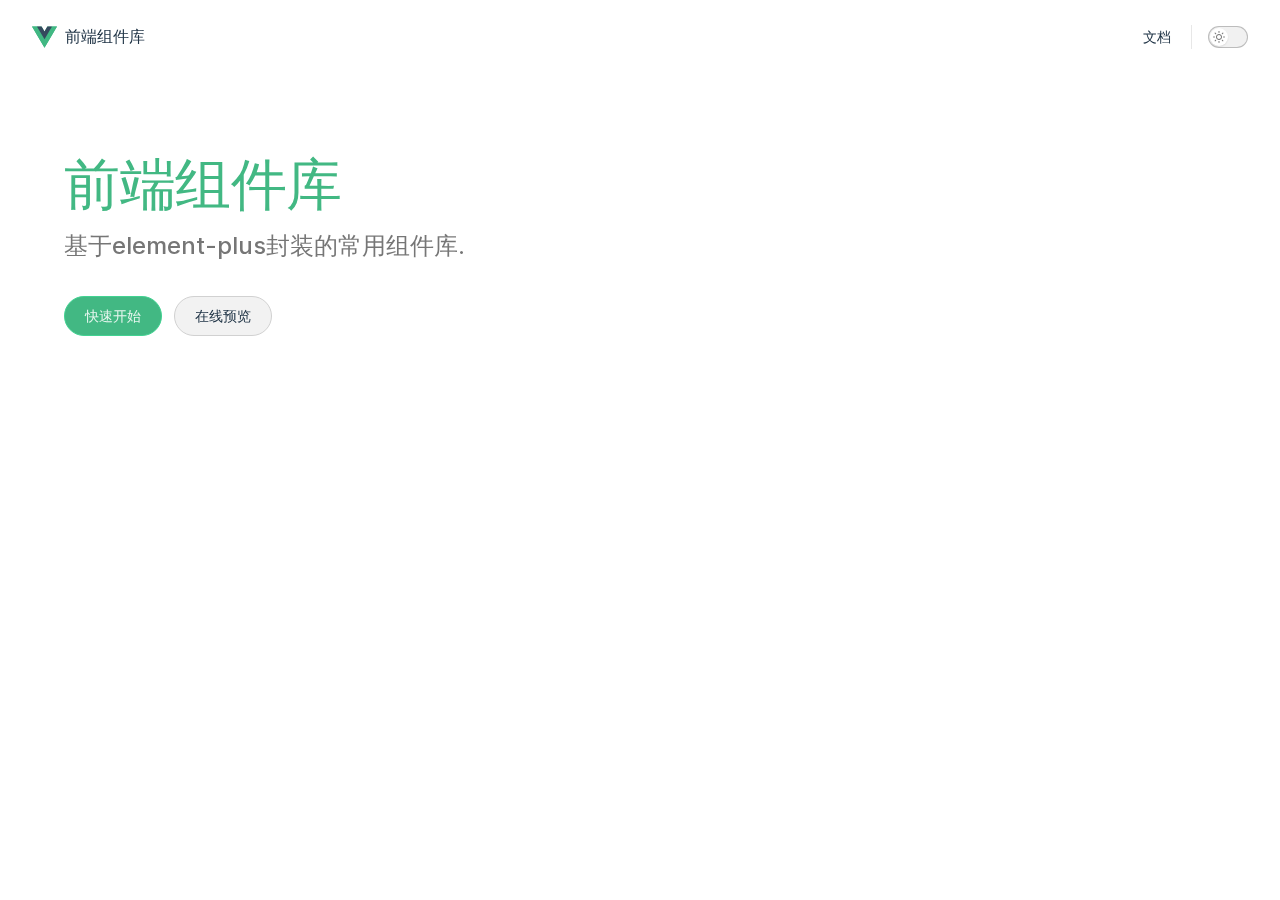
==== index.html @ 6999a6a0 "feat: 文档测试" ====
<!DOCTYPE html>
<html lang="en-US">
  <head>
    <meta charset="utf-8">
    <meta name="viewport" content="width=device-width,initial-scale=1">
    <title>arsc-前端组件库 | Vite & element-plus & typescript</title>
    <meta name="description" content="基于element-plus的二次组件封装">
    <link rel="stylesheet" href="/assets/style.6f047531.css">
    <link rel="modulepreload" href="/assets/app.eaf10fef.js">
    <link rel="modulepreload" href="/assets/index.md.1f6a79b0.lean.js">
    
    <script id="check-dark-light">(()=>{const e=localStorage.getItem("vitepress-theme-appearance")||"",a=window.matchMedia("(prefers-color-scheme: dark)").matches;(!e||e==="auto"?a:e==="dark")&&document.documentElement.classList.add("dark")})();</script>
  </head>
  <body>
    <div id="app"><div class="Layout" data-v-4caf7255><!--[--><!--]--><!--[--><span tabindex="-1" data-v-f6e6864b></span><a href="#VPContent" class="VPSkipLink visually-hidden" data-v-f6e6864b> Skip to content </a><!--]--><!----><header class="VPNav no-sidebar" data-v-4caf7255 data-v-8fc13592><div class="VPNavBar" data-v-8fc13592 data-v-4c8f451a><div class="container" data-v-4c8f451a><div class="VPNavBarTitle" data-v-4c8f451a data-v-d153f34f><a class="title" href="/" data-v-d153f34f><!--[--><!--]--><!--[--><img class="VPImage logo" src="/assets/vue.svg" alt data-v-6868693b><!--]--><!--[-->前端组件库<!--]--><!--[--><!--]--></a></div><div class="content" data-v-4c8f451a><!--[--><!--]--><!----><nav aria-labelledby="main-nav-aria-label" class="VPNavBarMenu menu" data-v-4c8f451a data-v-299ef5cd><span id="main-nav-aria-label" class="visually-hidden" data-v-299ef5cd>Main Navigation</span><!--[--><!--[--><a class="VPLink link VPNavBarMenuLink" href="/guide/quickStart.html" data-v-299ef5cd data-v-a3325cab data-v-5542f072><!--[-->文档<!--]--><!----></a><!--]--><!--]--></nav><!----><div class="VPNavBarAppearance appearance" data-v-4c8f451a data-v-9c083718><button class="VPSwitch VPSwitchAppearance" type="button" role="switch" aria-label="toggle dark mode" aria-checked="false" data-v-9c083718 data-v-56ae69a1 data-v-b1d295bb><span class="check" data-v-b1d295bb><span class="icon" data-v-b1d295bb><!--[--><svg xmlns="http://www.w3.org/2000/svg" aria-hidden="true" focusable="false" viewbox="0 0 24 24" class="sun" data-v-56ae69a1><path d="M12,18c-3.3,0-6-2.7-6-6s2.7-6,6-6s6,2.7,6,6S15.3,18,12,18zM12,8c-2.2,0-4,1.8-4,4c0,2.2,1.8,4,4,4c2.2,0,4-1.8,4-4C16,9.8,14.2,8,12,8z"></path><path d="M12,4c-0.6,0-1-0.4-1-1V1c0-0.6,0.4-1,1-1s1,0.4,1,1v2C13,3.6,12.6,4,12,4z"></path><path d="M12,24c-0.6,0-1-0.4-1-1v-2c0-0.6,0.4-1,1-1s1,0.4,1,1v2C13,23.6,12.6,24,12,24z"></path><path d="M5.6,6.6c-0.3,0-0.5-0.1-0.7-0.3L3.5,4.9c-0.4-0.4-0.4-1,0-1.4s1-0.4,1.4,0l1.4,1.4c0.4,0.4,0.4,1,0,1.4C6.2,6.5,5.9,6.6,5.6,6.6z"></path><path d="M19.8,20.8c-0.3,0-0.5-0.1-0.7-0.3l-1.4-1.4c-0.4-0.4-0.4-1,0-1.4s1-0.4,1.4,0l1.4,1.4c0.4,0.4,0.4,1,0,1.4C20.3,20.7,20,20.8,19.8,20.8z"></path><path d="M3,13H1c-0.6,0-1-0.4-1-1s0.4-1,1-1h2c0.6,0,1,0.4,1,1S3.6,13,3,13z"></path><path d="M23,13h-2c-0.6,0-1-0.4-1-1s0.4-1,1-1h2c0.6,0,1,0.4,1,1S23.6,13,23,13z"></path><path d="M4.2,20.8c-0.3,0-0.5-0.1-0.7-0.3c-0.4-0.4-0.4-1,0-1.4l1.4-1.4c0.4-0.4,1-0.4,1.4,0s0.4,1,0,1.4l-1.4,1.4C4.7,20.7,4.5,20.8,4.2,20.8z"></path><path d="M18.4,6.6c-0.3,0-0.5-0.1-0.7-0.3c-0.4-0.4-0.4-1,0-1.4l1.4-1.4c0.4-0.4,1-0.4,1.4,0s0.4,1,0,1.4l-1.4,1.4C18.9,6.5,18.6,6.6,18.4,6.6z"></path></svg><svg xmlns="http://www.w3.org/2000/svg" aria-hidden="true" focusable="false" viewbox="0 0 24 24" class="moon" data-v-56ae69a1><path d="M12.1,22c-0.3,0-0.6,0-0.9,0c-5.5-0.5-9.5-5.4-9-10.9c0.4-4.8,4.2-8.6,9-9c0.4,0,0.8,0.2,1,0.5c0.2,0.3,0.2,0.8-0.1,1.1c-2,2.7-1.4,6.4,1.3,8.4c2.1,1.6,5,1.6,7.1,0c0.3-0.2,0.7-0.3,1.1-0.1c0.3,0.2,0.5,0.6,0.5,1c-0.2,2.7-1.5,5.1-3.6,6.8C16.6,21.2,14.4,22,12.1,22zM9.3,4.4c-2.9,1-5,3.6-5.2,6.8c-0.4,4.4,2.8,8.3,7.2,8.7c2.1,0.2,4.2-0.4,5.8-1.8c1.1-0.9,1.9-2.1,2.4-3.4c-2.5,0.9-5.3,0.5-7.5-1.1C9.2,11.4,8.1,7.7,9.3,4.4z"></path></svg><!--]--></span></span></button></div><!----><div class="VPFlyout VPNavBarExtra extra" data-v-4c8f451a data-v-dcea179e data-v-2d0ffd7b><button type="button" class="button" aria-haspopup="true" aria-expanded="false" aria-label="extra navigation" data-v-2d0ffd7b><svg xmlns="http://www.w3.org/2000/svg" aria-hidden="true" focusable="false" viewbox="0 0 24 24" class="icon" data-v-2d0ffd7b><circle cx="12" cy="12" r="2"></circle><circle cx="19" cy="12" r="2"></circle><circle cx="5" cy="12" r="2"></circle></svg></button><div class="menu" data-v-2d0ffd7b><div class="VPMenu" data-v-2d0ffd7b data-v-5ce2336b><!----><!--[--><!--[--><!----><div class="group" data-v-dcea179e><div class="item appearance" data-v-dcea179e><p class="label" data-v-dcea179e>Appearance</p><div class="appearance-action" data-v-dcea179e><button class="VPSwitch VPSwitchAppearance" type="button" role="switch" aria-label="toggle dark mode" aria-checked="false" data-v-dcea179e data-v-56ae69a1 data-v-b1d295bb><span class="check" data-v-b1d295bb><span class="icon" data-v-b1d295bb><!--[--><svg xmlns="http://www.w3.org/2000/svg" aria-hidden="true" focusable="false" viewbox="0 0 24 24" class="sun" data-v-56ae69a1><path d="M12,18c-3.3,0-6-2.7-6-6s2.7-6,6-6s6,2.7,6,6S15.3,18,12,18zM12,8c-2.2,0-4,1.8-4,4c0,2.2,1.8,4,4,4c2.2,0,4-1.8,4-4C16,9.8,14.2,8,12,8z"></path><path d="M12,4c-0.6,0-1-0.4-1-1V1c0-0.6,0.4-1,1-1s1,0.4,1,1v2C13,3.6,12.6,4,12,4z"></path><path d="M12,24c-0.6,0-1-0.4-1-1v-2c0-0.6,0.4-1,1-1s1,0.4,1,1v2C13,23.6,12.6,24,12,24z"></path><path d="M5.6,6.6c-0.3,0-0.5-0.1-0.7-0.3L3.5,4.9c-0.4-0.4-0.4-1,0-1.4s1-0.4,1.4,0l1.4,1.4c0.4,0.4,0.4,1,0,1.4C6.2,6.5,5.9,6.6,5.6,6.6z"></path><path d="M19.8,20.8c-0.3,0-0.5-0.1-0.7-0.3l-1.4-1.4c-0.4-0.4-0.4-1,0-1.4s1-0.4,1.4,0l1.4,1.4c0.4,0.4,0.4,1,0,1.4C20.3,20.7,20,20.8,19.8,20.8z"></path><path d="M3,13H1c-0.6,0-1-0.4-1-1s0.4-1,1-1h2c0.6,0,1,0.4,1,1S3.6,13,3,13z"></path><path d="M23,13h-2c-0.6,0-1-0.4-1-1s0.4-1,1-1h2c0.6,0,1,0.4,1,1S23.6,13,23,13z"></path><path d="M4.2,20.8c-0.3,0-0.5-0.1-0.7-0.3c-0.4-0.4-0.4-1,0-1.4l1.4-1.4c0.4-0.4,1-0.4,1.4,0s0.4,1,0,1.4l-1.4,1.4C4.7,20.7,4.5,20.8,4.2,20.8z"></path><path d="M18.4,6.6c-0.3,0-0.5-0.1-0.7-0.3c-0.4-0.4-0.4-1,0-1.4l1.4-1.4c0.4-0.4,1-0.4,1.4,0s0.4,1,0,1.4l-1.4,1.4C18.9,6.5,18.6,6.6,18.4,6.6z"></path></svg><svg xmlns="http://www.w3.org/2000/svg" aria-hidden="true" focusable="false" viewbox="0 0 24 24" class="moon" data-v-56ae69a1><path d="M12.1,22c-0.3,0-0.6,0-0.9,0c-5.5-0.5-9.5-5.4-9-10.9c0.4-4.8,4.2-8.6,9-9c0.4,0,0.8,0.2,1,0.5c0.2,0.3,0.2,0.8-0.1,1.1c-2,2.7-1.4,6.4,1.3,8.4c2.1,1.6,5,1.6,7.1,0c0.3-0.2,0.7-0.3,1.1-0.1c0.3,0.2,0.5,0.6,0.5,1c-0.2,2.7-1.5,5.1-3.6,6.8C16.6,21.2,14.4,22,12.1,22zM9.3,4.4c-2.9,1-5,3.6-5.2,6.8c-0.4,4.4,2.8,8.3,7.2,8.7c2.1,0.2,4.2-0.4,5.8-1.8c1.1-0.9,1.9-2.1,2.4-3.4c-2.5,0.9-5.3,0.5-7.5-1.1C9.2,11.4,8.1,7.7,9.3,4.4z"></path></svg><!--]--></span></span></button></div></div></div><!----><!--]--><!--]--></div></div></div><!--[--><!--]--><button type="button" class="VPNavBarHamburger hamburger" aria-label="mobile navigation" aria-expanded="false" aria-controls="VPNavScreen" data-v-4c8f451a data-v-f4aa2e7e><span class="container" data-v-f4aa2e7e><span class="top" data-v-f4aa2e7e></span><span class="middle" data-v-f4aa2e7e></span><span class="bottom" data-v-f4aa2e7e></span></span></button></div></div></div><!----></header><!----><!----><div class="VPContent is-home" id="VPContent" data-v-4caf7255 data-v-0a10235e><div class="VPHome" data-v-0a10235e data-v-7b9de7bf><!--[--><!--]--><div class="VPHero VPHomeHero" data-v-7b9de7bf data-v-e1022278><div class="container" data-v-e1022278><div class="main" data-v-e1022278><h1 class="name" data-v-e1022278><span class="clip" data-v-e1022278>前端组件库</span></h1><!----><p class="tagline" data-v-e1022278>基于element-plus封装的常用组件库.</p><div class="actions" data-v-e1022278><!--[--><div class="action" data-v-e1022278><a class="VPButton medium brand" href="/guide/quickStart.html" data-v-e1022278 data-v-4754339f>快速开始</a></div><div class="action" data-v-e1022278><a class="VPButton medium alt" href="https://2011102394.github.io/arsc-front-components-web/#/" target="_blank" rel="noreferrer" data-v-e1022278 data-v-4754339f>在线预览</a></div><!--]--></div></div><!----></div></div><!--[--><!--]--><!--[--><!--]--><!----><!--[--><!--]--><div style="position:relative;" data-v-7b9de7bf><div></div></div></div></div><!----><!--[--><!--]--></div></div>
    <script>__VP_HASH_MAP__ = JSON.parse("{\"guide_chooseicon.md\":\"3138224b\",\"guide_quickstart.md\":\"bd842f4b\",\"index.md\":\"1f6a79b0\",\"start.md\":\"011efc33\"}")</script>
    <script type="module" async src="/assets/app.eaf10fef.js"></script>
    
  </body>
</html>
---- assets/style.6f047531.css ----
@font-face{font-family:Inter var;font-weight:100 900;font-display:swap;font-style:normal;font-named-instance:"Regular";src:url(/assets/inter-roman-cyrillic.5f2c6c8c.woff2) format("woff2");unicode-range:U+0301,U+0400-045F,U+0490-0491,U+04B0-04B1,U+2116}@font-face{font-family:Inter var;font-weight:100 900;font-display:swap;font-style:normal;font-named-instance:"Regular";src:url(/assets/inter-roman-cyrillic-ext.e75737ce.woff2) format("woff2");unicode-range:U+0460-052F,U+1C80-1C88,U+20B4,U+2DE0-2DFF,U+A640-A69F,U+FE2E-FE2F}@font-face{font-family:Inter var;font-weight:100 900;font-display:swap;font-style:normal;font-named-instance:"Regular";src:url(/assets/inter-roman-greek.d5a6d92a.woff2) format("woff2");unicode-range:U+0370-03FF}@font-face{font-family:Inter var;font-weight:100 900;font-display:swap;font-style:normal;font-named-instance:"Regular";src:url(/assets/inter-roman-greek-ext.ab0619bc.woff2) format("woff2");unicode-range:U+1F00-1FFF}@font-face{font-family:Inter var;font-weight:100 900;font-display:swap;font-style:normal;font-named-instance:"Regular";src:url(/assets/inter-roman-latin.2ed14f66.woff2) format("woff2");unicode-range:U+0000-00FF,U+0131,U+0152-0153,U+02BB-02BC,U+02C6,U+02DA,U+02DC,U+2000-206F,U+2074,U+20AC,U+2122,U+2191,U+2193,U+2212,U+2215,U+FEFF,U+FFFD}@font-face{font-family:Inter var;font-weight:100 900;font-display:swap;font-style:normal;font-named-instance:"Regular";src:url(/assets/inter-roman-latin-ext.0030eebd.woff2) format("woff2");unicode-range:U+0100-024F,U+0259,U+1E00-1EFF,U+2020,U+20A0-20AB,U+20AD-20CF,U+2113,U+2C60-2C7F,U+A720-A7FF}@font-face{font-family:Inter var;font-weight:100 900;font-display:swap;font-style:normal;font-named-instance:"Regular";src:url(/assets/inter-roman-vietnamese.14ce25a6.woff2) format("woff2");unicode-range:U+0102-0103,U+0110-0111,U+0128-0129,U+0168-0169,U+01A0-01A1,U+01AF-01B0,U+1EA0-1EF9,U+20AB}@font-face{font-family:Inter var;font-weight:100 900;font-display:swap;font-style:italic;font-named-instance:"Italic";src:url(/assets/inter-italic-cyrillic.ea42a392.woff2) format("woff2");unicode-range:U+0301,U+0400-045F,U+0490-0491,U+04B0-04B1,U+2116}@font-face{font-family:Inter var;font-weight:100 900;font-display:swap;font-style:italic;font-named-instance:"Italic";src:url(/assets/inter-italic-cyrillic-ext.33bd5a8e.woff2) format("woff2");unicode-range:U+0460-052F,U+1C80-1C88,U+20B4,U+2DE0-2DFF,U+A640-A69F,U+FE2E-FE2F}@font-face{font-family:Inter var;font-weight:100 900;font-display:swap;font-style:italic;font-named-instance:"Italic";src:url(/assets/inter-italic-greek.8f4463c4.woff2) format("woff2");unicode-range:U+0370-03FF}@font-face{font-family:Inter var;font-weight:100 900;font-display:swap;font-style:italic;font-named-instance:"Italic";src:url(/assets/inter-italic-greek-ext.4fbe9427.woff2) format("woff2");unicode-range:U+1F00-1FFF}@font-face{font-family:Inter var;font-weight:100 900;font-display:swap;font-style:italic;font-named-instance:"Italic";src:url(/assets/inter-italic-latin.bd3b6f56.woff2) format("woff2");unicode-range:U+0000-00FF,U+0131,U+0152-0153,U+02BB-02BC,U+02C6,U+02DA,U+02DC,U+2000-206F,U+2074,U+20AC,U+2122,U+2191,U+2193,U+2212,U+2215,U+FEFF,U+FFFD}@font-face{font-family:Inter var;font-weight:100 900;font-display:swap;font-style:italic;font-named-instance:"Italic";src:url(/assets/inter-italic-latin-ext.bd8920cc.woff2) format("woff2");unicode-range:U+0100-024F,U+0259,U+1E00-1EFF,U+2020,U+20A0-20AB,U+20AD-20CF,U+2113,U+2C60-2C7F,U+A720-A7FF}@font-face{font-family:Inter var;font-weight:100 900;font-display:swap;font-style:italic;font-named-instance:"Italic";src:url(/assets/inter-italic-vietnamese.6ce511fb.woff2) format("woff2");unicode-range:U+0102-0103,U+0110-0111,U+0128-0129,U+0168-0169,U+01A0-01A1,U+01AF-01B0,U+1EA0-1EF9,U+20AB}@font-face{font-family:Inter var experimental;font-weight:100 900;font-display:swap;font-style:oblique 0deg 10deg;src:url(/assets/inter-cyrillic.f8750142.woff2) format("woff2");unicode-range:U+0301,U+0400-045F,U+0490-0491,U+04B0-04B1,U+2116}@font-face{font-family:Inter var experimental;font-weight:100 900;font-display:swap;font-style:oblique 0deg 10deg;src:url(/assets/inter-cyrillic-ext.0877b0d9.woff2) format("woff2");unicode-range:U+0460-052F,U+1C80-1C88,U+20B4,U+2DE0-2DFF,U+A640-A69F,U+FE2E-FE2F}@font-face{font-family:Inter var experimental;font-weight:100 900;font-display:swap;font-style:oblique 0deg 10deg;src:url(/assets/inter-greek.117e1956.woff2) format("woff2");unicode-range:U+0370-03FF}@font-face{font-family:Inter var experimental;font-weight:100 900;font-display:swap;font-style:oblique 0deg 10deg;src:url(/assets/inter-greek-ext.3e6f6728.woff2) format("woff2");unicode-range:U+1F00-1FFF}@font-face{font-family:Inter var experimental;font-weight:100 900;font-display:swap;font-style:oblique 0deg 10deg;src:url(/assets/inter-latin.4fe6132f.woff2) format("woff2");unicode-range:U+0000-00FF,U+0131,U+0152-0153,U+02BB-02BC,U+02C6,U+02DA,U+02DC,U+2000-206F,U+2074,U+20AC,U+2122,U+2191,U+2193,U+2212,U+2215,U+FEFF,U+FFFD}@font-face{font-family:Inter var experimental;font-weight:100 900;font-display:swap;font-style:oblique 0deg 10deg;src:url(/assets/inter-latin-ext.7cc429bc.woff2) format("woff2");unicode-range:U+0100-024F,U+0259,U+1E00-1EFF,U+2020,U+20A0-20AB,U+20AD-20CF,U+2113,U+2C60-2C7F,U+A720-A7FF}@font-face{font-family:Inter var experimental;font-weight:100 900;font-display:swap;font-style:oblique 0deg 10deg;src:url(/assets/inter-vietnamese.2c644a25.woff2) format("woff2");unicode-range:U+0102-0103,U+0110-0111,U+0128-0129,U+0168-0169,U+01A0-01A1,U+01AF-01B0,U+1EA0-1EF9,U+20AB}:root{--vp-c-white: #ffffff;--vp-c-white-soft: #f9f9f9;--vp-c-white-mute: #f1f1f1;--vp-c-black: #1a1a1a;--vp-c-black-pure: #000000;--vp-c-black-soft: #242424;--vp-c-black-mute: #2f2f2f;--vp-c-gray: #8e8e8e;--vp-c-gray-light-1: #aeaeae;--vp-c-gray-light-2: #c7c7c7;--vp-c-gray-light-3: #d1d1d1;--vp-c-gray-light-4: #e5e5e5;--vp-c-gray-light-5: #f2f2f2;--vp-c-gray-dark-1: #636363;--vp-c-gray-dark-2: #484848;--vp-c-gray-dark-3: #3a3a3a;--vp-c-gray-dark-4: #282828;--vp-c-gray-dark-5: #202020;--vp-c-divider-light-1: rgba(60, 60, 60, .29);--vp-c-divider-light-2: rgba(60, 60, 60, .12);--vp-c-divider-dark-1: rgba(84, 84, 84, .65);--vp-c-divider-dark-2: rgba(84, 84, 84, .48);--vp-c-text-light-1: var(--vp-c-indigo);--vp-c-text-light-2: rgba(60, 60, 60, .7);--vp-c-text-light-3: rgba(60, 60, 60, .33);--vp-c-text-light-4: rgba(60, 60, 60, .18);--vp-c-text-dark-1: rgba(255, 255, 255, .87);--vp-c-text-dark-2: rgba(235, 235, 235, .6);--vp-c-text-dark-3: rgba(235, 235, 235, .38);--vp-c-text-dark-4: rgba(235, 235, 235, .18);--vp-c-indigo: #213547;--vp-c-indigo-soft: #476582;--vp-c-indigo-light: #aac8e4;--vp-c-indigo-lighter: #c9def1;--vp-c-indigo-dark: #1d2f3f;--vp-c-indigo-darker: #14212e;--vp-c-green: #42b883;--vp-c-green-light: #42d392;--vp-c-green-lighter: #35eb9a;--vp-c-green-dark: #33a06f;--vp-c-green-darker: #155f3e;--vp-c-green-dimm-1: rgba(66, 184, 131, .5);--vp-c-green-dimm-2: rgba(66, 184, 131, .25);--vp-c-green-dimm-3: rgba(66, 184, 131, .05);--vp-c-yellow: #ffc517;--vp-c-yellow-light: #fcd253;--vp-c-yellow-lighter: #fcfc7c;--vp-c-yellow-dark: #e0ad15;--vp-c-yellow-darker: #ad850e;--vp-c-yellow-dimm-1: rgba(255, 197, 23, .5);--vp-c-yellow-dimm-2: rgba(255, 197, 23, .25);--vp-c-yellow-dimm-3: rgba(255, 197, 23, .05);--vp-c-red: #ed3c50;--vp-c-red-light: #f54e82;--vp-c-red-lighter: #fd1d7c;--vp-c-red-dark: #cd2d3f;--vp-c-red-darker: #ab2131;--vp-c-red-dimm-1: rgba(237, 60, 80, .5);--vp-c-red-dimm-2: rgba(237, 60, 80, .25);--vp-c-red-dimm-3: rgba(237, 60, 80, .05)}:root{--vp-c-bg: var(--vp-c-white);--vp-c-bg-soft: var(--vp-c-white-soft);--vp-c-bg-mute: var(--vp-c-white-mute);--vp-c-bg-alt: var(--vp-c-white-soft);--vp-c-divider: var(--vp-c-divider-light-1);--vp-c-divider-light: var(--vp-c-divider-light-2);--vp-c-divider-inverse: var(--vp-c-divider-dark-1);--vp-c-divider-inverse-light: var(--vp-c-divider-dark-2);--vp-c-text-1: var(--vp-c-text-light-1);--vp-c-text-2: var(--vp-c-text-light-2);--vp-c-text-3: var(--vp-c-text-light-3);--vp-c-text-4: var(--vp-c-text-light-4);--vp-c-text-inverse-1: var(--vp-c-text-dark-1);--vp-c-text-inverse-2: var(--vp-c-text-dark-2);--vp-c-text-inverse-3: var(--vp-c-text-dark-3);--vp-c-text-inverse-4: var(--vp-c-text-dark-4);--vp-c-text-code: var(--vp-c-indigo-soft);--vp-c-brand: var(--vp-c-green);--vp-c-brand-light: var(--vp-c-green-light);--vp-c-brand-lighter: var(--vp-c-green-lighter);--vp-c-brand-dark: var(--vp-c-green-dark);--vp-c-brand-darker: var(--vp-c-green-darker);--vp-c-sponsor: #fd1d7c}.dark{--vp-c-bg: var(--vp-c-black-soft);--vp-c-bg-soft: var(--vp-c-black-mute);--vp-c-bg-mute: var(--vp-c-gray-dark-3);--vp-c-bg-alt: var(--vp-c-black);--vp-c-divider: var(--vp-c-divider-dark-1);--vp-c-divider-light: var(--vp-c-divider-dark-2);--vp-c-divider-inverse: var(--vp-c-divider-light-1);--vp-c-divider-inverse-light: var(--vp-c-divider-light-2);--vp-c-text-1: var(--vp-c-text-dark-1);--vp-c-text-2: var(--vp-c-text-dark-2);--vp-c-text-3: var(--vp-c-text-dark-3);--vp-c-text-4: var(--vp-c-text-dark-4);--vp-c-text-inverse-1: var(--vp-c-text-light-1);--vp-c-text-inverse-2: var(--vp-c-text-light-2);--vp-c-text-inverse-3: var(--vp-c-text-light-3);--vp-c-text-inverse-4: var(--vp-c-text-light-4);--vp-c-text-code: var(--vp-c-indigo-lighter)}:root{--vp-font-family-base: "Inter var experimental", "Inter var", ui-sans-serif, system-ui, -apple-system, BlinkMacSystemFont, "Segoe UI", Roboto, "Helvetica Neue", Helvetica, Arial, "Noto Sans", sans-serif, "Apple Color Emoji", "Segoe UI Emoji", "Segoe UI Symbol", "Noto Color Emoji";--vp-font-family-mono: ui-monospace, SFMono-Regular, "SF Mono", Menlo, Monaco, Consolas, "Liberation Mono", "Courier New", monospace}:root{--vp-shadow-1: 0 1px 2px rgba(0, 0, 0, .04), 0 1px 2px rgba(0, 0, 0, .06);--vp-shadow-2: 0 3px 12px rgba(0, 0, 0, .07), 0 1px 4px rgba(0, 0, 0, .07);--vp-shadow-3: 0 12px 32px rgba(0, 0, 0, .1), 0 2px 6px rgba(0, 0, 0, .08);--vp-shadow-4: 0 14px 44px rgba(0, 0, 0, .12), 0 3px 9px rgba(0, 0, 0, .12);--vp-shadow-5: 0 18px 56px rgba(0, 0, 0, .16), 0 4px 12px rgba(0, 0, 0, .16)}:root{--vp-z-index-local-nav: 10;--vp-z-index-nav: 20;--vp-z-index-backdrop: 30;--vp-z-index-sidebar: 40;--vp-z-index-footer: 50}:root{--vp-icon-copy: url("data:image/svg+xml,%3Csvg xmlns='http://www.w3.org/2000/svg' fill='none' height='20' width='20' stroke='rgba(128,128,128,1)' stroke-width='2' viewBox='0 0 24 24'%3E%3Cpath stroke-linecap='round' stroke-linejoin='round' d='M9 5H7a2 2 0 0 0-2 2v12a2 2 0 0 0 2 2h10a2 2 0 0 0 2-2V7a2 2 0 0 0-2-2h-2M9 5a2 2 0 0 0 2 2h2a2 2 0 0 0 2-2M9 5a2 2 0 0 1 2-2h2a2 2 0 0 1 2 2'/%3E%3C/svg%3E");--vp-icon-copied: url("data:image/svg+xml,%3Csvg xmlns='http://www.w3.org/2000/svg' fill='none' height='20' width='20' stroke='rgba(128,128,128,1)' stroke-width='2' viewBox='0 0 24 24'%3E%3Cpath stroke-linecap='round' stroke-linejoin='round' d='M9 5H7a2 2 0 0 0-2 2v12a2 2 0 0 0 2 2h10a2 2 0 0 0 2-2V7a2 2 0 0 0-2-2h-2M9 5a2 2 0 0 0 2 2h2a2 2 0 0 0 2-2M9 5a2 2 0 0 1 2-2h2a2 2 0 0 1 2 2m-6 9 2 2 4-4'/%3E%3C/svg%3E")}:root{--vp-layout-max-width: 1440px}:root{--vp-code-line-height: 1.7;--vp-code-font-size: .875em;--vp-code-block-color: var(--vp-c-text-dark-1);--vp-code-block-bg: #292d3e;--vp-code-line-highlight-color: rgba(0, 0, 0, .5);--vp-code-line-number-color: var(--vp-c-text-dark-3);--vp-code-copy-code-hover-bg: rgba(255, 255, 255, .05);--vp-code-copy-code-active-text: var(--vp-c-text-dark-2)}.dark{--vp-code-block-bg: var(--vp-c-bg-alt)}:root{--vp-button-brand-border: var(--vp-c-brand-light);--vp-button-brand-text: var(--vp-c-text-dark-1);--vp-button-brand-bg: var(--vp-c-brand);--vp-button-brand-hover-border: var(--vp-c-brand-light);--vp-button-brand-hover-text: var(--vp-c-text-dark-1);--vp-button-brand-hover-bg: var(--vp-c-brand-light);--vp-button-brand-active-border: var(--vp-c-brand-light);--vp-button-brand-active-text: var(--vp-c-text-dark-1);--vp-button-brand-active-bg: var(--vp-button-brand-bg);--vp-button-alt-border: var(--vp-c-gray-light-3);--vp-button-alt-text: var(--vp-c-text-light-1);--vp-button-alt-bg: var(--vp-c-gray-light-5);--vp-button-alt-hover-border: var(--vp-c-gray-light-3);--vp-button-alt-hover-text: var(--vp-c-text-light-1);--vp-button-alt-hover-bg: var(--vp-c-gray-light-4);--vp-button-alt-active-border: var(--vp-c-gray-light-3);--vp-button-alt-active-text: var(--vp-c-text-light-1);--vp-button-alt-active-bg: var(--vp-c-gray-light-3);--vp-button-sponsor-border: var(--vp-c-gray-light-3);--vp-button-sponsor-text: var(--vp-c-text-light-2);--vp-button-sponsor-bg: transparent;--vp-button-sponsor-hover-border: var(--vp-c-sponsor);--vp-button-sponsor-hover-text: var(--vp-c-sponsor);--vp-button-sponsor-hover-bg: transparent;--vp-button-sponsor-active-border: var(--vp-c-sponsor);--vp-button-sponsor-active-text: var(--vp-c-sponsor);--vp-button-sponsor-active-bg: transparent}.dark{--vp-button-brand-border: var(--vp-c-brand-light);--vp-button-brand-text: var(--vp-c-text-dark-1);--vp-button-brand-bg: var(--vp-c-brand-dark);--vp-button-brand-hover-border: var(--vp-c-brand-lighter);--vp-button-brand-hover-text: var(--vp-c-text-dark-1);--vp-button-brand-hover-bg: var(--vp-c-brand);--vp-button-brand-active-border: var(--vp-c-brand-lighter);--vp-button-brand-active-text: var(--vp-c-text-dark-1);--vp-button-brand-active-bg: var(--vp-button-brand-bg);--vp-button-alt-border: var(--vp-c-gray-dark-2);--vp-button-alt-text: var(--vp-c-text-dark-1);--vp-button-alt-bg: var(--vp-c-bg-mute);--vp-button-alt-hover-border: var(--vp-c-gray-dark-2);--vp-button-alt-hover-text: var(--vp-c-text-dark-1);--vp-button-alt-hover-bg: var(--vp-c-gray-dark-2);--vp-button-alt-active-border: var(--vp-c-gray-dark-2);--vp-button-alt-active-text: var(--vp-c-text-dark-1);--vp-button-alt-active-bg: var(--vp-button-alt-bg);--vp-button-sponsor-border: var(--vp-c-gray-dark-1);--vp-button-sponsor-text: var(--vp-c-text-dark-2)}:root{--vp-custom-block-code-font-size: 13px;--vp-custom-block-info-border: var(--vp-c-divider-light);--vp-custom-block-info-text: var(--vp-c-text-2);--vp-custom-block-info-bg: var(--vp-c-white-soft);--vp-custom-block-info-code-bg: var(--vp-c-gray-light-4);--vp-custom-block-tip-border: var(--vp-c-green-dimm-1);--vp-custom-block-tip-text: var(--vp-c-green-darker);--vp-custom-block-tip-bg: var(--vp-c-green-dimm-3);--vp-custom-block-tip-code-bg: var(--vp-custom-block-tip-bg);--vp-custom-block-warning-border: var(--vp-c-yellow-dimm-1);--vp-custom-block-warning-text: var(--vp-c-yellow-darker);--vp-custom-block-warning-bg: var(--vp-c-yellow-dimm-3);--vp-custom-block-warning-code-bg: var(--vp-custom-block-warning-bg);--vp-custom-block-danger-border: var(--vp-c-red-dimm-1);--vp-custom-block-danger-text: var(--vp-c-red-darker);--vp-custom-block-danger-bg: var(--vp-c-red-dimm-3);--vp-custom-block-danger-code-bg: var(--vp-custom-block-danger-bg);--vp-custom-block-details-border: var(--vp-custom-block-info-border);--vp-custom-block-details-text: var(--vp-custom-block-info-text);--vp-custom-block-details-bg: var(--vp-custom-block-info-bg);--vp-custom-block-details-code-bg: var(--vp-custom-block-details-bg)}.dark{--vp-custom-block-info-border: var(--vp-c-divider-light);--vp-custom-block-info-bg: var(--vp-c-black-mute);--vp-custom-block-info-code-bg: var(--vp-c-gray-dark-4);--vp-custom-block-tip-border: var(--vp-c-green-dimm-2);--vp-custom-block-tip-text: var(--vp-c-green-light);--vp-custom-block-warning-border: var(--vp-c-yellow-dimm-2);--vp-custom-block-warning-text: var(--vp-c-yellow-light);--vp-custom-block-danger-border: var(--vp-c-red-dimm-2);--vp-custom-block-danger-text: var(--vp-c-red-light)}:root{--vp-nav-height: var(--vp-nav-height-mobile);--vp-nav-height-mobile: 56px;--vp-nav-height-desktop: 72px}@media (min-width: 960px){:root{--vp-nav-height: var(--vp-nav-height-desktop)}}:root{--vp-sidebar-width: 272px}:root{--vp-home-hero-name-color: var(--vp-c-brand);--vp-home-hero-name-background: transparent;--vp-home-hero-image-background-image: none;--vp-home-hero-image-filter: none}*,:before,:after{box-sizing:border-box}html{line-height:1.4;font-size:16px;-webkit-text-size-adjust:100%}html.dark{color-scheme:dark}body{margin:0;width:100%;min-width:320px;min-height:100vh;line-height:24px;font-family:var(--vp-font-family-base);font-size:16px;font-weight:400;color:var(--vp-c-text-1);background-color:var(--vp-c-bg);direction:ltr;font-synthesis:none;text-rendering:optimizeLegibility;-webkit-font-smoothing:antialiased;-moz-osx-font-smoothing:grayscale}main{display:block}h1,h2,h3,h4,h5,h6{margin:0;line-height:24px;font-size:16px;font-weight:400}p{margin:0}strong,b{font-weight:600}a,area,button,[role=button],input,label,select,summary,textarea{touch-action:manipulation}a{color:inherit;text-decoration:inherit}ol,ul{list-style:none;margin:0;padding:0}blockquote{margin:0}pre,code,kbd,samp{font-family:var(--vp-font-family-mono)}img,svg,video,canvas,audio,iframe,embed,object{display:block}figure{margin:0}img,video{max-width:100%;height:auto}button,input,optgroup,select,textarea{border:0;padding:0;line-height:inherit;color:inherit}button{padding:0;font-family:inherit;background-color:transparent;background-image:none}button:enabled,[role=button]:enabled{cursor:pointer}button:focus,button:focus-visible{outline:1px dotted;outline:4px auto -webkit-focus-ring-color}button:focus:not(:focus-visible){outline:none!important}input:focus,textarea:focus,select:focus{outline:none}table{border-collapse:collapse}input{background-color:transparent}input:-ms-input-placeholder,textarea:-ms-input-placeholder{color:var(--vp-c-text-3)}input::-ms-input-placeholder,textarea::-ms-input-placeholder{color:var(--vp-c-text-3)}input::placeholder,textarea::placeholder{color:var(--vp-c-text-3)}input::-webkit-outer-spin-button,input::-webkit-inner-spin-button{-webkit-appearance:none;margin:0}input[type=number]{-moz-appearance:textfield}textarea{resize:vertical}select{-webkit-appearance:none}fieldset{margin:0;padding:0}h1,h2,h3,h4,h5,h6,p{overflow-wrap:break-word}.visually-hidden{position:absolute;width:1px;height:1px;white-space:nowrap;clip:rect(0 0 0 0);clip-path:inset(50%);overflow:hidden}.custom-block{border:1px solid transparent;border-radius:8px;padding:16px 16px 8px;line-height:24px;font-size:14px;color:var(--vp-c-text-2)}.custom-block.info{border-color:var(--vp-custom-block-info-border);color:var(--vp-custom-block-info-text);background-color:var(--vp-custom-block-info-bg)}.custom-block.info code{background-color:var(--vp-custom-block-info-code-bg)}.custom-block.tip{border-color:var(--vp-custom-block-tip-border);color:var(--vp-custom-block-tip-text);background-color:var(--vp-custom-block-tip-bg)}.custom-block.tip code{background-color:var(--vp-custom-block-tip-code-bg)}.custom-block.warning{border-color:var(--vp-custom-block-warning-border);color:var(--vp-custom-block-warning-text);background-color:var(--vp-custom-block-warning-bg)}.custom-block.warning code{background-color:var(--vp-custom-block-warning-code-bg)}.custom-block.danger{border-color:var(--vp-custom-block-danger-border);color:var(--vp-custom-block-danger-text);background-color:var(--vp-custom-block-danger-bg)}.custom-block.danger code{background-color:var(--vp-custom-block-danger-code-bg)}.custom-block.details{border-color:var(--vp-custom-block-details-border);color:var(--vp-custom-block-details-text);background-color:var(--vp-custom-block-details-bg)}.custom-block.details code{background-color:var(--vp-custom-block-details-code-bg)}.custom-block-title{font-weight:700}.custom-block p+p{margin:8px 0}.custom-block.details summary{margin:0 0 8px;font-weight:700}.custom-block.details summary+p{margin:8px 0}.custom-block a{color:inherit;font-weight:600;text-decoration:underline;transition:opacity .25s}.custom-block a:hover{opacity:.6}.custom-block code{font-size:var(--vp-custom-block-code-font-size)}.dark .vp-code-light{display:none}html:not(.dark) .vp-code-dark{display:none}.vp-doc h1,.vp-doc h2,.vp-doc h3,.vp-doc h4,.vp-doc h5,.vp-doc h6{position:relative;font-weight:600;outline:none}.vp-doc h1{letter-spacing:-.02em;line-height:40px;font-size:28px}.vp-doc h2{margin:48px 0 16px;border-top:1px solid var(--vp-c-divider-light);padding-top:24px;letter-spacing:-.02em;line-height:32px;font-size:24px}.vp-doc h3{margin:32px 0 0;letter-spacing:-.01em;line-height:28px;font-size:20px}.vp-doc .header-anchor{float:left;margin-left:-.87em;padding-right:.23em;font-weight:500;opacity:0;transition:color .25s,opacity .25s}.vp-doc h1:hover .header-anchor,.vp-doc h1 .header-anchor:focus,.vp-doc h2:hover .header-anchor,.vp-doc h2 .header-anchor:focus,.vp-doc h3:hover .header-anchor,.vp-doc h3 .header-anchor:focus,.vp-doc h4:hover .header-anchor,.vp-doc h4 .header-anchor:focus,.vp-doc h5:hover .header-anchor,.vp-doc h5 .header-anchor:focus,.vp-doc h6:hover .header-anchor,.vp-doc h6 .header-anchor:focus{opacity:1}@media (min-width: 768px){.vp-doc h1{letter-spacing:-.02em;line-height:40px;font-size:32px}}.vp-doc p,.vp-doc summary{margin:16px 0}.vp-doc p{line-height:28px}.vp-doc blockquote{margin:16px 0;border-left:2px solid var(--vp-c-divider);padding-left:16px;transition:border-color .5s}.vp-doc blockquote>p{margin:0;font-size:16px;color:var(--vp-c-text-2);transition:color .5s}.vp-doc a{font-weight:500;color:var(--vp-c-brand);text-decoration-style:dotted;transition:color .25s}.vp-doc a:hover{color:var(--vp-c-brand-dark)}.vp-doc strong{font-weight:600}.vp-doc ul,.vp-doc ol{padding-left:1.25rem;margin:16px 0}.vp-doc ul{list-style:disc}.vp-doc ol{list-style:decimal}.vp-doc li+li{margin-top:8px}.vp-doc li>ol,.vp-doc li>ul{margin:8px 0 0}.vp-doc table{display:block;border-collapse:collapse;margin:20px 0;overflow-x:auto}.vp-doc tr{border-top:1px solid var(--vp-c-divider);transition:background-color .5s}.vp-doc tr:nth-child(2n){background-color:var(--vp-c-bg-soft)}.vp-doc th,.vp-doc td{border:1px solid var(--vp-c-divider);padding:12px 16px}.vp-doc th{font-size:16px;font-weight:600;background-color:var(--vp-c-white-soft)}.dark .vp-doc th{background-color:var(--vp-c-black)}.vp-doc hr{margin:16px 0;border:none;border-top:1px solid var(--vp-c-divider-light)}.vp-doc .custom-block{margin:16px 0}.vp-doc .custom-block p{margin:8px 0;line-height:24px}.vp-doc .custom-block p:first-child{margin:0}.vp-doc .custom-block a{color:inherit;font-weight:600;text-decoration:underline;transition:opacity .25s}.vp-doc .custom-block a:hover{opacity:.6}.vp-doc .custom-block code{font-size:var(--vp-custom-block-code-font-size);font-weight:700;color:inherit}.vp-doc .custom-block div[class*=language-]{margin:8px 0}.vp-doc .custom-block div[class*=language-] code{font-weight:400;background-color:transparent}.vp-doc :not(pre,h1,h2,h3,h4,h5,h6)>code{font-size:var(--vp-code-font-size)}.vp-doc :not(pre)>code{border-radius:4px;padding:3px 6px;color:var(--vp-c-text-code);background-color:var(--vp-c-bg-mute);transition:color .5s,background-color .5s}.vp-doc h1>code,.vp-doc h2>code,.vp-doc h3>code{font-size:.9em}.vp-doc a>code{color:var(--vp-c-brand);transition:color .25s}.vp-doc a:hover>code{color:var(--vp-c-brand-dark)}.vp-doc div[class*=language-]{position:relative;margin:16px -24px;background-color:var(--vp-code-block-bg);overflow-x:auto;transition:background-color .5s}@media (min-width: 640px){.vp-doc div[class*=language-]{border-radius:8px;margin:16px 0}}@media (max-width: 639px){.vp-doc li div[class*=language-]{border-radius:8px 0 0 8px}}.vp-doc div[class*=language-]+div[class*=language-],.vp-doc div[class$=-api]+div[class*=language-],.vp-doc div[class*=language-]+div[class$=-api]>div[class*=language-]{margin-top:-8px}.vp-doc [class*=language-] pre,.vp-doc [class*=language-] code{text-align:left;white-space:pre;word-spacing:normal;word-break:normal;word-wrap:normal;-moz-tab-size:4;-o-tab-size:4;tab-size:4;-webkit-hyphens:none;-moz-hyphens:none;-ms-hyphens:none;hyphens:none}.vp-doc [class*=language-] pre{position:relative;z-index:1;margin:0;padding:16px 0;background:transparent;overflow-x:auto}.vp-doc [class*=language-] code{display:block;padding:0 24px;width:fit-content;min-width:100%;line-height:var(--vp-code-line-height);font-size:var(--vp-code-font-size);color:var(--vp-code-block-color);transition:color .5s}.vp-doc [class*=language-] code .highlighted{background-color:var(--vp-code-line-highlight-color);transition:background-color .5s;margin:0 -24px;padding:0 24px;width:calc(100% + 48px);display:inline-block}.vp-doc div[class*=language-].line-numbers-mode{padding-left:32px}.vp-doc .line-numbers-wrapper{position:absolute;top:0;bottom:0;left:0;z-index:3;border-right:1px solid var(--vp-c-divider-dark-2);padding-top:16px;width:32px;text-align:center;font-family:var(--vp-font-family-mono);line-height:var(--vp-code-line-height);font-size:var(--vp-code-font-size);color:var(--vp-code-line-number-color);transition:border-color .5s,color .5s}.vp-doc [class*=language-]>button.copy{position:absolute;top:8px;right:8px;z-index:3;display:block;justify-content:center;align-items:center;border-radius:4px;width:40px;height:40px;background-color:var(--vp-code-block-bg);opacity:0;cursor:pointer;background-image:var(--vp-icon-copy);background-position:50%;background-size:20px;background-repeat:no-repeat;transition:opacity .4s}.vp-doc [class*=language-]:hover>button.copy,.vp-doc [class*=language-]>button.copy:focus{opacity:1}.vp-doc [class*=language-]>button.copy:hover{background-color:var(--vp-code-copy-code-hover-bg)}.vp-doc [class*=language-]>button.copy.copied,.vp-doc [class*=language-]>button.copy:hover.copied{border-radius:0 4px 4px 0;background-color:var(--vp-code-copy-code-hover-bg);background-image:var(--vp-icon-copied)}.vp-doc [class*=language-]>button.copy.copied:before,.vp-doc [class*=language-]>button.copy:hover.copied:before{position:relative;left:-65px;display:block;border-radius:4px 0 0 4px;padding-top:8px;width:64px;height:40px;text-align:center;font-size:12px;font-weight:500;color:var(--vp-code-copy-code-active-text);background-color:var(--vp-code-copy-code-hover-bg);white-space:nowrap;content:"Copied"}.vp-doc [class*=language-]>span.lang{position:absolute;top:6px;right:12px;z-index:2;font-size:12px;font-weight:500;color:var(--vp-c-text-dark-3);transition:color .4s,opacity .4s}.vp-doc [class*=language-]:hover>button.copy+span.lang,.vp-doc [class*=language-]>button.copy:focus+span.lang{opacity:0}.vp-doc .VPTeamMembers{margin-top:24px}.vp-doc .VPTeamMembers.small.count-1 .container{margin:0!important;max-width:calc((100% - 24px)/2)!important}.vp-doc .VPTeamMembers.small.count-2 .container,.vp-doc .VPTeamMembers.small.count-3 .container{max-width:100%!important}.vp-doc .VPTeamMembers.medium.count-1 .container{margin:0!important;max-width:calc((100% - 24px)/2)!important}.vp-sponsor{border-radius:16px;overflow:hidden}.vp-sponsor.aside{border-radius:12px}.vp-sponsor-section+.vp-sponsor-section{margin-top:4px}.vp-sponsor-tier{margin-bottom:4px;text-align:center;letter-spacing:1px;line-height:24px;width:100%;font-weight:600;color:var(--vp-c-text-2);background-color:var(--vp-c-bg-soft)}.vp-sponsor.normal .vp-sponsor-tier{padding:13px 0 11px;font-size:14px}.vp-sponsor.aside .vp-sponsor-tier{padding:9px 0 7px;font-size:12px}.vp-sponsor-grid+.vp-sponsor-tier{margin-top:4px}.vp-sponsor-grid{display:flex;flex-wrap:wrap;gap:4px}.vp-sponsor-grid.xmini .vp-sponsor-grid-link{height:64px}.vp-sponsor-grid.xmini .vp-sponsor-grid-image{max-width:64px;max-height:22px}.vp-sponsor-grid.mini .vp-sponsor-grid-link{height:72px}.vp-sponsor-grid.mini .vp-sponsor-grid-image{max-width:96px;max-height:24px}.vp-sponsor-grid.small .vp-sponsor-grid-link{height:96px}.vp-sponsor-grid.small .vp-sponsor-grid-image{max-width:96px;max-height:24px}.vp-sponsor-grid.medium .vp-sponsor-grid-link{height:112px}.vp-sponsor-grid.medium .vp-sponsor-grid-image{max-width:120px;max-height:36px}.vp-sponsor-grid.big .vp-sponsor-grid-link{height:184px}.vp-sponsor-grid.big .vp-sponsor-grid-image{max-width:192px;max-height:56px}.vp-sponsor-grid[data-vp-grid="2"] .vp-sponsor-grid-item{width:calc((100% - 4px)/2)}.vp-sponsor-grid[data-vp-grid="3"] .vp-sponsor-grid-item{width:calc((100% - 4px * 2) / 3)}.vp-sponsor-grid[data-vp-grid="4"] .vp-sponsor-grid-item{width:calc((100% - 12px)/4)}.vp-sponsor-grid[data-vp-grid="5"] .vp-sponsor-grid-item{width:calc((100% - 16px)/5)}.vp-sponsor-grid[data-vp-grid="6"] .vp-sponsor-grid-item{width:calc((100% - 4px * 5) / 6)}.vp-sponsor-grid-item{flex-shrink:0;width:100%;background-color:var(--vp-c-bg-soft);transition:background-color .25s}.vp-sponsor-grid-item:hover{background-color:var(--vp-c-bg-mute)}.vp-sponsor-grid-item:hover .vp-sponsor-grid-image{filter:grayscale(0) invert(0)}.vp-sponsor-grid-item.empty:hover{background-color:var(--vp-c-bg-soft)}.dark .vp-sponsor-grid-item:hover{background-color:var(--vp-c-white-soft)}.dark .vp-sponsor-grid-item.empty:hover{background-color:var(--vp-c-black-mute)}.vp-sponsor-grid-link{display:flex}.vp-sponsor-grid-box{display:flex;justify-content:center;align-items:center;width:100%}.vp-sponsor-grid-image{max-width:100%;filter:grayscale(1);transition:filter .25s}.dark .vp-sponsor-grid-image{filter:grayscale(1) invert(1)}.VPSkipLink[data-v-f6e6864b]{top:8px;left:8px;padding:8px 16px;z-index:999;border-radius:8px;font-size:12px;font-weight:700;text-decoration:none;color:var(--vp-c-brand);box-shadow:var(--vp-shadow-3);background-color:var(--vp-c-bg)}.VPSkipLink[data-v-f6e6864b]:focus{height:auto;width:auto;clip:auto;clip-path:none}.dark .VPSkipLink[data-v-f6e6864b]{color:var(--vp-c-green)}@media (min-width: 1280px){.VPSkipLink[data-v-f6e6864b]{top:14px;left:16px}}.VPBackdrop[data-v-d3884b07]{position:fixed;top:0;right:0;bottom:0;left:0;z-index:var(--vp-z-index-backdrop);background:rgba(0,0,0,.6);transition:opacity .5s}.VPBackdrop.fade-enter-from[data-v-d3884b07],.VPBackdrop.fade-leave-to[data-v-d3884b07]{opacity:0}.VPBackdrop.fade-leave-active[data-v-d3884b07]{transition-duration:.25s}@media (min-width: 1280px){.VPBackdrop[data-v-d3884b07]{display:none}}html:not(.dark) .VPImage.dark[data-v-6868693b]{display:none}.dark .VPImage.light[data-v-6868693b]{display:none}.VPNavBarTitle[data-v-d153f34f]{flex-shrink:0;border-bottom:1px solid transparent}@media (min-width: 960px){.VPNavBarTitle.has-sidebar[data-v-d153f34f]{margin-right:32px;width:calc(var(--vp-sidebar-width) - 64px);border-bottom-color:var(--vp-c-divider-light);background-color:var(--vp-c-bg-alt)}}.title[data-v-d153f34f]{display:flex;align-items:center;width:100%;height:var(--vp-nav-height);font-size:16px;font-weight:600;color:var(--vp-c-text-1);transition:opacity .25s}.title[data-v-d153f34f]:hover{opacity:.6}@media (min-width: 960px){.title[data-v-d153f34f]{flex-shrink:0}}[data-v-d153f34f] .logo{margin-right:8px;height:24px}/*! @docsearch/css 3.2.2 | MIT License | © Algolia, Inc. and contributors | https://docsearch.algolia.com */:root{--docsearch-primary-color:#5468ff;--docsearch-text-color:#1c1e21;--docsearch-spacing:12px;--docsearch-icon-stroke-width:1.4;--docsearch-highlight-color:var(--docsearch-primary-color);--docsearch-muted-color:#969faf;--docsearch-container-background:rgba(101,108,133,.8);--docsearch-logo-color:#5468ff;--docsearch-modal-width:560px;--docsearch-modal-height:600px;--docsearch-modal-background:#f5f6f7;--docsearch-modal-shadow:inset 1px 1px 0 0 hsla(0,0%,100%,.5),0 3px 8px 0 #555a64;--docsearch-searchbox-height:56px;--docsearch-searchbox-background:#ebedf0;--docsearch-searchbox-focus-background:#fff;--docsearch-searchbox-shadow:inset 0 0 0 2px var(--docsearch-primary-color);--docsearch-hit-height:56px;--docsearch-hit-color:#444950;--docsearch-hit-active-color:#fff;--docsearch-hit-background:#fff;--docsearch-hit-shadow:0 1px 3px 0 #d4d9e1;--docsearch-key-gradient:linear-gradient(-225deg,#d5dbe4,#f8f8f8);--docsearch-key-shadow:inset 0 -2px 0 0 #cdcde6,inset 0 0 1px 1px #fff,0 1px 2px 1px rgba(30,35,90,.4);--docsearch-footer-height:44px;--docsearch-footer-background:#fff;--docsearch-footer-shadow:0 -1px 0 0 #e0e3e8,0 -3px 6px 0 rgba(69,98,155,.12)}html[data-theme=dark]{--docsearch-text-color:#f5f6f7;--docsearch-container-background:rgba(9,10,17,.8);--docsearch-modal-background:#15172a;--docsearch-modal-shadow:inset 1px 1px 0 0 #2c2e40,0 3px 8px 0 #000309;--docsearch-searchbox-background:#090a11;--docsearch-searchbox-focus-background:#000;--docsearch-hit-color:#bec3c9;--docsearch-hit-shadow:none;--docsearch-hit-background:#090a11;--docsearch-key-gradient:linear-gradient(-26.5deg,#565872,#31355b);--docsearch-key-shadow:inset 0 -2px 0 0 #282d55,inset 0 0 1px 1px #51577d,0 2px 2px 0 rgba(3,4,9,.3);--docsearch-footer-background:#1e2136;--docsearch-footer-shadow:inset 0 1px 0 0 rgba(73,76,106,.5),0 -4px 8px 0 rgba(0,0,0,.2);--docsearch-logo-color:#fff;--docsearch-muted-color:#7f8497}.DocSearch-Button{align-items:center;background:var(--docsearch-searchbox-background);border:0;border-radius:40px;color:var(--docsearch-muted-color);cursor:pointer;display:flex;font-weight:500;height:36px;justify-content:space-between;margin:0 0 0 16px;padding:0 8px;user-select:none}.DocSearch-Button:active,.DocSearch-Button:focus,.DocSearch-Button:hover{background:var(--docsearch-searchbox-focus-background);box-shadow:var(--docsearch-searchbox-shadow);color:var(--docsearch-text-color);outline:none}.DocSearch-Button-Container{align-items:center;display:flex}.DocSearch-Search-Icon{stroke-width:1.6}.DocSearch-Button .DocSearch-Search-Icon{color:var(--docsearch-text-color)}.DocSearch-Button-Placeholder{font-size:1rem;padding:0 12px 0 6px}.DocSearch-Button-Keys{display:flex;min-width:calc(40px + .8em)}.DocSearch-Button-Key{align-items:center;background:var(--docsearch-key-gradient);border-radius:3px;box-shadow:var(--docsearch-key-shadow);color:var(--docsearch-muted-color);display:flex;height:18px;justify-content:center;margin-right:.4em;position:relative;padding:0 0 2px;border:0;top:-1px;width:20px}@media (max-width:768px){.DocSearch-Button-Keys,.DocSearch-Button-Placeholder{display:none}}.DocSearch--active{overflow:hidden!important}.DocSearch-Container,.DocSearch-Container *{box-sizing:border-box}.DocSearch-Container{background-color:var(--docsearch-container-background);height:100vh;left:0;position:fixed;top:0;width:100vw;z-index:200}.DocSearch-Container a{text-decoration:none}.DocSearch-Link{appearance:none;background:none;border:0;color:var(--docsearch-highlight-color);cursor:pointer;font:inherit;margin:0;padding:0}.DocSearch-Modal{background:var(--docsearch-modal-background);border-radius:6px;box-shadow:var(--docsearch-modal-shadow);flex-direction:column;margin:60px auto auto;max-width:var(--docsearch-modal-width);position:relative}.DocSearch-SearchBar{display:flex;padding:var(--docsearch-spacing) var(--docsearch-spacing) 0}.DocSearch-Form{align-items:center;background:var(--docsearch-searchbox-focus-background);border-radius:4px;box-shadow:var(--docsearch-searchbox-shadow);display:flex;height:var(--docsearch-searchbox-height);margin:0;padding:0 var(--docsearch-spacing);position:relative;width:100%}.DocSearch-Input{appearance:none;background:transparent;border:0;color:var(--docsearch-text-color);flex:1;font:inherit;font-size:1.2em;height:100%;outline:none;padding:0 0 0 8px;width:80%}.DocSearch-Input::placeholder{color:var(--docsearch-muted-color);opacity:1}.DocSearch-Input::-webkit-search-cancel-button,.DocSearch-Input::-webkit-search-decoration,.DocSearch-Input::-webkit-search-results-button,.DocSearch-Input::-webkit-search-results-decoration{display:none}.DocSearch-LoadingIndicator,.DocSearch-MagnifierLabel,.DocSearch-Reset{margin:0;padding:0}.DocSearch-MagnifierLabel,.DocSearch-Reset{align-items:center;color:var(--docsearch-highlight-color);display:flex;justify-content:center}.DocSearch-Container--Stalled .DocSearch-MagnifierLabel,.DocSearch-LoadingIndicator{display:none}.DocSearch-Container--Stalled .DocSearch-LoadingIndicator{align-items:center;color:var(--docsearch-highlight-color);display:flex;justify-content:center}@media screen and (prefers-reduced-motion:reduce){.DocSearch-Reset{animation:none;appearance:none;background:none;border:0;border-radius:50%;color:var(--docsearch-icon-color);cursor:pointer;right:0;stroke-width:var(--docsearch-icon-stroke-width)}}.DocSearch-Reset{animation:fade-in .1s ease-in forwards;appearance:none;background:none;border:0;border-radius:50%;color:var(--docsearch-icon-color);cursor:pointer;padding:2px;right:0;stroke-width:var(--docsearch-icon-stroke-width)}.DocSearch-Reset[hidden]{display:none}.DocSearch-Reset:focus{outline:none}.DocSearch-Reset:hover{color:var(--docsearch-highlight-color)}.DocSearch-LoadingIndicator svg,.DocSearch-MagnifierLabel svg{height:24px;width:24px}.DocSearch-Cancel{display:none}.DocSearch-Dropdown{max-height:calc(var(--docsearch-modal-height) - var(--docsearch-searchbox-height) - var(--docsearch-spacing) - var(--docsearch-footer-height));min-height:var(--docsearch-spacing);overflow-y:auto;overflow-y:overlay;padding:0 var(--docsearch-spacing);scrollbar-color:var(--docsearch-muted-color) var(--docsearch-modal-background);scrollbar-width:thin}.DocSearch-Dropdown::-webkit-scrollbar{width:12px}.DocSearch-Dropdown::-webkit-scrollbar-track{background:transparent}.DocSearch-Dropdown::-webkit-scrollbar-thumb{background-color:var(--docsearch-muted-color);border:3px solid var(--docsearch-modal-background);border-radius:20px}.DocSearch-Dropdown ul{list-style:none;margin:0;padding:0}.DocSearch-Label{font-size:.75em;line-height:1.6em}.DocSearch-Help,.DocSearch-Label{color:var(--docsearch-muted-color)}.DocSearch-Help{font-size:.9em;margin:0;user-select:none}.DocSearch-Title{font-size:1.2em}.DocSearch-Logo a{display:flex}.DocSearch-Logo svg{color:var(--docsearch-logo-color);margin-left:8px}.DocSearch-Hits:last-of-type{margin-bottom:24px}.DocSearch-Hits mark{background:none;color:var(--docsearch-highlight-color)}.DocSearch-HitsFooter{color:var(--docsearch-muted-color);display:flex;font-size:.85em;justify-content:center;margin-bottom:var(--docsearch-spacing);padding:var(--docsearch-spacing)}.DocSearch-HitsFooter a{border-bottom:1px solid;color:inherit}.DocSearch-Hit{border-radius:4px;display:flex;padding-bottom:4px;position:relative}@media screen and (prefers-reduced-motion:reduce){.DocSearch-Hit--deleting{transition:none}}.DocSearch-Hit--deleting{opacity:0;transition:all .25s linear}@media screen and (prefers-reduced-motion:reduce){.DocSearch-Hit--favoriting{transition:none}}.DocSearch-Hit--favoriting{transform:scale(0);transform-origin:top center;transition:all .25s linear;transition-delay:.25s}.DocSearch-Hit a{background:var(--docsearch-hit-background);border-radius:4px;box-shadow:var(--docsearch-hit-shadow);display:block;padding-left:var(--docsearch-spacing);width:100%}.DocSearch-Hit-source{background:var(--docsearch-modal-background);color:var(--docsearch-highlight-color);font-size:.85em;font-weight:600;line-height:32px;margin:0 -4px;padding:8px 4px 0;position:sticky;top:0;z-index:10}.DocSearch-Hit-Tree{color:var(--docsearch-muted-color);height:var(--docsearch-hit-height);opacity:.5;stroke-width:var(--docsearch-icon-stroke-width);width:24px}.DocSearch-Hit[aria-selected=true] a{background-color:var(--docsearch-highlight-color)}.DocSearch-Hit[aria-selected=true] mark{text-decoration:underline}.DocSearch-Hit-Container{align-items:center;color:var(--docsearch-hit-color);display:flex;flex-direction:row;height:var(--docsearch-hit-height);padding:0 var(--docsearch-spacing) 0 0}.DocSearch-Hit-icon{height:20px;width:20px}.DocSearch-Hit-action,.DocSearch-Hit-icon{color:var(--docsearch-muted-color);stroke-width:var(--docsearch-icon-stroke-width)}.DocSearch-Hit-action{align-items:center;display:flex;height:22px;width:22px}.DocSearch-Hit-action svg{display:block;height:18px;width:18px}.DocSearch-Hit-action+.DocSearch-Hit-action{margin-left:6px}.DocSearch-Hit-action-button{appearance:none;background:none;border:0;border-radius:50%;color:inherit;cursor:pointer;padding:2px}svg.DocSearch-Hit-Select-Icon{display:none}.DocSearch-Hit[aria-selected=true] .DocSearch-Hit-Select-Icon{display:block}.DocSearch-Hit-action-button:focus,.DocSearch-Hit-action-button:hover{background:rgba(0,0,0,.2);transition:background-color .1s ease-in}@media screen and (prefers-reduced-motion:reduce){.DocSearch-Hit-action-button:focus,.DocSearch-Hit-action-button:hover{transition:none}}.DocSearch-Hit-action-button:focus path,.DocSearch-Hit-action-button:hover path{fill:#fff}.DocSearch-Hit-content-wrapper{display:flex;flex:1 1 auto;flex-direction:column;font-weight:500;justify-content:center;line-height:1.2em;margin:0 8px;overflow-x:hidden;position:relative;text-overflow:ellipsis;white-space:nowrap;width:80%}.DocSearch-Hit-title{font-size:.9em}.DocSearch-Hit-path{color:var(--docsearch-muted-color);font-size:.75em}.DocSearch-Hit[aria-selected=true] .DocSearch-Hit-action,.DocSearch-Hit[aria-selected=true] .DocSearch-Hit-icon,.DocSearch-Hit[aria-selected=true] .DocSearch-Hit-path,.DocSearch-Hit[aria-selected=true] .DocSearch-Hit-text,.DocSearch-Hit[aria-selected=true] .DocSearch-Hit-title,.DocSearch-Hit[aria-selected=true] .DocSearch-Hit-Tree,.DocSearch-Hit[aria-selected=true] mark{color:var(--docsearch-hit-active-color)!important}@media screen and (prefers-reduced-motion:reduce){.DocSearch-Hit-action-button:focus,.DocSearch-Hit-action-button:hover{background:rgba(0,0,0,.2);transition:none}}.DocSearch-ErrorScreen,.DocSearch-NoResults,.DocSearch-StartScreen{font-size:.9em;margin:0 auto;padding:36px 0;text-align:center;width:80%}.DocSearch-Screen-Icon{color:var(--docsearch-muted-color);padding-bottom:12px}.DocSearch-NoResults-Prefill-List{display:inline-block;padding-bottom:24px;text-align:left}.DocSearch-NoResults-Prefill-List ul{display:inline-block;padding:8px 0 0}.DocSearch-NoResults-Prefill-List li{list-style-position:inside;list-style-type:"\bb  "}.DocSearch-Prefill{appearance:none;background:none;border:0;border-radius:1em;color:var(--docsearch-highlight-color);cursor:pointer;display:inline-block;font-size:1em;font-weight:700;padding:0}.DocSearch-Prefill:focus,.DocSearch-Prefill:hover{outline:none;text-decoration:underline}.DocSearch-Footer{align-items:center;background:var(--docsearch-footer-background);border-radius:0 0 8px 8px;box-shadow:var(--docsearch-footer-shadow);display:flex;flex-direction:row-reverse;flex-shrink:0;height:var(--docsearch-footer-height);justify-content:space-between;padding:0 var(--docsearch-spacing);position:relative;user-select:none;width:100%;z-index:300}.DocSearch-Commands{color:var(--docsearch-muted-color);display:flex;list-style:none;margin:0;padding:0}.DocSearch-Commands li{align-items:center;display:flex}.DocSearch-Commands li:not(:last-of-type){margin-right:.8em}.DocSearch-Commands-Key{align-items:center;background:var(--docsearch-key-gradient);border-radius:2px;box-shadow:var(--docsearch-key-shadow);display:flex;height:18px;justify-content:center;margin-right:.4em;padding:0 0 1px;color:var(--docsearch-muted-color);border:0;width:20px}@media (max-width:768px){:root{--docsearch-spacing:10px;--docsearch-footer-height:40px}.DocSearch-Dropdown{height:100%}.DocSearch-Container{height:100vh;height:-webkit-fill-available;height:calc(var(--docsearch-vh, 1vh)*100);position:absolute}.DocSearch-Footer{border-radius:0;bottom:0;position:absolute}.DocSearch-Hit-content-wrapper{display:flex;position:relative;width:80%}.DocSearch-Modal{border-radius:0;box-shadow:none;height:100vh;height:-webkit-fill-available;height:calc(var(--docsearch-vh, 1vh)*100);margin:0;max-width:100%;width:100%}.DocSearch-Dropdown{max-height:calc(var(--docsearch-vh, 1vh)*100 - var(--docsearch-searchbox-height) - var(--docsearch-spacing) - var(--docsearch-footer-height))}.DocSearch-Cancel{appearance:none;background:none;border:0;color:var(--docsearch-highlight-color);cursor:pointer;display:inline-block;flex:none;font:inherit;font-size:1em;font-weight:500;margin-left:var(--docsearch-spacing);outline:none;overflow:hidden;padding:0;user-select:none;white-space:nowrap}.DocSearch-Commands,.DocSearch-Hit-Tree{display:none}}@keyframes fade-in{0%{opacity:0}to{opacity:1}}.VPNavBarSearch{display:flex;align-items:center}@media (min-width: 768px){.VPNavBarSearch{flex-grow:1;padding-left:24px}}@media (min-width: 960px){.VPNavBarSearch{padding-left:32px}}.DocSearch{--docsearch-primary-color: var(--vp-c-brand);--docsearch-highlight-color: var(--docsearch-primary-color);--docsearch-text-color: var(--vp-c-text-1);--docsearch-muted-color: var(--vp-c-text-2);--docsearch-searchbox-shadow: none;--docsearch-searchbox-focus-background: transparent;--docsearch-key-gradient: transparent;--docsearch-key-shadow: none;--docsearch-modal-background: var(--vp-c-bg-soft);--docsearch-footer-background: var(--vp-c-bg)}.dark .DocSearch{--docsearch-modal-shadow: none;--docsearch-footer-shadow: none;--docsearch-logo-color: var(--vp-c-text-2);--docsearch-hit-background: var(--vp-c-bg-mute);--docsearch-hit-color: var(--vp-c-text-2);--docsearch-hit-shadow: none}.DocSearch-Button{display:flex;justify-content:center;align-items:center;margin:0;padding:0;width:32px;height:55px;background:transparent;transition:border-color .25s}.DocSearch-Button:hover{background:transparent}.DocSearch-Button:focus{outline:1px dotted;outline:5px auto -webkit-focus-ring-color}.DocSearch-Button:focus:not(:focus-visible){outline:none!important}@media (min-width: 768px){.DocSearch-Button{justify-content:flex-start;border:1px solid transparent;border-radius:8px;padding:0 10px 0 12px;width:100%;height:40px;background-color:var(--vp-c-bg-alt)}.DocSearch-Button:hover{border-color:var(--vp-c-brand);background:var(--vp-c-bg-alt)}}.DocSearch-Button .DocSearch-Button-Container{display:flex;align-items:center}.DocSearch-Button .DocSearch-Search-Icon{position:relative;width:16px;height:16px;color:var(--vp-c-text-1);fill:currentColor;transition:color .5s}.DocSearch-Button:hover .DocSearch-Search-Icon{color:var(--vp-c-text-1)}@media (min-width: 768px){.DocSearch-Button .DocSearch-Search-Icon{top:1px;margin-right:8px;width:14px;height:14px;color:var(--vp-c-text-2)}}.DocSearch-Button .DocSearch-Button-Placeholder{display:none;margin-top:2px;padding:0 16px 0 0;font-size:13px;font-weight:500;color:var(--vp-c-text-2);transition:color .5s}.DocSearch-Button:hover .DocSearch-Button-Placeholder{color:var(--vp-c-text-1)}@media (min-width: 768px){.DocSearch-Button .DocSearch-Button-Placeholder{display:inline-block}}.DocSearch-Button .DocSearch-Button-Keys{display:none;min-width:auto}@media (min-width: 768px){.DocSearch-Button .DocSearch-Button-Keys{display:flex;align-items:center}}.DocSearch-Button .DocSearch-Button-Key{display:block;margin:2px 0 0;border:1px solid var(--vp-c-divider);border-right:none;border-radius:4px 0 0 4px;padding-left:6px;min-width:0;width:auto;height:22px;line-height:22px;font-family:var(--vp-font-family-base);font-size:12px;font-weight:500;transition:color .5s,border-color .5s}.DocSearch-Button .DocSearch-Button-Key+.DocSearch-Button-Key{border-right:1px solid var(--vp-c-divider);border-left:none;border-radius:0 4px 4px 0;padding-left:2px;padding-right:6px}.DocSearch-Button .DocSearch-Button-Key:first-child{font-size:1px;letter-spacing:-12px;color:transparent}.DocSearch-Button .DocSearch-Button-Key:first-child:after{content:var(--3d44fbec);font-size:12px;letter-spacing:normal;color:var(--docsearch-muted-color)}.DocSearch-Button .DocSearch-Button-Key:first-child>*{display:none}.dark .DocSearch-Footer{border-top:1px solid var(--vp-c-divider)}.DocSearch-Form{border:1px solid var(--vp-c-brand);background-color:var(--vp-c-white)}.dark .DocSearch-Form{background-color:var(--vp-c-bg-mute)}.icon[data-v-5542f072]{display:inline-block;margin-top:-1px;margin-left:4px;width:11px;height:11px;fill:var(--vp-c-text-3);transition:fill .25s}.VPNavBarMenuLink[data-v-a3325cab]{display:flex;align-items:center;padding:0 12px;line-height:var(--vp-nav-height-mobile);font-size:14px;font-weight:500;color:var(--vp-c-text-1);transition:color .25s}.VPNavBarMenuLink.active[data-v-a3325cab],.VPNavBarMenuLink[data-v-a3325cab]:hover{color:var(--vp-c-brand)}@media (min-width: 1280px){.VPNavBarMenuLink[data-v-a3325cab]{line-height:var(--vp-nav-height-desktop)}}.VPMenuGroup+.VPMenuLink[data-v-39140e71]{margin:12px -12px 0;border-top:1px solid var(--vp-c-divider-light);padding:12px 12px 0}.link[data-v-39140e71]{display:block;border-radius:6px;padding:0 12px;line-height:32px;font-size:14px;font-weight:500;color:var(--vp-c-text-1);white-space:nowrap;transition:background-color .25s,color .25s}.link[data-v-39140e71]:hover{color:var(--vp-c-brand);background-color:var(--vp-c-bg-mute)}.dark .link[data-v-39140e71]:hover{background-color:var(--vp-c-bg-soft)}.link.active[data-v-39140e71]{color:var(--vp-c-brand)}.VPMenuGroup[data-v-c35b3ba1]{margin:12px -12px 0;border-top:1px solid var(--vp-c-divider-light);padding:12px 12px 0}.VPMenuGroup[data-v-c35b3ba1]:first-child{margin-top:0;border-top:0;padding-top:0}.VPMenuGroup+.VPMenuGroup[data-v-c35b3ba1]{margin-top:12px;border-top:1px solid var(--vp-c-divider-light)}.title[data-v-c35b3ba1]{padding:0 12px;line-height:32px;font-size:14px;font-weight:600;color:var(--vp-c-text-2);transition:color .25s}.VPMenu[data-v-5ce2336b]{border-radius:12px;padding:12px;min-width:128px;border:1px solid var(--vp-c-divider-light);background-color:var(--vp-c-bg);box-shadow:var(--vp-shadow-3);transition:background-color .5s;max-height:calc(100vh - var(--vp-nav-height-mobile));overflow-y:auto}@media (min-width: 960px){.VPMenu[data-v-5ce2336b]{max-height:calc(100vh - var(--vp-nav-height-desktop))}}.dark .VPMenu[data-v-5ce2336b]{box-shadow:var(--vp-shadow-2)}.VPMenu[data-v-5ce2336b] .group{margin:0 -12px;padding:0 12px 12px}.VPMenu[data-v-5ce2336b] .group+.group{border-top:1px solid var(--vp-c-divider-light);padding:11px 12px 12px}.VPMenu[data-v-5ce2336b] .group:last-child{padding-bottom:0}.VPMenu[data-v-5ce2336b] .group+.item{border-top:1px solid var(--vp-c-divider-light);padding:11px 16px 0}.VPMenu[data-v-5ce2336b] .item{padding:0 16px;white-space:nowrap}.VPMenu[data-v-5ce2336b] .label{flex-grow:1;line-height:28px;font-size:12px;font-weight:500;color:var(--vp-c-text-2);transition:color .5s}.VPMenu[data-v-5ce2336b] .action{padding-left:24px}.VPFlyout[data-v-2d0ffd7b]{position:relative}.VPFlyout[data-v-2d0ffd7b]:hover{color:var(--vp-c-brand);transition:color .25s}.VPFlyout:hover .text[data-v-2d0ffd7b]{color:var(--vp-c-text-2)}.VPFlyout:hover .icon[data-v-2d0ffd7b]{fill:var(--vp-c-text-2)}.VPFlyout.active .text[data-v-2d0ffd7b]{color:var(--vp-c-brand)}.VPFlyout.active:hover .text[data-v-2d0ffd7b]{color:var(--vp-c-brand-dark)}.VPFlyout:hover .menu[data-v-2d0ffd7b],.button[aria-expanded=true]+.menu[data-v-2d0ffd7b]{opacity:1;visibility:visible;transform:translateY(0)}.button[data-v-2d0ffd7b]{display:flex;align-items:center;padding:0 12px;height:var(--vp-nav-height-mobile);color:var(--vp-c-text-1);transition:color .5s}@media (min-width: 960px){.button[data-v-2d0ffd7b]{height:var(--vp-nav-height-desktop)}}.text[data-v-2d0ffd7b]{display:flex;align-items:center;line-height:var(--vp-nav-height-mobile);font-size:14px;font-weight:500;color:var(--vp-c-text-1);transition:color .25s}@media (min-width: 960px){.text[data-v-2d0ffd7b]{line-height:var(--vp-nav-height-desktop)}}.option-icon[data-v-2d0ffd7b]{margin-right:0;width:16px;height:16px;fill:currentColor}.text-icon[data-v-2d0ffd7b]{margin-left:4px;width:14px;height:14px;fill:currentColor}.icon[data-v-2d0ffd7b]{width:20px;height:20px;fill:currentColor;transition:fill .25s}.menu[data-v-2d0ffd7b]{position:absolute;top:calc(var(--vp-nav-height-mobile) / 2 + 20px);right:0;opacity:0;visibility:hidden;transition:opacity .25s,visibility .25s,transform .25s}@media (min-width: 960px){.menu[data-v-2d0ffd7b]{top:calc(var(--vp-nav-height-desktop) / 2 + 20px)}}.VPNavBarMenu[data-v-299ef5cd]{display:none}@media (min-width: 768px){.VPNavBarMenu[data-v-299ef5cd]{display:flex}}.VPNavBarTranslations[data-v-700f3f51]{display:none}@media (min-width: 1280px){.VPNavBarTranslations[data-v-700f3f51]{display:flex;align-items:center}}.title[data-v-700f3f51]{padding:0 24px 0 12px;line-height:32px;font-size:14px;font-weight:700;color:var(--vp-c-text-1)}.VPSwitch[data-v-b1d295bb]{position:relative;border-radius:11px;display:block;width:40px;height:22px;flex-shrink:0;border:1px solid var(--vp-c-divider);background-color:var(--vp-c-bg-mute);transition:border-color .25s}.VPSwitch[data-v-b1d295bb]:hover{border-color:var(--vp-c-gray)}.check[data-v-b1d295bb]{position:absolute;top:1px;left:1px;width:18px;height:18px;border-radius:50%;background-color:var(--vp-c-white);box-shadow:var(--vp-shadow-1);transition:transform .25s}.dark .check[data-v-b1d295bb]{background-color:var(--vp-c-black)}.icon[data-v-b1d295bb]{position:relative;display:block;width:18px;height:18px;border-radius:50%;overflow:hidden}.icon[data-v-b1d295bb] svg{position:absolute;top:3px;left:3px;width:12px;height:12px;fill:var(--vp-c-text-2)}.dark .icon[data-v-b1d295bb] svg{fill:var(--vp-c-text-1);transition:opacity .25s}.sun[data-v-56ae69a1]{opacity:1}.moon[data-v-56ae69a1],.dark .sun[data-v-56ae69a1]{opacity:0}.dark .moon[data-v-56ae69a1]{opacity:1}.dark .VPSwitchAppearance[data-v-56ae69a1] .check{transform:translate(18px)}.VPNavBarAppearance[data-v-9c083718]{display:none}@media (min-width: 1280px){.VPNavBarAppearance[data-v-9c083718]{display:flex;align-items:center}}.VPSocialLink[data-v-16ea9db5]{display:flex;justify-content:center;align-items:center;width:36px;height:36px;color:var(--vp-c-text-2);transition:color .5s}.VPSocialLink[data-v-16ea9db5]:hover{color:var(--vp-c-text-1);transition:color .25s}.VPSocialLink[data-v-16ea9db5]>svg{width:20px;height:20px;fill:currentColor}.VPSocialLinks[data-v-ad29ca9f]{display:flex;flex-wrap:wrap;justify-content:center}.VPNavBarSocialLinks[data-v-0cee8613]{display:none}@media (min-width: 1280px){.VPNavBarSocialLinks[data-v-0cee8613]{display:flex;align-items:center}}.VPNavBarExtra[data-v-dcea179e]{display:none;margin-right:-12px}@media (min-width: 768px){.VPNavBarExtra[data-v-dcea179e]{display:block}}@media (min-width: 1280px){.VPNavBarExtra[data-v-dcea179e]{display:none}}.trans-title[data-v-dcea179e]{padding:0 24px 0 12px;line-height:32px;font-size:14px;font-weight:700;color:var(--vp-c-text-1)}.item.appearance[data-v-dcea179e],.item.social-links[data-v-dcea179e]{display:flex;align-items:center;padding:0 12px}.item.appearance[data-v-dcea179e]{min-width:176px}.appearance-action[data-v-dcea179e]{margin-right:-2px}.social-links-list[data-v-dcea179e]{margin:-4px -8px}.VPNavBarHamburger[data-v-f4aa2e7e]{display:flex;justify-content:center;align-items:center;width:48px;height:var(--vp-nav-height)}@media (min-width: 768px){.VPNavBarHamburger[data-v-f4aa2e7e]{display:none}}.container[data-v-f4aa2e7e]{position:relative;width:16px;height:14px;overflow:hidden}.VPNavBarHamburger:hover .top[data-v-f4aa2e7e]{top:0;left:0;transform:translate(4px)}.VPNavBarHamburger:hover .middle[data-v-f4aa2e7e]{top:6px;left:0;transform:translate(0)}.VPNavBarHamburger:hover .bottom[data-v-f4aa2e7e]{top:12px;left:0;transform:translate(8px)}.VPNavBarHamburger.active .top[data-v-f4aa2e7e]{top:6px;transform:translate(0) rotate(225deg)}.VPNavBarHamburger.active .middle[data-v-f4aa2e7e]{top:6px;transform:translate(16px)}.VPNavBarHamburger.active .bottom[data-v-f4aa2e7e]{top:6px;transform:translate(0) rotate(135deg)}.VPNavBarHamburger.active:hover .top[data-v-f4aa2e7e],.VPNavBarHamburger.active:hover .middle[data-v-f4aa2e7e],.VPNavBarHamburger.active:hover .bottom[data-v-f4aa2e7e]{background-color:var(--vp-c-text-2);transition:top .25s,background-color .25s,transform .25s}.top[data-v-f4aa2e7e],.middle[data-v-f4aa2e7e],.bottom[data-v-f4aa2e7e]{position:absolute;width:16px;height:2px;background-color:var(--vp-c-text-1);transition:top .25s,background-color .5s,transform .25s}.top[data-v-f4aa2e7e]{top:0;left:0;transform:translate(0)}.middle[data-v-f4aa2e7e]{top:6px;left:0;transform:translate(8px)}.bottom[data-v-f4aa2e7e]{top:12px;left:0;transform:translate(4px)}.VPNavBar[data-v-4c8f451a]{position:relative;border-bottom:1px solid var(--vp-c-divider-light);padding:0 8px 0 24px;height:var(--vp-nav-height-mobile);transition:border-color .5s,background-color .5s;pointer-events:none}@media (min-width: 768px){.VPNavBar[data-v-4c8f451a]{padding:0 32px}}@media (min-width: 960px){.VPNavBar[data-v-4c8f451a]{height:var(--vp-nav-height-desktop);border-bottom:0}.VPNavBar.has-sidebar .content[data-v-4c8f451a]{margin-right:-32px;padding-right:32px;-webkit-backdrop-filter:saturate(50%) blur(8px);backdrop-filter:saturate(50%) blur(8px);background:rgba(255,255,255,.7)}.dark .VPNavBar.has-sidebar .content[data-v-4c8f451a]{background:rgba(36,36,36,.7)}@supports not (backdrop-filter: saturate(50%) blur(8px)){.VPNavBar.has-sidebar .content[data-v-4c8f451a]{background:rgba(255,255,255,.95)}.dark .VPNavBar.has-sidebar .content[data-v-4c8f451a]{background:rgba(36,36,36,.95)}}}.container[data-v-4c8f451a]{display:flex;justify-content:space-between;margin:0 auto;max-width:calc(var(--vp-layout-max-width) - 64px);pointer-events:none}.container[data-v-4c8f451a] *{pointer-events:auto}.content[data-v-4c8f451a]{display:flex;justify-content:flex-end;align-items:center;flex-grow:1}.menu+.translations[data-v-4c8f451a]:before,.menu+.appearance[data-v-4c8f451a]:before,.menu+.social-links[data-v-4c8f451a]:before,.translations+.appearance[data-v-4c8f451a]:before,.appearance+.social-links[data-v-4c8f451a]:before{margin-right:8px;margin-left:8px;width:1px;height:24px;background-color:var(--vp-c-divider-light);content:""}.menu+.appearance[data-v-4c8f451a]:before,.translations+.appearance[data-v-4c8f451a]:before{margin-right:16px}.appearance+.social-links[data-v-4c8f451a]:before{margin-left:16px}.social-links[data-v-4c8f451a]{margin-right:-8px}.VPNavScreenMenuLink[data-v-915992c0]{display:block;border-bottom:1px solid var(--vp-c-divider-light);padding:12px 0 11px;line-height:24px;font-size:14px;font-weight:500;color:var(--vp-c-text-1);transition:border-color .5s,color .25s}.VPNavScreenMenuLink[data-v-915992c0]:hover{color:var(--vp-c-brand)}.VPNavScreenMenuGroupLink[data-v-84007629]{display:block;line-height:32px;font-size:13px;font-weight:400;color:var(--vp-c-text-1);transition:color .25s;margin-left:12px}.VPNavScreenMenuGroupLink[data-v-84007629]:hover{color:var(--vp-c-brand)}.VPNavScreenMenuGroupSection[data-v-e9a65ad6]{display:block}.title[data-v-e9a65ad6]{line-height:32px;font-size:13px;font-weight:700;color:var(--vp-c-text-2);transition:color .25s}.VPNavScreenMenuGroup[data-v-fd9372cd]{border-bottom:1px solid var(--vp-c-divider-light);height:48px;overflow:hidden;transition:border-color .5s}.VPNavScreenMenuGroup .items[data-v-fd9372cd]{visibility:hidden}.VPNavScreenMenuGroup.open .items[data-v-fd9372cd]{visibility:visible}.VPNavScreenMenuGroup.open[data-v-fd9372cd]{padding-bottom:10px;height:auto}.VPNavScreenMenuGroup.open .button[data-v-fd9372cd]{padding-bottom:6px;color:var(--vp-c-brand)}.VPNavScreenMenuGroup.open .button-icon[data-v-fd9372cd]{transform:rotate(45deg)}.button[data-v-fd9372cd]{display:flex;justify-content:space-between;align-items:center;padding:12px 4px 11px 0;width:100%;line-height:24px;font-size:14px;font-weight:500;color:var(--vp-c-text-1);transition:color .25s}.button[data-v-fd9372cd]:hover{color:var(--vp-c-brand)}.button-icon[data-v-fd9372cd]{width:14px;height:14px;fill:var(--vp-c-text-2);transition:fill .5s,transform .25s}.group[data-v-fd9372cd]:first-child{padding-top:0}.group+.group[data-v-fd9372cd],.group+.item[data-v-fd9372cd]{padding-top:4px}.VPNavScreenAppearance[data-v-cd059455]{display:flex;justify-content:space-between;align-items:center;border-radius:8px;padding:12px 14px 12px 16px;background-color:var(--vp-c-bg-soft);transition:background-color .5s}.text[data-v-cd059455]{line-height:24px;font-size:12px;font-weight:500;color:var(--vp-c-text-2);transition:color .5s}.VPNavScreenTranslations[data-v-70fb9fc8]{height:24px;overflow:hidden}.VPNavScreenTranslations.open[data-v-70fb9fc8]{height:auto}.title[data-v-70fb9fc8]{display:flex;align-items:center;font-size:14px;font-weight:500;color:var(--vp-c-text-1)}.icon[data-v-70fb9fc8]{width:16px;height:16px;fill:currentColor}.icon.lang[data-v-70fb9fc8]{margin-right:8px}.icon.chevron[data-v-70fb9fc8]{margin-left:4px}.list[data-v-70fb9fc8]{padding:4px 0 0 24px}.link[data-v-70fb9fc8]{line-height:32px;font-size:13px;color:var(--vp-c-text-1)}.VPNavScreen[data-v-e8f634b4]{position:fixed;top:var(--vp-nav-height-mobile);right:0;bottom:0;left:0;padding:0 32px;width:100%;background-color:var(--vp-c-bg);overflow-y:auto;transition:background-color .5s;pointer-events:auto}.VPNavScreen.fade-enter-active[data-v-e8f634b4],.VPNavScreen.fade-leave-active[data-v-e8f634b4]{transition:opacity .25s}.VPNavScreen.fade-enter-active .container[data-v-e8f634b4],.VPNavScreen.fade-leave-active .container[data-v-e8f634b4]{transition:transform .25s ease}.VPNavScreen.fade-enter-from[data-v-e8f634b4],.VPNavScreen.fade-leave-to[data-v-e8f634b4]{opacity:0}.VPNavScreen.fade-enter-from .container[data-v-e8f634b4],.VPNavScreen.fade-leave-to .container[data-v-e8f634b4]{transform:translateY(-8px)}@media (min-width: 768px){.VPNavScreen[data-v-e8f634b4]{display:none}}.container[data-v-e8f634b4]{margin:0 auto;padding:24px 0 96px;max-width:288px}.menu+.translations[data-v-e8f634b4],.menu+.appearance[data-v-e8f634b4],.translations+.appearance[data-v-e8f634b4]{margin-top:24px}.menu+.social-links[data-v-e8f634b4]{margin-top:16px}.appearance+.social-links[data-v-e8f634b4]{margin-top:16px}.VPNav[data-v-8fc13592]{position:relative;top:0;left:0;z-index:var(--vp-z-index-nav);width:100%;pointer-events:none}@media (min-width: 960px){.VPNav[data-v-8fc13592]{position:fixed}.VPNav.no-sidebar[data-v-8fc13592]{-webkit-backdrop-filter:saturate(50%) blur(8px);backdrop-filter:saturate(50%) blur(8px);background:rgba(255,255,255,.7)}.dark .VPNav.no-sidebar[data-v-8fc13592]{background:rgba(36,36,36,.7)}@supports not (backdrop-filter: saturate(50%) blur(8px)){.VPNav.no-sidebar[data-v-8fc13592]{background:rgba(255,255,255,.95)}.dark .VPNav.no-sidebar[data-v-8fc13592]{background:rgba(36,36,36,.95)}}}.VPLocalNav[data-v-7b182ac3]{position:sticky;top:0;left:0;z-index:var(--vp-z-index-local-nav);display:flex;justify-content:space-between;align-items:center;border-bottom:1px solid var(--vp-c-divider-light);width:100%;background-color:var(--vp-c-bg);transition:border-color .5s,background-color .5s}@media (min-width: 960px){.VPLocalNav[data-v-7b182ac3]{display:none}}.menu[data-v-7b182ac3]{display:flex;align-items:center;padding:12px 24px 11px;line-height:24px;font-size:12px;font-weight:500;color:var(--vp-c-text-2);transition:color .5s}.menu[data-v-7b182ac3]:hover{color:var(--vp-c-text-1);transition:color .25s}@media (min-width: 768px){.menu[data-v-7b182ac3]{padding:0 32px}}.menu-icon[data-v-7b182ac3]{margin-right:8px;width:16px;height:16px;fill:currentColor}.top-link[data-v-7b182ac3]{display:block;padding:12px 24px 11px;line-height:24px;font-size:12px;font-weight:500;color:var(--vp-c-text-2);transition:color .5s}.top-link[data-v-7b182ac3]:hover{color:var(--vp-c-text-1);transition:color .25s}@media (min-width: 768px){.top-link[data-v-7b182ac3]{padding:12px 32px 11px}}.link[data-v-1d39a9e9]{display:block;margin:4px 0;color:var(--vp-c-text-2);transition:color .5s}.link[data-v-1d39a9e9]:hover{color:var(--vp-c-text-1)}.link.active[data-v-1d39a9e9]{color:var(--vp-c-brand)}.link[data-v-1d39a9e9] .icon{width:12px;height:12px;fill:currentColor}.link-text[data-v-1d39a9e9]{line-height:20px;font-size:14px;font-weight:500}.link-text.light[data-v-1d39a9e9]{font-size:13px;font-weight:400}.title[data-v-80657658]{display:flex;justify-content:space-between;align-items:flex-start;z-index:2}.title-text[data-v-80657658]{padding-top:6px;padding-bottom:6px;line-height:20px;font-size:14px;font-weight:700;color:var(--vp-c-text-1)}.action[data-v-80657658]{display:none;position:relative;margin-right:-8px;border-radius:4px;width:32px;height:32px;color:var(--vp-c-text-3);transition:color .25s}.VPSidebarGroup.collapsible .action[data-v-80657658]{display:block}.VPSidebarGroup.collapsible .title[data-v-80657658]{cursor:pointer}.title:hover .action[data-v-80657658]{color:var(--vp-c-text-2)}.icon[data-v-80657658]{position:absolute;top:8px;left:8px;width:16px;height:16px;fill:currentColor}.icon.minus[data-v-80657658]{opacity:1}.icon.plus[data-v-80657658],.VPSidebarGroup.collapsed .icon.minus[data-v-80657658]{opacity:0}.VPSidebarGroup.collapsed .icon.plus[data-v-80657658]{opacity:1}.items[data-v-80657658]{overflow:hidden}.VPSidebarGroup.collapsed .items[data-v-80657658]{margin-bottom:-22px;max-height:0}@media (min-width: 960px){.VPSidebarGroup.collapsed .items[data-v-80657658]{margin-bottom:-14px}}.VPSidebar[data-v-bf65a963]{position:fixed;top:0;bottom:0;left:0;z-index:var(--vp-z-index-sidebar);padding:32px 32px 96px;width:calc(100vw - 64px);max-width:320px;background-color:var(--vp-c-bg);opacity:0;box-shadow:var(--vp-c-shadow-3);overflow-x:hidden;overflow-y:auto;transform:translate(-100%);transition:opacity .5s,transform .25s ease}.VPSidebar.open[data-v-bf65a963]{opacity:1;visibility:visible;transform:translate(0);transition:opacity .25s,transform .5s cubic-bezier(.19,1,.22,1)}.dark .VPSidebar[data-v-bf65a963]{box-shadow:var(--vp-shadow-1)}@media (min-width: 960px){.VPSidebar[data-v-bf65a963]{z-index:1;padding-top:var(--vp-nav-height-desktop);padding-bottom:128px;width:var(--vp-sidebar-width);max-width:100%;background-color:var(--vp-c-bg-alt);opacity:1;visibility:visible;box-shadow:none;transform:translate(0)}}@media (min-width: 1440px){.VPSidebar[data-v-bf65a963]{padding-left:max(32px,calc((100% - (var(--vp-layout-max-width) - 64px)) / 2));width:calc((100% - (var(--vp-layout-max-width) - 64px)) / 2 + var(--vp-sidebar-width) - 32px)}}.nav[data-v-bf65a963]{outline:0}.group+.group[data-v-bf65a963]{margin-top:32px;border-top:1px solid var(--vp-c-divider-light);padding-top:10px}@media (min-width: 960px){.group[data-v-bf65a963]{padding-top:10px;width:calc(var(--vp-sidebar-width) - 64px)}.group+.group[data-v-bf65a963]{margin-top:24px}}.VPButton[data-v-4754339f]{display:inline-block;border:1px solid transparent;text-align:center;font-weight:500;white-space:nowrap;transition:color .25s,border-color .25s,background-color .25s}.VPButton[data-v-4754339f]:active{transition:color .1s,border-color .1s,background-color .1s}.VPButton.medium[data-v-4754339f]{border-radius:20px;padding:0 20px;line-height:38px;font-size:14px}.VPButton.big[data-v-4754339f]{border-radius:24px;padding:0 24px;line-height:46px;font-size:16px}.VPButton.brand[data-v-4754339f]{border-color:var(--vp-button-brand-border);color:var(--vp-button-brand-text);background-color:var(--vp-button-brand-bg)}.VPButton.brand[data-v-4754339f]:hover{border-color:var(--vp-button-brand-hover-border);color:var(--vp-button-brand-hover-text);background-color:var(--vp-button-brand-hover-bg)}.VPButton.brand[data-v-4754339f]:active{border-color:var(--vp-button-brand-active-border);color:var(--vp-button-brand-active-text);background-color:var(--vp-button-brand-active-bg)}.VPButton.alt[data-v-4754339f]{border-color:var(--vp-button-alt-border);color:var(--vp-button-alt-text);background-color:var(--vp-button-alt-bg)}.VPButton.alt[data-v-4754339f]:hover{border-color:var(--vp-button-alt-hover-border);color:var(--vp-button-alt-hover-text);background-color:var(--vp-button-alt-hover-bg)}.VPButton.alt[data-v-4754339f]:active{border-color:var(--vp-button-alt-active-border);color:var(--vp-button-alt-active-text);background-color:var(--vp-button-alt-active-bg)}.VPButton.sponsor[data-v-4754339f]{border-color:var(--vp-button-sponsor-border);color:var(--vp-button-sponsor-text);background-color:var(--vp-button-sponsor-bg)}.VPButton.sponsor[data-v-4754339f]:hover{border-color:var(--vp-button-sponsor-hover-border);color:var(--vp-button-sponsor-hover-text);background-color:var(--vp-button-sponsor-hover-bg)}.VPButton.sponsor[data-v-4754339f]:active{border-color:var(--vp-button-sponsor-active-border);color:var(--vp-button-sponsor-active-text);background-color:var(--vp-button-sponsor-active-bg)}.VPHero[data-v-e1022278]{margin-top:calc(var(--vp-nav-height) * -1);padding:calc(var(--vp-nav-height) + 48px) 24px 48px}@media (min-width: 640px){.VPHero[data-v-e1022278]{padding:calc(var(--vp-nav-height) + 80px) 48px 64px}}@media (min-width: 960px){.VPHero[data-v-e1022278]{padding:calc(var(--vp-nav-height) + 80px) 64px 64px}}.container[data-v-e1022278]{display:flex;flex-direction:column;margin:0 auto;max-width:1152px}@media (min-width: 960px){.container[data-v-e1022278]{flex-direction:row}}.main[data-v-e1022278]{position:relative;z-index:10;order:2;flex-grow:1;flex-shrink:0}.VPHero.has-image .container[data-v-e1022278]{text-align:center}@media (min-width: 960px){.VPHero.has-image .container[data-v-e1022278]{text-align:left}}@media (min-width: 960px){.main[data-v-e1022278]{order:1;width:calc((100% / 3) * 2)}.VPHero.has-image .main[data-v-e1022278]{max-width:592px}}.name[data-v-e1022278],.text[data-v-e1022278]{max-width:392px;letter-spacing:-.4px;line-height:40px;font-size:32px;font-weight:700;white-space:pre-wrap}.VPHero.has-image .name[data-v-e1022278],.VPHero.has-image .text[data-v-e1022278]{margin:0 auto}.name[data-v-e1022278]{color:var(--vp-home-hero-name-color)}.clip[data-v-e1022278]{background:var(--vp-home-hero-name-background);-webkit-background-clip:text;background-clip:text;-webkit-text-fill-color:var(--vp-home-hero-name-color)}@media (min-width: 640px){.name[data-v-e1022278],.text[data-v-e1022278]{max-width:576px;line-height:56px;font-size:48px}}@media (min-width: 960px){.name[data-v-e1022278],.text[data-v-e1022278]{line-height:64px;font-size:56px}.VPHero.has-image .name[data-v-e1022278],.VPHero.has-image .text[data-v-e1022278]{margin:0}}.tagline[data-v-e1022278]{padding-top:8px;max-width:392px;line-height:28px;font-size:18px;font-weight:500;white-space:pre-wrap;color:var(--vp-c-text-2)}.VPHero.has-image .tagline[data-v-e1022278]{margin:0 auto}@media (min-width: 640px){.tagline[data-v-e1022278]{padding-top:12px;max-width:576px;line-height:32px;font-size:20px}}@media (min-width: 960px){.tagline[data-v-e1022278]{line-height:36px;font-size:24px}.VPHero.has-image .tagline[data-v-e1022278]{margin:0}}.actions[data-v-e1022278]{display:flex;flex-wrap:wrap;margin:-6px;padding-top:24px}.VPHero.has-image .actions[data-v-e1022278]{justify-content:center}@media (min-width: 640px){.actions[data-v-e1022278]{padding-top:32px}}@media (min-width: 960px){.VPHero.has-image .actions[data-v-e1022278]{justify-content:flex-start}}.action[data-v-e1022278]{flex-shrink:0;padding:6px}.image[data-v-e1022278]{order:1;margin:-76px -24px -48px}@media (min-width: 640px){.image[data-v-e1022278]{margin:-108px -24px -48px}}@media (min-width: 960px){.image[data-v-e1022278]{flex-grow:1;order:2;margin:0;min-height:100%}}.image-container[data-v-e1022278]{position:relative;margin:0 auto;width:320px;height:320px}@media (min-width: 640px){.image-container[data-v-e1022278]{width:392px;height:392px}}@media (min-width: 960px){.image-container[data-v-e1022278]{display:flex;justify-content:center;align-items:center;width:100%;height:100%;transform:translate(-32px,-32px)}}.image-bg[data-v-e1022278]{position:absolute;top:50%;left:50%;border-radius:50%;width:192px;height:192px;background-image:var(--vp-home-hero-image-background-image);filter:var(--vp-home-hero-image-filter);transform:translate(-50%,-50%)}@media (min-width: 640px){.image-bg[data-v-e1022278]{width:256px;height:256px}}@media (min-width: 960px){.image-bg[data-v-e1022278]{width:320px;height:320px}}[data-v-e1022278] .image-src{position:absolute;top:50%;left:50%;max-width:192px;transform:translate(-50%,-50%)}@media (min-width: 640px){[data-v-e1022278] .image-src{max-width:256px}}@media (min-width: 960px){[data-v-e1022278] .image-src{max-width:320px}}.VPFeature[data-v-23c716c7]{border:1px solid var(--vp-c-bg-soft);border-radius:12px;padding:24px;height:100%;background-color:var(--vp-c-bg-soft)}.icon[data-v-23c716c7]{display:flex;justify-content:center;align-items:center;margin-bottom:20px;border-radius:6px;background-color:var(--vp-c-gray-light-4);width:48px;height:48px;font-size:24px}.dark .icon[data-v-23c716c7]{background-color:var(--vp-c-bg)}.title[data-v-23c716c7]{line-height:24px;font-size:16px;font-weight:600}.details[data-v-23c716c7]{padding-top:8px;line-height:24px;font-size:14px;font-weight:500;color:var(--vp-c-text-2)}.VPFeatures[data-v-f0dfc832]{position:relative;padding:0 24px}@media (min-width: 640px){.VPFeatures[data-v-f0dfc832]{padding:0 48px}}@media (min-width: 960px){.VPFeatures[data-v-f0dfc832]{padding:0 64px}}.container[data-v-f0dfc832]{margin:0 auto;max-width:1152px}.items[data-v-f0dfc832]{display:flex;flex-wrap:wrap;margin:-8px}.item[data-v-f0dfc832]{padding:8px;width:100%}@media (min-width: 640px){.item.grid-2[data-v-f0dfc832],.item.grid-4[data-v-f0dfc832],.item.grid-6[data-v-f0dfc832]{width:50%}}@media (min-width: 768px){.item.grid-2[data-v-f0dfc832],.item.grid-4[data-v-f0dfc832]{width:50%}.item.grid-3[data-v-f0dfc832],.item.grid-6[data-v-f0dfc832]{width:calc(100% / 3)}}@media (min-width: 960px){.item.grid-4[data-v-f0dfc832]{width:25%}}.VPHome[data-v-7b9de7bf]{padding-bottom:96px}.VPHome[data-v-7b9de7bf] .VPHomeSponsors{margin-top:112px;margin-bottom:-128px}@media (min-width: 768px){.VPHome[data-v-7b9de7bf]{padding-bottom:128px}}.root[data-v-7508f688]{position:relative;z-index:1}.nested[data-v-7508f688]{padding-left:13px}.outline-link[data-v-7508f688]{display:block;line-height:28px;color:var(--vp-c-text-2);white-space:nowrap;overflow:hidden;text-overflow:ellipsis;transition:color .5s}.outline-link[data-v-7508f688]:hover,.outline-link.active[data-v-7508f688]{color:var(--vp-c-text-1);transition:color .25s}.outline-link.nested[data-v-7508f688]{padding-left:13px}.VPDocAsideOutline[data-v-b599eabb]{display:none}.VPDocAsideOutline.has-outline[data-v-b599eabb]{display:block}.content[data-v-b599eabb]{position:relative;border-left:1px solid var(--vp-c-divider-light);padding-left:16px;font-size:13px;font-weight:500}.outline-marker[data-v-b599eabb]{position:absolute;top:32px;left:-1px;z-index:0;opacity:0;width:1px;height:18px;background-color:var(--vp-c-brand);transition:top .25s cubic-bezier(0,1,.5,1),background-color .5s,opacity .25s}.outline-title[data-v-b599eabb]{letter-spacing:.4px;line-height:28px;font-size:13px;font-weight:600}.VPDocAside[data-v-c1b46588]{display:flex;flex-direction:column;flex-grow:1}.spacer[data-v-c1b46588]{flex-grow:1}.VPDocAside[data-v-c1b46588] .spacer+.VPDocAsideSponsors,.VPDocAside[data-v-c1b46588] .spacer+.VPDocAsideCarbonAds{margin-top:24px}.VPDocAside[data-v-c1b46588] .VPDocAsideSponsors+.VPDocAsideCarbonAds{margin-top:16px}.VPLastUpdated[data-v-c7b00270]{line-height:24px;font-size:14px;font-weight:500;color:var(--vp-c-text-2)}@media (min-width: 640px){.VPLastUpdated[data-v-c7b00270]{line-height:32px;font-size:14px;font-weight:500}}.VPDocFooter[data-v-64b2b30c]{margin-top:64px}.edit-info[data-v-64b2b30c]{padding-bottom:18px}@media (min-width: 640px){.edit-info[data-v-64b2b30c]{display:flex;justify-content:space-between;align-items:center;padding-bottom:14px}}.edit-link-button[data-v-64b2b30c]{display:flex;align-items:center;border:0;line-height:32px;font-size:14px;font-weight:500;color:var(--vp-c-brand);transition:color .25s}.edit-link-button[data-v-64b2b30c]:hover{color:var(--vp-c-brand-dark)}.edit-link-icon[data-v-64b2b30c]{margin-right:8px;width:14px;height:14px;fill:currentColor}.prev-next[data-v-64b2b30c]{border-top:1px solid var(--vp-c-divider-light);padding-top:24px}@media (min-width: 640px){.prev-next[data-v-64b2b30c]{display:flex}}.pager.has-prev[data-v-64b2b30c]{padding-top:8px}@media (min-width: 640px){.pager[data-v-64b2b30c]{display:flex;flex-direction:column;flex-shrink:0;width:50%}.pager.has-prev[data-v-64b2b30c]{padding-top:0;padding-left:16px}}.pager-link[data-v-64b2b30c]{display:block;border:1px solid var(--vp-c-divider-light);border-radius:8px;padding:11px 16px 13px;width:100%;height:100%;transition:border-color .25s}.pager-link[data-v-64b2b30c]:hover{border-color:var(--vp-c-brand)}.pager-link:hover .title[data-v-64b2b30c]{color:var(--vp-c-brand-dark)}.pager-link.next[data-v-64b2b30c]{margin-left:auto;text-align:right}.desc[data-v-64b2b30c]{display:block;line-height:20px;font-size:12px;font-weight:500;color:var(--vp-c-text-2)}.title[data-v-64b2b30c]{display:block;line-height:20px;font-size:14px;font-weight:500;color:var(--vp-c-brand);transition:color .25s}.VPDoc[data-v-9b0888db]{padding:32px 24px 96px;width:100%}@media (min-width: 768px){.VPDoc[data-v-9b0888db]{padding:48px 32px 128px}}@media (min-width: 960px){.VPDoc[data-v-9b0888db]{padding:32px 32px 0}.VPDoc:not(.has-sidebar) .container[data-v-9b0888db]{display:flex;justify-content:center;max-width:992px}.VPDoc:not(.has-sidebar) .content[data-v-9b0888db]{max-width:752px}}@media (min-width: 1280px){.VPDoc .container[data-v-9b0888db]{display:flex;justify-content:center}.VPDoc .aside[data-v-9b0888db]{display:block}}@media (min-width: 1440px){.VPDoc:not(.has-sidebar) .content[data-v-9b0888db]{max-width:784px}.VPDoc:not(.has-sidebar) .container[data-v-9b0888db]{max-width:1104px}}.container[data-v-9b0888db]{margin:0 auto;width:100%}.aside[data-v-9b0888db]{position:relative;display:none;order:2;flex-grow:1;padding-left:32px;width:100%;max-width:256px}.aside-container[data-v-9b0888db]{position:sticky;top:0;margin-top:calc(var(--vp-nav-height-desktop) * -1 - 32px);padding-top:calc(var(--vp-nav-height-desktop) + 32px);height:100vh;overflow-x:hidden;overflow-y:auto;scrollbar-width:none}.aside-container[data-v-9b0888db]::-webkit-scrollbar{display:none}.aside-curtain[data-v-9b0888db]{position:fixed;bottom:0;z-index:10;width:224px;height:32px;background:linear-gradient(transparent,var(--vp-c-bg) 70%)}.aside-content[data-v-9b0888db]{display:flex;flex-direction:column;min-height:calc(100vh - (var(--vp-nav-height-desktop) + 32px));padding-bottom:32px}.content[data-v-9b0888db]{position:relative;margin:0 auto;width:100%}@media (min-width: 960px){.content[data-v-9b0888db]{padding:0 32px 128px}}@media (min-width: 1280px){.content[data-v-9b0888db]{order:1;margin:0;min-width:640px}}.content-container[data-v-9b0888db]{margin:0 auto}.VPDoc.has-aside .content-container[data-v-9b0888db]{max-width:688px}.VPContent[data-v-0a10235e]{flex-grow:1;flex-shrink:0;margin:0 auto;width:100%}.VPContent.is-home[data-v-0a10235e]{width:100%;max-width:100%}@media (min-width: 960px){.VPContent[data-v-0a10235e]{padding-top:var(--vp-nav-height)}.VPContent.has-sidebar[data-v-0a10235e]{margin:0;padding-left:var(--vp-sidebar-width)}}@media (min-width: 1440px){.VPContent.has-sidebar[data-v-0a10235e]{padding-right:calc((100vw - var(--vp-layout-max-width)) / 2);padding-left:calc((100vw - var(--vp-layout-max-width)) / 2 + var(--vp-sidebar-width))}}.VPFooter[data-v-b6f53e73]{position:relative;z-index:var(--vp-z-index-footer);border-top:1px solid var(--vp-c-divider-light);padding:32px 24px;background-color:var(--vp-c-bg)}.VPFooter.has-sidebar[data-v-b6f53e73]{display:none}@media (min-width: 768px){.VPFooter[data-v-b6f53e73]{padding:32px}}.container[data-v-b6f53e73]{margin:0 auto;max-width:var(--vp-layout-max-width);text-align:center}.message[data-v-b6f53e73],.copyright[data-v-b6f53e73]{line-height:24px;font-size:14px;font-weight:500;color:var(--vp-c-text-2)}.message[data-v-b6f53e73]{order:2}.copyright[data-v-b6f53e73]{order:1}.Layout[data-v-4caf7255]{display:flex;flex-direction:column;min-height:100vh}.NotFound[data-v-7be00e3b]{padding:64px 24px 96px;text-align:center}@media (min-width: 768px){.NotFound[data-v-7be00e3b]{padding:96px 32px 168px}}.code[data-v-7be00e3b]{line-height:64px;font-size:64px;font-weight:600}.title[data-v-7be00e3b]{padding-top:12px;letter-spacing:2px;line-height:20px;font-size:20px;font-weight:700}.divider[data-v-7be00e3b]{margin:24px auto 18px;width:64px;height:1px;background-color:var(--vp-c-divider)}.quote[data-v-7be00e3b]{margin:0 auto;max-width:256px;font-size:14px;font-weight:500;color:var(--vp-c-text-2)}.action[data-v-7be00e3b]{padding-top:20px}.link[data-v-7be00e3b]{display:inline-block;border:1px solid var(--vp-c-brand);border-radius:16px;padding:3px 16px;font-size:14px;font-weight:500;color:var(--vp-c-brand);transition:border-color .25s,color .25s}.link[data-v-7be00e3b]:hover{border-color:var(--vp-c-brand-dark);color:var(--vp-c-brand-dark)}.VPHomeSponsors[data-v-521bd4cc]{border-top:1px solid var(--vp-c-divider-light);padding:88px 24px 96px;background-color:var(--vp-c-bg)}.container[data-v-521bd4cc]{margin:0 auto;max-width:1152px}.love[data-v-521bd4cc]{margin:0 auto;width:28px;height:28px;color:var(--vp-c-text-3)}.icon[data-v-521bd4cc]{width:28px;height:28px;fill:currentColor}.message[data-v-521bd4cc]{margin:0 auto;padding-top:10px;max-width:320px;text-align:center;line-height:24px;font-size:16px;font-weight:500;color:var(--vp-c-text-2)}.sponsors[data-v-521bd4cc]{padding-top:32px}.action[data-v-521bd4cc]{padding-top:40px;text-align:center}.VPTeamPage[data-v-9bf9a7e1]{padding-bottom:96px}@media (min-width: 768px){.VPTeamPage[data-v-9bf9a7e1]{padding-bottom:128px}}.VPTeamPageSection+.VPTeamPageSection[data-v-9bf9a7e1-s],.VPTeamMembers+.VPTeamPageSection[data-v-9bf9a7e1-s]{margin-top:64px}.VPTeamMembers+.VPTeamMembers[data-v-9bf9a7e1-s]{margin-top:24px}@media (min-width: 768px){.VPTeamPageTitle+.VPTeamPageSection[data-v-9bf9a7e1-s]{margin-top:16px}.VPTeamPageSection+.VPTeamPageSection[data-v-9bf9a7e1-s],.VPTeamMembers+.VPTeamPageSection[data-v-9bf9a7e1-s]{margin-top:96px}}.VPTeamMembers[data-v-9bf9a7e1-s]{padding:0 24px}@media (min-width: 768px){.VPTeamMembers[data-v-9bf9a7e1-s]{padding:0 48px}}@media (min-width: 960px){.VPTeamMembers[data-v-9bf9a7e1-s]{padding:0 64px}}.VPTeamPageTitle[data-v-aae58e8f]{padding:48px 32px;text-align:center}@media (min-width: 768px){.VPTeamPageTitle[data-v-aae58e8f]{padding:64px 48px 48px}}@media (min-width: 960px){.VPTeamPageTitle[data-v-aae58e8f]{padding:80px 64px 48px}}.title[data-v-aae58e8f]{letter-spacing:0;line-height:44px;font-size:36px;font-weight:500}@media (min-width: 768px){.title[data-v-aae58e8f]{letter-spacing:-.5px;line-height:56px;font-size:48px}}.lead[data-v-aae58e8f]{margin:0 auto;max-width:512px;padding-top:12px;line-height:24px;font-size:16px;font-weight:500;color:var(--vp-c-text-2)}@media (min-width: 768px){.lead[data-v-aae58e8f]{max-width:592px;letter-spacing:.15px;line-height:28px;font-size:20px}}.VPTeamPageSection[data-v-0f470a70]{padding:0 32px}@media (min-width: 768px){.VPTeamPageSection[data-v-0f470a70]{padding:0 48px}}@media (min-width: 960px){.VPTeamPageSection[data-v-0f470a70]{padding:0 64px}}.title[data-v-0f470a70]{position:relative;margin:0 auto;max-width:1152px;text-align:center;color:var(--vp-c-text-2)}.title-line[data-v-0f470a70]{position:absolute;top:16px;left:0;width:100%;height:1px;background-color:var(--vp-c-divider-light)}.title-text[data-v-0f470a70]{position:relative;display:inline-block;padding:0 24px;letter-spacing:0;line-height:32px;font-size:20px;font-weight:500;background-color:var(--vp-c-bg)}.lead[data-v-0f470a70]{margin:0 auto;max-width:480px;padding-top:12px;text-align:center;line-height:24px;font-size:16px;font-weight:500;color:var(--vp-c-text-2)}.members[data-v-0f470a70]{padding-top:40px}.VPTeamMembersItem[data-v-85bede15]{display:flex;flex-direction:column;gap:2px;border-radius:12px;width:100%;height:100%;overflow:hidden}.VPTeamMembersItem.small .profile[data-v-85bede15]{padding:32px}.VPTeamMembersItem.small .data[data-v-85bede15]{padding-top:20px}.VPTeamMembersItem.small .avatar[data-v-85bede15]{width:64px;height:64px}.VPTeamMembersItem.small .name[data-v-85bede15]{line-height:24px;font-size:16px}.VPTeamMembersItem.small .affiliation[data-v-85bede15]{padding-top:4px;line-height:20px;font-size:14px}.VPTeamMembersItem.small .desc[data-v-85bede15]{padding-top:12px;line-height:20px;font-size:14px}.VPTeamMembersItem.small .links[data-v-85bede15]{margin:0 -16px -20px;padding:10px 0 0}.VPTeamMembersItem.medium .profile[data-v-85bede15]{padding:48px 32px}.VPTeamMembersItem.medium .data[data-v-85bede15]{padding-top:24px;text-align:center}.VPTeamMembersItem.medium .avatar[data-v-85bede15]{width:96px;height:96px}.VPTeamMembersItem.medium .name[data-v-85bede15]{letter-spacing:.15px;line-height:28px;font-size:20px}.VPTeamMembersItem.medium .affiliation[data-v-85bede15]{padding-top:4px;font-size:16px}.VPTeamMembersItem.medium .desc[data-v-85bede15]{padding-top:16px;max-width:288px;font-size:16px}.VPTeamMembersItem.medium .links[data-v-85bede15]{margin:0 -16px -12px;padding:16px 12px 0}.profile[data-v-85bede15]{flex-grow:1;background-color:var(--vp-c-bg-soft)}.data[data-v-85bede15]{text-align:center}.avatar[data-v-85bede15]{position:relative;flex-shrink:0;margin:0 auto;border-radius:50%;box-shadow:var(--vp-shadow-3)}.avatar-img[data-v-85bede15]{position:absolute;top:0;right:0;bottom:0;left:0;border-radius:50%;object-fit:cover}.name[data-v-85bede15]{margin:0;font-weight:600}.affiliation[data-v-85bede15]{margin:0;font-weight:500;color:var(--vp-c-text-2)}.org.link[data-v-85bede15]{color:var(--vp-c-text-2);transition:color .25s}.org.link[data-v-85bede15]:hover{color:var(--vp-c-brand)}.desc[data-v-85bede15]{margin:0 auto}.links[data-v-85bede15]{display:flex;justify-content:center;height:56px}.sp-link[data-v-85bede15]{display:flex;justify-content:center;align-items:center;text-align:center;padding:16px;font-size:14px;font-weight:500;color:var(--vp-c-sponsor);background-color:var(--vp-c-bg-soft);transition:color .25s,background-color .25s}.sp-link[data-v-85bede15]:hover,.sp-link[data-v-85bede15]:focus{outline:none;color:var(--vp-c-text-dark-1);background-color:var(--vp-c-sponsor)}.sp-icon[data-v-85bede15]{margin-right:8px;width:16px;height:16px;fill:currentColor}.VPTeamMembers.small .container[data-v-f45b89f0]{grid-template-columns:repeat(auto-fit,minmax(224px,1fr))}.VPTeamMembers.small.count-1 .container[data-v-f45b89f0]{max-width:276px}.VPTeamMembers.small.count-2 .container[data-v-f45b89f0]{max-width:576px}.VPTeamMembers.small.count-3 .container[data-v-f45b89f0]{max-width:876px}.VPTeamMembers.medium .container[data-v-f45b89f0]{grid-template-columns:repeat(auto-fit,minmax(256px,1fr))}@media (min-width: 375px){.VPTeamMembers.medium .container[data-v-f45b89f0]{grid-template-columns:repeat(auto-fit,minmax(288px,1fr))}}.VPTeamMembers.medium.count-1 .container[data-v-f45b89f0]{max-width:368px}.VPTeamMembers.medium.count-2 .container[data-v-f45b89f0]{max-width:760px}.container[data-v-f45b89f0]{display:grid;gap:24px;margin:0 auto;max-width:1152px}
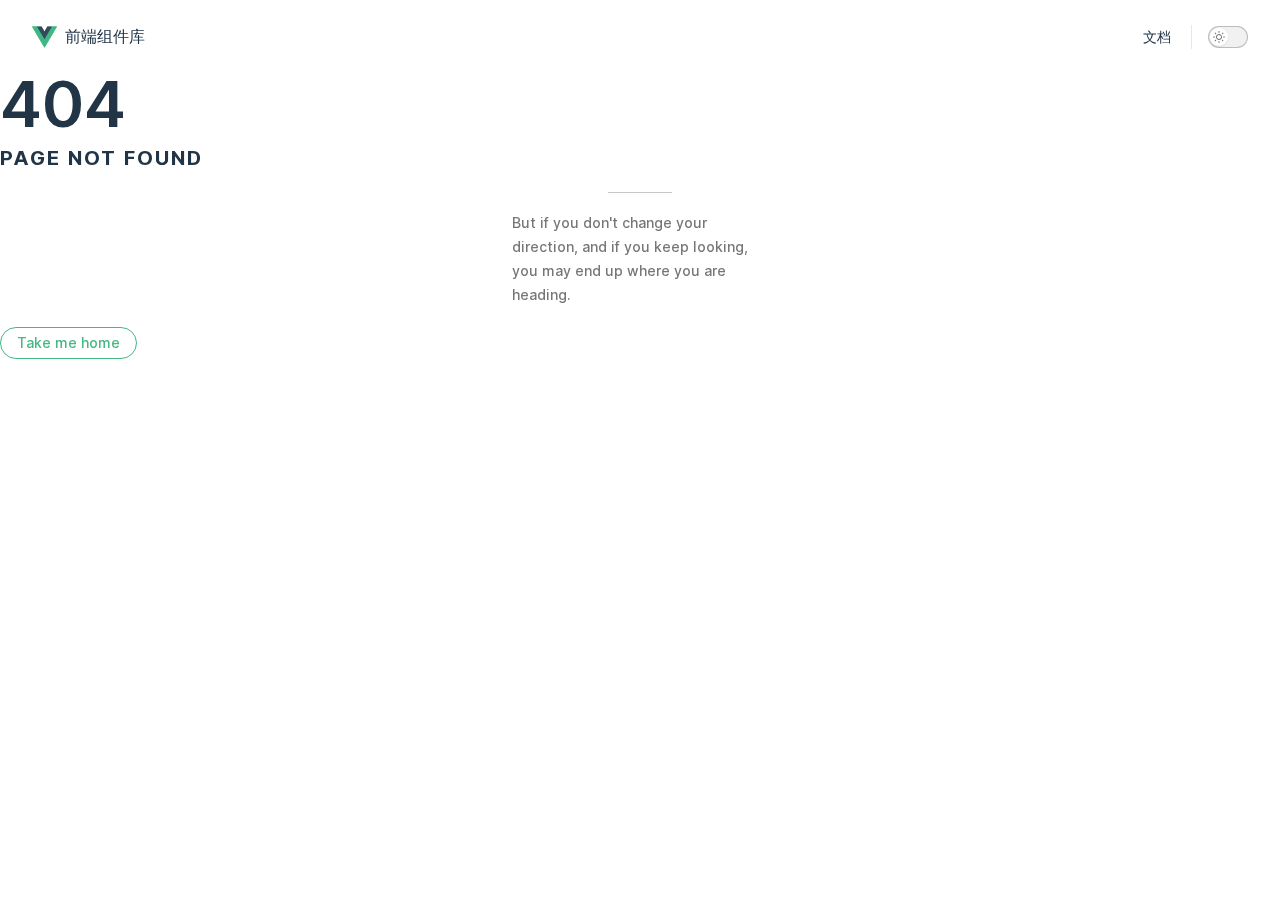
==== commit abdeccdd: "feat: 修改打包路径" ====
--- a/index.html
+++ b/index.html
@@ -5,16 +5,16 @@
     <meta name="viewport" content="width=device-width,initial-scale=1">
     <title>arsc-前端组件库 | Vite & element-plus & typescript</title>
     <meta name="description" content="基于element-plus的二次组件封装">
-    <link rel="stylesheet" href="/assets/style.6f047531.css">
-    <link rel="modulepreload" href="/assets/app.eaf10fef.js">
-    <link rel="modulepreload" href="/assets/index.md.1f6a79b0.lean.js">
+    <link rel="stylesheet" href="./assets/style.d812b5b2.css">
+    <link rel="modulepreload" href="./assets/app.0a39925f.js">
+    <link rel="modulepreload" href="./assets/index.md.74668ad0.lean.js">
     
     <script id="check-dark-light">(()=>{const e=localStorage.getItem("vitepress-theme-appearance")||"",a=window.matchMedia("(prefers-color-scheme: dark)").matches;(!e||e==="auto"?a:e==="dark")&&document.documentElement.classList.add("dark")})();</script>
   </head>
   <body>
-    <div id="app"><div class="Layout" data-v-4caf7255><!--[--><!--]--><!--[--><span tabindex="-1" data-v-f6e6864b></span><a href="#VPContent" class="VPSkipLink visually-hidden" data-v-f6e6864b> Skip to content </a><!--]--><!----><header class="VPNav no-sidebar" data-v-4caf7255 data-v-8fc13592><div class="VPNavBar" data-v-8fc13592 data-v-4c8f451a><div class="container" data-v-4c8f451a><div class="VPNavBarTitle" data-v-4c8f451a data-v-d153f34f><a class="title" href="/" data-v-d153f34f><!--[--><!--]--><!--[--><img class="VPImage logo" src="/assets/vue.svg" alt data-v-6868693b><!--]--><!--[-->前端组件库<!--]--><!--[--><!--]--></a></div><div class="content" data-v-4c8f451a><!--[--><!--]--><!----><nav aria-labelledby="main-nav-aria-label" class="VPNavBarMenu menu" data-v-4c8f451a data-v-299ef5cd><span id="main-nav-aria-label" class="visually-hidden" data-v-299ef5cd>Main Navigation</span><!--[--><!--[--><a class="VPLink link VPNavBarMenuLink" href="/guide/quickStart.html" data-v-299ef5cd data-v-a3325cab data-v-5542f072><!--[-->文档<!--]--><!----></a><!--]--><!--]--></nav><!----><div class="VPNavBarAppearance appearance" data-v-4c8f451a data-v-9c083718><button class="VPSwitch VPSwitchAppearance" type="button" role="switch" aria-label="toggle dark mode" aria-checked="false" data-v-9c083718 data-v-56ae69a1 data-v-b1d295bb><span class="check" data-v-b1d295bb><span class="icon" data-v-b1d295bb><!--[--><svg xmlns="http://www.w3.org/2000/svg" aria-hidden="true" focusable="false" viewbox="0 0 24 24" class="sun" data-v-56ae69a1><path d="M12,18c-3.3,0-6-2.7-6-6s2.7-6,6-6s6,2.7,6,6S15.3,18,12,18zM12,8c-2.2,0-4,1.8-4,4c0,2.2,1.8,4,4,4c2.2,0,4-1.8,4-4C16,9.8,14.2,8,12,8z"></path><path d="M12,4c-0.6,0-1-0.4-1-1V1c0-0.6,0.4-1,1-1s1,0.4,1,1v2C13,3.6,12.6,4,12,4z"></path><path d="M12,24c-0.6,0-1-0.4-1-1v-2c0-0.6,0.4-1,1-1s1,0.4,1,1v2C13,23.6,12.6,24,12,24z"></path><path d="M5.6,6.6c-0.3,0-0.5-0.1-0.7-0.3L3.5,4.9c-0.4-0.4-0.4-1,0-1.4s1-0.4,1.4,0l1.4,1.4c0.4,0.4,0.4,1,0,1.4C6.2,6.5,5.9,6.6,5.6,6.6z"></path><path d="M19.8,20.8c-0.3,0-0.5-0.1-0.7-0.3l-1.4-1.4c-0.4-0.4-0.4-1,0-1.4s1-0.4,1.4,0l1.4,1.4c0.4,0.4,0.4,1,0,1.4C20.3,20.7,20,20.8,19.8,20.8z"></path><path d="M3,13H1c-0.6,0-1-0.4-1-1s0.4-1,1-1h2c0.6,0,1,0.4,1,1S3.6,13,3,13z"></path><path d="M23,13h-2c-0.6,0-1-0.4-1-1s0.4-1,1-1h2c0.6,0,1,0.4,1,1S23.6,13,23,13z"></path><path d="M4.2,20.8c-0.3,0-0.5-0.1-0.7-0.3c-0.4-0.4-0.4-1,0-1.4l1.4-1.4c0.4-0.4,1-0.4,1.4,0s0.4,1,0,1.4l-1.4,1.4C4.7,20.7,4.5,20.8,4.2,20.8z"></path><path d="M18.4,6.6c-0.3,0-0.5-0.1-0.7-0.3c-0.4-0.4-0.4-1,0-1.4l1.4-1.4c0.4-0.4,1-0.4,1.4,0s0.4,1,0,1.4l-1.4,1.4C18.9,6.5,18.6,6.6,18.4,6.6z"></path></svg><svg xmlns="http://www.w3.org/2000/svg" aria-hidden="true" focusable="false" viewbox="0 0 24 24" class="moon" data-v-56ae69a1><path d="M12.1,22c-0.3,0-0.6,0-0.9,0c-5.5-0.5-9.5-5.4-9-10.9c0.4-4.8,4.2-8.6,9-9c0.4,0,0.8,0.2,1,0.5c0.2,0.3,0.2,0.8-0.1,1.1c-2,2.7-1.4,6.4,1.3,8.4c2.1,1.6,5,1.6,7.1,0c0.3-0.2,0.7-0.3,1.1-0.1c0.3,0.2,0.5,0.6,0.5,1c-0.2,2.7-1.5,5.1-3.6,6.8C16.6,21.2,14.4,22,12.1,22zM9.3,4.4c-2.9,1-5,3.6-5.2,6.8c-0.4,4.4,2.8,8.3,7.2,8.7c2.1,0.2,4.2-0.4,5.8-1.8c1.1-0.9,1.9-2.1,2.4-3.4c-2.5,0.9-5.3,0.5-7.5-1.1C9.2,11.4,8.1,7.7,9.3,4.4z"></path></svg><!--]--></span></span></button></div><!----><div class="VPFlyout VPNavBarExtra extra" data-v-4c8f451a data-v-dcea179e data-v-2d0ffd7b><button type="button" class="button" aria-haspopup="true" aria-expanded="false" aria-label="extra navigation" data-v-2d0ffd7b><svg xmlns="http://www.w3.org/2000/svg" aria-hidden="true" focusable="false" viewbox="0 0 24 24" class="icon" data-v-2d0ffd7b><circle cx="12" cy="12" r="2"></circle><circle cx="19" cy="12" r="2"></circle><circle cx="5" cy="12" r="2"></circle></svg></button><div class="menu" data-v-2d0ffd7b><div class="VPMenu" data-v-2d0ffd7b data-v-5ce2336b><!----><!--[--><!--[--><!----><div class="group" data-v-dcea179e><div class="item appearance" data-v-dcea179e><p class="label" data-v-dcea179e>Appearance</p><div class="appearance-action" data-v-dcea179e><button class="VPSwitch VPSwitchAppearance" type="button" role="switch" aria-label="toggle dark mode" aria-checked="false" data-v-dcea179e data-v-56ae69a1 data-v-b1d295bb><span class="check" data-v-b1d295bb><span class="icon" data-v-b1d295bb><!--[--><svg xmlns="http://www.w3.org/2000/svg" aria-hidden="true" focusable="false" viewbox="0 0 24 24" class="sun" data-v-56ae69a1><path d="M12,18c-3.3,0-6-2.7-6-6s2.7-6,6-6s6,2.7,6,6S15.3,18,12,18zM12,8c-2.2,0-4,1.8-4,4c0,2.2,1.8,4,4,4c2.2,0,4-1.8,4-4C16,9.8,14.2,8,12,8z"></path><path d="M12,4c-0.6,0-1-0.4-1-1V1c0-0.6,0.4-1,1-1s1,0.4,1,1v2C13,3.6,12.6,4,12,4z"></path><path d="M12,24c-0.6,0-1-0.4-1-1v-2c0-0.6,0.4-1,1-1s1,0.4,1,1v2C13,23.6,12.6,24,12,24z"></path><path d="M5.6,6.6c-0.3,0-0.5-0.1-0.7-0.3L3.5,4.9c-0.4-0.4-0.4-1,0-1.4s1-0.4,1.4,0l1.4,1.4c0.4,0.4,0.4,1,0,1.4C6.2,6.5,5.9,6.6,5.6,6.6z"></path><path d="M19.8,20.8c-0.3,0-0.5-0.1-0.7-0.3l-1.4-1.4c-0.4-0.4-0.4-1,0-1.4s1-0.4,1.4,0l1.4,1.4c0.4,0.4,0.4,1,0,1.4C20.3,20.7,20,20.8,19.8,20.8z"></path><path d="M3,13H1c-0.6,0-1-0.4-1-1s0.4-1,1-1h2c0.6,0,1,0.4,1,1S3.6,13,3,13z"></path><path d="M23,13h-2c-0.6,0-1-0.4-1-1s0.4-1,1-1h2c0.6,0,1,0.4,1,1S23.6,13,23,13z"></path><path d="M4.2,20.8c-0.3,0-0.5-0.1-0.7-0.3c-0.4-0.4-0.4-1,0-1.4l1.4-1.4c0.4-0.4,1-0.4,1.4,0s0.4,1,0,1.4l-1.4,1.4C4.7,20.7,4.5,20.8,4.2,20.8z"></path><path d="M18.4,6.6c-0.3,0-0.5-0.1-0.7-0.3c-0.4-0.4-0.4-1,0-1.4l1.4-1.4c0.4-0.4,1-0.4,1.4,0s0.4,1,0,1.4l-1.4,1.4C18.9,6.5,18.6,6.6,18.4,6.6z"></path></svg><svg xmlns="http://www.w3.org/2000/svg" aria-hidden="true" focusable="false" viewbox="0 0 24 24" class="moon" data-v-56ae69a1><path d="M12.1,22c-0.3,0-0.6,0-0.9,0c-5.5-0.5-9.5-5.4-9-10.9c0.4-4.8,4.2-8.6,9-9c0.4,0,0.8,0.2,1,0.5c0.2,0.3,0.2,0.8-0.1,1.1c-2,2.7-1.4,6.4,1.3,8.4c2.1,1.6,5,1.6,7.1,0c0.3-0.2,0.7-0.3,1.1-0.1c0.3,0.2,0.5,0.6,0.5,1c-0.2,2.7-1.5,5.1-3.6,6.8C16.6,21.2,14.4,22,12.1,22zM9.3,4.4c-2.9,1-5,3.6-5.2,6.8c-0.4,4.4,2.8,8.3,7.2,8.7c2.1,0.2,4.2-0.4,5.8-1.8c1.1-0.9,1.9-2.1,2.4-3.4c-2.5,0.9-5.3,0.5-7.5-1.1C9.2,11.4,8.1,7.7,9.3,4.4z"></path></svg><!--]--></span></span></button></div></div></div><!----><!--]--><!--]--></div></div></div><!--[--><!--]--><button type="button" class="VPNavBarHamburger hamburger" aria-label="mobile navigation" aria-expanded="false" aria-controls="VPNavScreen" data-v-4c8f451a data-v-f4aa2e7e><span class="container" data-v-f4aa2e7e><span class="top" data-v-f4aa2e7e></span><span class="middle" data-v-f4aa2e7e></span><span class="bottom" data-v-f4aa2e7e></span></span></button></div></div></div><!----></header><!----><!----><div class="VPContent is-home" id="VPContent" data-v-4caf7255 data-v-0a10235e><div class="VPHome" data-v-0a10235e data-v-7b9de7bf><!--[--><!--]--><div class="VPHero VPHomeHero" data-v-7b9de7bf data-v-e1022278><div class="container" data-v-e1022278><div class="main" data-v-e1022278><h1 class="name" data-v-e1022278><span class="clip" data-v-e1022278>前端组件库</span></h1><!----><p class="tagline" data-v-e1022278>基于element-plus封装的常用组件库.</p><div class="actions" data-v-e1022278><!--[--><div class="action" data-v-e1022278><a class="VPButton medium brand" href="/guide/quickStart.html" data-v-e1022278 data-v-4754339f>快速开始</a></div><div class="action" data-v-e1022278><a class="VPButton medium alt" href="https://2011102394.github.io/arsc-front-components-web/#/" target="_blank" rel="noreferrer" data-v-e1022278 data-v-4754339f>在线预览</a></div><!--]--></div></div><!----></div></div><!--[--><!--]--><!--[--><!--]--><!----><!--[--><!--]--><div style="position:relative;" data-v-7b9de7bf><div></div></div></div></div><!----><!--[--><!--]--></div></div>
-    <script>__VP_HASH_MAP__ = JSON.parse("{\"guide_chooseicon.md\":\"3138224b\",\"guide_quickstart.md\":\"bd842f4b\",\"index.md\":\"1f6a79b0\",\"start.md\":\"011efc33\"}")</script>
-    <script type="module" async src="/assets/app.eaf10fef.js"></script>
+    <div id="app"><div class="Layout" data-v-4caf7255><!--[--><!--]--><!--[--><span tabindex="-1" data-v-f6e6864b></span><a href="#VPContent" class="VPSkipLink visually-hidden" data-v-f6e6864b> Skip to content </a><!--]--><!----><header class="VPNav no-sidebar" data-v-4caf7255 data-v-8fc13592><div class="VPNavBar" data-v-8fc13592 data-v-4c8f451a><div class="container" data-v-4c8f451a><div class="VPNavBarTitle" data-v-4c8f451a data-v-d153f34f><a class="title" href="./" data-v-d153f34f><!--[--><!--]--><!--[--><img class="VPImage logo" src="./assets/vue.svg" alt data-v-6868693b><!--]--><!--[-->前端组件库<!--]--><!--[--><!--]--></a></div><div class="content" data-v-4c8f451a><!--[--><!--]--><!----><nav aria-labelledby="main-nav-aria-label" class="VPNavBarMenu menu" data-v-4c8f451a data-v-299ef5cd><span id="main-nav-aria-label" class="visually-hidden" data-v-299ef5cd>Main Navigation</span><!--[--><!--[--><a class="VPLink link VPNavBarMenuLink" href="./guide/quickStart.html" data-v-299ef5cd data-v-a3325cab data-v-5542f072><!--[-->文档<!--]--><!----></a><!--]--><!--]--></nav><!----><div class="VPNavBarAppearance appearance" data-v-4c8f451a data-v-9c083718><button class="VPSwitch VPSwitchAppearance" type="button" role="switch" aria-label="toggle dark mode" aria-checked="false" data-v-9c083718 data-v-56ae69a1 data-v-b1d295bb><span class="check" data-v-b1d295bb><span class="icon" data-v-b1d295bb><!--[--><svg xmlns="http://www.w3.org/2000/svg" aria-hidden="true" focusable="false" viewbox="0 0 24 24" class="sun" data-v-56ae69a1><path d="M12,18c-3.3,0-6-2.7-6-6s2.7-6,6-6s6,2.7,6,6S15.3,18,12,18zM12,8c-2.2,0-4,1.8-4,4c0,2.2,1.8,4,4,4c2.2,0,4-1.8,4-4C16,9.8,14.2,8,12,8z"></path><path d="M12,4c-0.6,0-1-0.4-1-1V1c0-0.6,0.4-1,1-1s1,0.4,1,1v2C13,3.6,12.6,4,12,4z"></path><path d="M12,24c-0.6,0-1-0.4-1-1v-2c0-0.6,0.4-1,1-1s1,0.4,1,1v2C13,23.6,12.6,24,12,24z"></path><path d="M5.6,6.6c-0.3,0-0.5-0.1-0.7-0.3L3.5,4.9c-0.4-0.4-0.4-1,0-1.4s1-0.4,1.4,0l1.4,1.4c0.4,0.4,0.4,1,0,1.4C6.2,6.5,5.9,6.6,5.6,6.6z"></path><path d="M19.8,20.8c-0.3,0-0.5-0.1-0.7-0.3l-1.4-1.4c-0.4-0.4-0.4-1,0-1.4s1-0.4,1.4,0l1.4,1.4c0.4,0.4,0.4,1,0,1.4C20.3,20.7,20,20.8,19.8,20.8z"></path><path d="M3,13H1c-0.6,0-1-0.4-1-1s0.4-1,1-1h2c0.6,0,1,0.4,1,1S3.6,13,3,13z"></path><path d="M23,13h-2c-0.6,0-1-0.4-1-1s0.4-1,1-1h2c0.6,0,1,0.4,1,1S23.6,13,23,13z"></path><path d="M4.2,20.8c-0.3,0-0.5-0.1-0.7-0.3c-0.4-0.4-0.4-1,0-1.4l1.4-1.4c0.4-0.4,1-0.4,1.4,0s0.4,1,0,1.4l-1.4,1.4C4.7,20.7,4.5,20.8,4.2,20.8z"></path><path d="M18.4,6.6c-0.3,0-0.5-0.1-0.7-0.3c-0.4-0.4-0.4-1,0-1.4l1.4-1.4c0.4-0.4,1-0.4,1.4,0s0.4,1,0,1.4l-1.4,1.4C18.9,6.5,18.6,6.6,18.4,6.6z"></path></svg><svg xmlns="http://www.w3.org/2000/svg" aria-hidden="true" focusable="false" viewbox="0 0 24 24" class="moon" data-v-56ae69a1><path d="M12.1,22c-0.3,0-0.6,0-0.9,0c-5.5-0.5-9.5-5.4-9-10.9c0.4-4.8,4.2-8.6,9-9c0.4,0,0.8,0.2,1,0.5c0.2,0.3,0.2,0.8-0.1,1.1c-2,2.7-1.4,6.4,1.3,8.4c2.1,1.6,5,1.6,7.1,0c0.3-0.2,0.7-0.3,1.1-0.1c0.3,0.2,0.5,0.6,0.5,1c-0.2,2.7-1.5,5.1-3.6,6.8C16.6,21.2,14.4,22,12.1,22zM9.3,4.4c-2.9,1-5,3.6-5.2,6.8c-0.4,4.4,2.8,8.3,7.2,8.7c2.1,0.2,4.2-0.4,5.8-1.8c1.1-0.9,1.9-2.1,2.4-3.4c-2.5,0.9-5.3,0.5-7.5-1.1C9.2,11.4,8.1,7.7,9.3,4.4z"></path></svg><!--]--></span></span></button></div><!----><div class="VPFlyout VPNavBarExtra extra" data-v-4c8f451a data-v-dcea179e data-v-2d0ffd7b><button type="button" class="button" aria-haspopup="true" aria-expanded="false" aria-label="extra navigation" data-v-2d0ffd7b><svg xmlns="http://www.w3.org/2000/svg" aria-hidden="true" focusable="false" viewbox="0 0 24 24" class="icon" data-v-2d0ffd7b><circle cx="12" cy="12" r="2"></circle><circle cx="19" cy="12" r="2"></circle><circle cx="5" cy="12" r="2"></circle></svg></button><div class="menu" data-v-2d0ffd7b><div class="VPMenu" data-v-2d0ffd7b data-v-5ce2336b><!----><!--[--><!--[--><!----><div class="group" data-v-dcea179e><div class="item appearance" data-v-dcea179e><p class="label" data-v-dcea179e>Appearance</p><div class="appearance-action" data-v-dcea179e><button class="VPSwitch VPSwitchAppearance" type="button" role="switch" aria-label="toggle dark mode" aria-checked="false" data-v-dcea179e data-v-56ae69a1 data-v-b1d295bb><span class="check" data-v-b1d295bb><span class="icon" data-v-b1d295bb><!--[--><svg xmlns="http://www.w3.org/2000/svg" aria-hidden="true" focusable="false" viewbox="0 0 24 24" class="sun" data-v-56ae69a1><path d="M12,18c-3.3,0-6-2.7-6-6s2.7-6,6-6s6,2.7,6,6S15.3,18,12,18zM12,8c-2.2,0-4,1.8-4,4c0,2.2,1.8,4,4,4c2.2,0,4-1.8,4-4C16,9.8,14.2,8,12,8z"></path><path d="M12,4c-0.6,0-1-0.4-1-1V1c0-0.6,0.4-1,1-1s1,0.4,1,1v2C13,3.6,12.6,4,12,4z"></path><path d="M12,24c-0.6,0-1-0.4-1-1v-2c0-0.6,0.4-1,1-1s1,0.4,1,1v2C13,23.6,12.6,24,12,24z"></path><path d="M5.6,6.6c-0.3,0-0.5-0.1-0.7-0.3L3.5,4.9c-0.4-0.4-0.4-1,0-1.4s1-0.4,1.4,0l1.4,1.4c0.4,0.4,0.4,1,0,1.4C6.2,6.5,5.9,6.6,5.6,6.6z"></path><path d="M19.8,20.8c-0.3,0-0.5-0.1-0.7-0.3l-1.4-1.4c-0.4-0.4-0.4-1,0-1.4s1-0.4,1.4,0l1.4,1.4c0.4,0.4,0.4,1,0,1.4C20.3,20.7,20,20.8,19.8,20.8z"></path><path d="M3,13H1c-0.6,0-1-0.4-1-1s0.4-1,1-1h2c0.6,0,1,0.4,1,1S3.6,13,3,13z"></path><path d="M23,13h-2c-0.6,0-1-0.4-1-1s0.4-1,1-1h2c0.6,0,1,0.4,1,1S23.6,13,23,13z"></path><path d="M4.2,20.8c-0.3,0-0.5-0.1-0.7-0.3c-0.4-0.4-0.4-1,0-1.4l1.4-1.4c0.4-0.4,1-0.4,1.4,0s0.4,1,0,1.4l-1.4,1.4C4.7,20.7,4.5,20.8,4.2,20.8z"></path><path d="M18.4,6.6c-0.3,0-0.5-0.1-0.7-0.3c-0.4-0.4-0.4-1,0-1.4l1.4-1.4c0.4-0.4,1-0.4,1.4,0s0.4,1,0,1.4l-1.4,1.4C18.9,6.5,18.6,6.6,18.4,6.6z"></path></svg><svg xmlns="http://www.w3.org/2000/svg" aria-hidden="true" focusable="false" viewbox="0 0 24 24" class="moon" data-v-56ae69a1><path d="M12.1,22c-0.3,0-0.6,0-0.9,0c-5.5-0.5-9.5-5.4-9-10.9c0.4-4.8,4.2-8.6,9-9c0.4,0,0.8,0.2,1,0.5c0.2,0.3,0.2,0.8-0.1,1.1c-2,2.7-1.4,6.4,1.3,8.4c2.1,1.6,5,1.6,7.1,0c0.3-0.2,0.7-0.3,1.1-0.1c0.3,0.2,0.5,0.6,0.5,1c-0.2,2.7-1.5,5.1-3.6,6.8C16.6,21.2,14.4,22,12.1,22zM9.3,4.4c-2.9,1-5,3.6-5.2,6.8c-0.4,4.4,2.8,8.3,7.2,8.7c2.1,0.2,4.2-0.4,5.8-1.8c1.1-0.9,1.9-2.1,2.4-3.4c-2.5,0.9-5.3,0.5-7.5-1.1C9.2,11.4,8.1,7.7,9.3,4.4z"></path></svg><!--]--></span></span></button></div></div></div><!----><!--]--><!--]--></div></div></div><!--[--><!--]--><button type="button" class="VPNavBarHamburger hamburger" aria-label="mobile navigation" aria-expanded="false" aria-controls="VPNavScreen" data-v-4c8f451a data-v-f4aa2e7e><span class="container" data-v-f4aa2e7e><span class="top" data-v-f4aa2e7e></span><span class="middle" data-v-f4aa2e7e></span><span class="bottom" data-v-f4aa2e7e></span></span></button></div></div></div><!----></header><!----><!----><div class="VPContent is-home" id="VPContent" data-v-4caf7255 data-v-0a10235e><div class="VPHome" data-v-0a10235e data-v-7b9de7bf><!--[--><!--]--><div class="VPHero VPHomeHero" data-v-7b9de7bf data-v-e1022278><div class="container" data-v-e1022278><div class="main" data-v-e1022278><h1 class="name" data-v-e1022278><span class="clip" data-v-e1022278>前端组件库</span></h1><!----><p class="tagline" data-v-e1022278>基于element-plus封装的常用组件库.</p><div class="actions" data-v-e1022278><!--[--><div class="action" data-v-e1022278><a class="VPButton medium brand" href="./guide/quickStart.html" data-v-e1022278 data-v-4754339f>快速开始</a></div><div class="action" data-v-e1022278><a class="VPButton medium alt" href="https://2011102394.github.io/arsc-front-components-web/#/" target="_blank" rel="noreferrer" data-v-e1022278 data-v-4754339f>在线预览</a></div><!--]--></div></div><!----></div></div><!--[--><!--]--><!--[--><!--]--><!----><!--[--><!--]--><div style="position:relative;" data-v-7b9de7bf><div></div></div></div></div><!----><!--[--><!--]--></div></div>
+    <script>__VP_HASH_MAP__ = JSON.parse("{\"guide_chooseicon.md\":\"c052240e\",\"guide_quickstart.md\":\"087e842e\",\"index.md\":\"74668ad0\",\"start.md\":\"d51b75b5\"}")</script>
+    <script type="module" async src="./assets/app.0a39925f.js"></script>
     
   </body>
 </html>--- a/assets/style.d812b5b2.css
+++ b/assets/style.d812b5b2.css
@@ -0,0 +1 @@
+@font-face{font-family:Inter var;font-weight:100 900;font-display:swap;font-style:normal;font-named-instance:"Regular";src:url(./inter-roman-cyrillic.5f2c6c8c.woff2) format("woff2");unicode-range:U+0301,U+0400-045F,U+0490-0491,U+04B0-04B1,U+2116}@font-face{font-family:Inter var;font-weight:100 900;font-display:swap;font-style:normal;font-named-instance:"Regular";src:url(./inter-roman-cyrillic-ext.e75737ce.woff2) format("woff2");unicode-range:U+0460-052F,U+1C80-1C88,U+20B4,U+2DE0-2DFF,U+A640-A69F,U+FE2E-FE2F}@font-face{font-family:Inter var;font-weight:100 900;font-display:swap;font-style:normal;font-named-instance:"Regular";src:url(./inter-roman-greek.d5a6d92a.woff2) format("woff2");unicode-range:U+0370-03FF}@font-face{font-family:Inter var;font-weight:100 900;font-display:swap;font-style:normal;font-named-instance:"Regular";src:url(./inter-roman-greek-ext.ab0619bc.woff2) format("woff2");unicode-range:U+1F00-1FFF}@font-face{font-family:Inter var;font-weight:100 900;font-display:swap;font-style:normal;font-named-instance:"Regular";src:url(./inter-roman-latin.2ed14f66.woff2) format("woff2");unicode-range:U+0000-00FF,U+0131,U+0152-0153,U+02BB-02BC,U+02C6,U+02DA,U+02DC,U+2000-206F,U+2074,U+20AC,U+2122,U+2191,U+2193,U+2212,U+2215,U+FEFF,U+FFFD}@font-face{font-family:Inter var;font-weight:100 900;font-display:swap;font-style:normal;font-named-instance:"Regular";src:url(./inter-roman-latin-ext.0030eebd.woff2) format("woff2");unicode-range:U+0100-024F,U+0259,U+1E00-1EFF,U+2020,U+20A0-20AB,U+20AD-20CF,U+2113,U+2C60-2C7F,U+A720-A7FF}@font-face{font-family:Inter var;font-weight:100 900;font-display:swap;font-style:normal;font-named-instance:"Regular";src:url(./inter-roman-vietnamese.14ce25a6.woff2) format("woff2");unicode-range:U+0102-0103,U+0110-0111,U+0128-0129,U+0168-0169,U+01A0-01A1,U+01AF-01B0,U+1EA0-1EF9,U+20AB}@font-face{font-family:Inter var;font-weight:100 900;font-display:swap;font-style:italic;font-named-instance:"Italic";src:url(./inter-italic-cyrillic.ea42a392.woff2) format("woff2");unicode-range:U+0301,U+0400-045F,U+0490-0491,U+04B0-04B1,U+2116}@font-face{font-family:Inter var;font-weight:100 900;font-display:swap;font-style:italic;font-named-instance:"Italic";src:url(./inter-italic-cyrillic-ext.33bd5a8e.woff2) format("woff2");unicode-range:U+0460-052F,U+1C80-1C88,U+20B4,U+2DE0-2DFF,U+A640-A69F,U+FE2E-FE2F}@font-face{font-family:Inter var;font-weight:100 900;font-display:swap;font-style:italic;font-named-instance:"Italic";src:url(./inter-italic-greek.8f4463c4.woff2) format("woff2");unicode-range:U+0370-03FF}@font-face{font-family:Inter var;font-weight:100 900;font-display:swap;font-style:italic;font-named-instance:"Italic";src:url(./inter-italic-greek-ext.4fbe9427.woff2) format("woff2");unicode-range:U+1F00-1FFF}@font-face{font-family:Inter var;font-weight:100 900;font-display:swap;font-style:italic;font-named-instance:"Italic";src:url(./inter-italic-latin.bd3b6f56.woff2) format("woff2");unicode-range:U+0000-00FF,U+0131,U+0152-0153,U+02BB-02BC,U+02C6,U+02DA,U+02DC,U+2000-206F,U+2074,U+20AC,U+2122,U+2191,U+2193,U+2212,U+2215,U+FEFF,U+FFFD}@font-face{font-family:Inter var;font-weight:100 900;font-display:swap;font-style:italic;font-named-instance:"Italic";src:url(./inter-italic-latin-ext.bd8920cc.woff2) format("woff2");unicode-range:U+0100-024F,U+0259,U+1E00-1EFF,U+2020,U+20A0-20AB,U+20AD-20CF,U+2113,U+2C60-2C7F,U+A720-A7FF}@font-face{font-family:Inter var;font-weight:100 900;font-display:swap;font-style:italic;font-named-instance:"Italic";src:url(./inter-italic-vietnamese.6ce511fb.woff2) format("woff2");unicode-range:U+0102-0103,U+0110-0111,U+0128-0129,U+0168-0169,U+01A0-01A1,U+01AF-01B0,U+1EA0-1EF9,U+20AB}@font-face{font-family:Inter var experimental;font-weight:100 900;font-display:swap;font-style:oblique 0deg 10deg;src:url(./inter-cyrillic.f8750142.woff2) format("woff2");unicode-range:U+0301,U+0400-045F,U+0490-0491,U+04B0-04B1,U+2116}@font-face{font-family:Inter var experimental;font-weight:100 900;font-display:swap;font-style:oblique 0deg 10deg;src:url(./inter-cyrillic-ext.0877b0d9.woff2) format("woff2");unicode-range:U+0460-052F,U+1C80-1C88,U+20B4,U+2DE0-2DFF,U+A640-A69F,U+FE2E-FE2F}@font-face{font-family:Inter var experimental;font-weight:100 900;font-display:swap;font-style:oblique 0deg 10deg;src:url(./inter-greek.117e1956.woff2) format("woff2");unicode-range:U+0370-03FF}@font-face{font-family:Inter var experimental;font-weight:100 900;font-display:swap;font-style:oblique 0deg 10deg;src:url(./inter-greek-ext.3e6f6728.woff2) format("woff2");unicode-range:U+1F00-1FFF}@font-face{font-family:Inter var experimental;font-weight:100 900;font-display:swap;font-style:oblique 0deg 10deg;src:url(./inter-latin.4fe6132f.woff2) format("woff2");unicode-range:U+0000-00FF,U+0131,U+0152-0153,U+02BB-02BC,U+02C6,U+02DA,U+02DC,U+2000-206F,U+2074,U+20AC,U+2122,U+2191,U+2193,U+2212,U+2215,U+FEFF,U+FFFD}@font-face{font-family:Inter var experimental;font-weight:100 900;font-display:swap;font-style:oblique 0deg 10deg;src:url(./inter-latin-ext.7cc429bc.woff2) format("woff2");unicode-range:U+0100-024F,U+0259,U+1E00-1EFF,U+2020,U+20A0-20AB,U+20AD-20CF,U+2113,U+2C60-2C7F,U+A720-A7FF}@font-face{font-family:Inter var experimental;font-weight:100 900;font-display:swap;font-style:oblique 0deg 10deg;src:url(./inter-vietnamese.2c644a25.woff2) format("woff2");unicode-range:U+0102-0103,U+0110-0111,U+0128-0129,U+0168-0169,U+01A0-01A1,U+01AF-01B0,U+1EA0-1EF9,U+20AB}:root{--vp-c-white: #ffffff;--vp-c-white-soft: #f9f9f9;--vp-c-white-mute: #f1f1f1;--vp-c-black: #1a1a1a;--vp-c-black-pure: #000000;--vp-c-black-soft: #242424;--vp-c-black-mute: #2f2f2f;--vp-c-gray: #8e8e8e;--vp-c-gray-light-1: #aeaeae;--vp-c-gray-light-2: #c7c7c7;--vp-c-gray-light-3: #d1d1d1;--vp-c-gray-light-4: #e5e5e5;--vp-c-gray-light-5: #f2f2f2;--vp-c-gray-dark-1: #636363;--vp-c-gray-dark-2: #484848;--vp-c-gray-dark-3: #3a3a3a;--vp-c-gray-dark-4: #282828;--vp-c-gray-dark-5: #202020;--vp-c-divider-light-1: rgba(60, 60, 60, .29);--vp-c-divider-light-2: rgba(60, 60, 60, .12);--vp-c-divider-dark-1: rgba(84, 84, 84, .65);--vp-c-divider-dark-2: rgba(84, 84, 84, .48);--vp-c-text-light-1: var(--vp-c-indigo);--vp-c-text-light-2: rgba(60, 60, 60, .7);--vp-c-text-light-3: rgba(60, 60, 60, .33);--vp-c-text-light-4: rgba(60, 60, 60, .18);--vp-c-text-dark-1: rgba(255, 255, 255, .87);--vp-c-text-dark-2: rgba(235, 235, 235, .6);--vp-c-text-dark-3: rgba(235, 235, 235, .38);--vp-c-text-dark-4: rgba(235, 235, 235, .18);--vp-c-indigo: #213547;--vp-c-indigo-soft: #476582;--vp-c-indigo-light: #aac8e4;--vp-c-indigo-lighter: #c9def1;--vp-c-indigo-dark: #1d2f3f;--vp-c-indigo-darker: #14212e;--vp-c-green: #42b883;--vp-c-green-light: #42d392;--vp-c-green-lighter: #35eb9a;--vp-c-green-dark: #33a06f;--vp-c-green-darker: #155f3e;--vp-c-green-dimm-1: rgba(66, 184, 131, .5);--vp-c-green-dimm-2: rgba(66, 184, 131, .25);--vp-c-green-dimm-3: rgba(66, 184, 131, .05);--vp-c-yellow: #ffc517;--vp-c-yellow-light: #fcd253;--vp-c-yellow-lighter: #fcfc7c;--vp-c-yellow-dark: #e0ad15;--vp-c-yellow-darker: #ad850e;--vp-c-yellow-dimm-1: rgba(255, 197, 23, .5);--vp-c-yellow-dimm-2: rgba(255, 197, 23, .25);--vp-c-yellow-dimm-3: rgba(255, 197, 23, .05);--vp-c-red: #ed3c50;--vp-c-red-light: #f54e82;--vp-c-red-lighter: #fd1d7c;--vp-c-red-dark: #cd2d3f;--vp-c-red-darker: #ab2131;--vp-c-red-dimm-1: rgba(237, 60, 80, .5);--vp-c-red-dimm-2: rgba(237, 60, 80, .25);--vp-c-red-dimm-3: rgba(237, 60, 80, .05)}:root{--vp-c-bg: var(--vp-c-white);--vp-c-bg-soft: var(--vp-c-white-soft);--vp-c-bg-mute: var(--vp-c-white-mute);--vp-c-bg-alt: var(--vp-c-white-soft);--vp-c-divider: var(--vp-c-divider-light-1);--vp-c-divider-light: var(--vp-c-divider-light-2);--vp-c-divider-inverse: var(--vp-c-divider-dark-1);--vp-c-divider-inverse-light: var(--vp-c-divider-dark-2);--vp-c-text-1: var(--vp-c-text-light-1);--vp-c-text-2: var(--vp-c-text-light-2);--vp-c-text-3: var(--vp-c-text-light-3);--vp-c-text-4: var(--vp-c-text-light-4);--vp-c-text-inverse-1: var(--vp-c-text-dark-1);--vp-c-text-inverse-2: var(--vp-c-text-dark-2);--vp-c-text-inverse-3: var(--vp-c-text-dark-3);--vp-c-text-inverse-4: var(--vp-c-text-dark-4);--vp-c-text-code: var(--vp-c-indigo-soft);--vp-c-brand: var(--vp-c-green);--vp-c-brand-light: var(--vp-c-green-light);--vp-c-brand-lighter: var(--vp-c-green-lighter);--vp-c-brand-dark: var(--vp-c-green-dark);--vp-c-brand-darker: var(--vp-c-green-darker);--vp-c-sponsor: #fd1d7c}.dark{--vp-c-bg: var(--vp-c-black-soft);--vp-c-bg-soft: var(--vp-c-black-mute);--vp-c-bg-mute: var(--vp-c-gray-dark-3);--vp-c-bg-alt: var(--vp-c-black);--vp-c-divider: var(--vp-c-divider-dark-1);--vp-c-divider-light: var(--vp-c-divider-dark-2);--vp-c-divider-inverse: var(--vp-c-divider-light-1);--vp-c-divider-inverse-light: var(--vp-c-divider-light-2);--vp-c-text-1: var(--vp-c-text-dark-1);--vp-c-text-2: var(--vp-c-text-dark-2);--vp-c-text-3: var(--vp-c-text-dark-3);--vp-c-text-4: var(--vp-c-text-dark-4);--vp-c-text-inverse-1: var(--vp-c-text-light-1);--vp-c-text-inverse-2: var(--vp-c-text-light-2);--vp-c-text-inverse-3: var(--vp-c-text-light-3);--vp-c-text-inverse-4: var(--vp-c-text-light-4);--vp-c-text-code: var(--vp-c-indigo-lighter)}:root{--vp-font-family-base: "Inter var experimental", "Inter var", ui-sans-serif, system-ui, -apple-system, BlinkMacSystemFont, "Segoe UI", Roboto, "Helvetica Neue", Helvetica, Arial, "Noto Sans", sans-serif, "Apple Color Emoji", "Segoe UI Emoji", "Segoe UI Symbol", "Noto Color Emoji";--vp-font-family-mono: ui-monospace, SFMono-Regular, "SF Mono", Menlo, Monaco, Consolas, "Liberation Mono", "Courier New", monospace}:root{--vp-shadow-1: 0 1px 2px rgba(0, 0, 0, .04), 0 1px 2px rgba(0, 0, 0, .06);--vp-shadow-2: 0 3px 12px rgba(0, 0, 0, .07), 0 1px 4px rgba(0, 0, 0, .07);--vp-shadow-3: 0 12px 32px rgba(0, 0, 0, .1), 0 2px 6px rgba(0, 0, 0, .08);--vp-shadow-4: 0 14px 44px rgba(0, 0, 0, .12), 0 3px 9px rgba(0, 0, 0, .12);--vp-shadow-5: 0 18px 56px rgba(0, 0, 0, .16), 0 4px 12px rgba(0, 0, 0, .16)}:root{--vp-z-index-local-nav: 10;--vp-z-index-nav: 20;--vp-z-index-backdrop: 30;--vp-z-index-sidebar: 40;--vp-z-index-footer: 50}:root{--vp-icon-copy: url("data:image/svg+xml,%3Csvg xmlns='http://www.w3.org/2000/svg' fill='none' height='20' width='20' stroke='rgba(128,128,128,1)' stroke-width='2' viewBox='0 0 24 24'%3E%3Cpath stroke-linecap='round' stroke-linejoin='round' d='M9 5H7a2 2 0 0 0-2 2v12a2 2 0 0 0 2 2h10a2 2 0 0 0 2-2V7a2 2 0 0 0-2-2h-2M9 5a2 2 0 0 0 2 2h2a2 2 0 0 0 2-2M9 5a2 2 0 0 1 2-2h2a2 2 0 0 1 2 2'/%3E%3C/svg%3E");--vp-icon-copied: url("data:image/svg+xml,%3Csvg xmlns='http://www.w3.org/2000/svg' fill='none' height='20' width='20' stroke='rgba(128,128,128,1)' stroke-width='2' viewBox='0 0 24 24'%3E%3Cpath stroke-linecap='round' stroke-linejoin='round' d='M9 5H7a2 2 0 0 0-2 2v12a2 2 0 0 0 2 2h10a2 2 0 0 0 2-2V7a2 2 0 0 0-2-2h-2M9 5a2 2 0 0 0 2 2h2a2 2 0 0 0 2-2M9 5a2 2 0 0 1 2-2h2a2 2 0 0 1 2 2m-6 9 2 2 4-4'/%3E%3C/svg%3E")}:root{--vp-layout-max-width: 1440px}:root{--vp-code-line-height: 1.7;--vp-code-font-size: .875em;--vp-code-block-color: var(--vp-c-text-dark-1);--vp-code-block-bg: #292d3e;--vp-code-line-highlight-color: rgba(0, 0, 0, .5);--vp-code-line-number-color: var(--vp-c-text-dark-3);--vp-code-copy-code-hover-bg: rgba(255, 255, 255, .05);--vp-code-copy-code-active-text: var(--vp-c-text-dark-2)}.dark{--vp-code-block-bg: var(--vp-c-bg-alt)}:root{--vp-button-brand-border: var(--vp-c-brand-light);--vp-button-brand-text: var(--vp-c-text-dark-1);--vp-button-brand-bg: var(--vp-c-brand);--vp-button-brand-hover-border: var(--vp-c-brand-light);--vp-button-brand-hover-text: var(--vp-c-text-dark-1);--vp-button-brand-hover-bg: var(--vp-c-brand-light);--vp-button-brand-active-border: var(--vp-c-brand-light);--vp-button-brand-active-text: var(--vp-c-text-dark-1);--vp-button-brand-active-bg: var(--vp-button-brand-bg);--vp-button-alt-border: var(--vp-c-gray-light-3);--vp-button-alt-text: var(--vp-c-text-light-1);--vp-button-alt-bg: var(--vp-c-gray-light-5);--vp-button-alt-hover-border: var(--vp-c-gray-light-3);--vp-button-alt-hover-text: var(--vp-c-text-light-1);--vp-button-alt-hover-bg: var(--vp-c-gray-light-4);--vp-button-alt-active-border: var(--vp-c-gray-light-3);--vp-button-alt-active-text: var(--vp-c-text-light-1);--vp-button-alt-active-bg: var(--vp-c-gray-light-3);--vp-button-sponsor-border: var(--vp-c-gray-light-3);--vp-button-sponsor-text: var(--vp-c-text-light-2);--vp-button-sponsor-bg: transparent;--vp-button-sponsor-hover-border: var(--vp-c-sponsor);--vp-button-sponsor-hover-text: var(--vp-c-sponsor);--vp-button-sponsor-hover-bg: transparent;--vp-button-sponsor-active-border: var(--vp-c-sponsor);--vp-button-sponsor-active-text: var(--vp-c-sponsor);--vp-button-sponsor-active-bg: transparent}.dark{--vp-button-brand-border: var(--vp-c-brand-light);--vp-button-brand-text: var(--vp-c-text-dark-1);--vp-button-brand-bg: var(--vp-c-brand-dark);--vp-button-brand-hover-border: var(--vp-c-brand-lighter);--vp-button-brand-hover-text: var(--vp-c-text-dark-1);--vp-button-brand-hover-bg: var(--vp-c-brand);--vp-button-brand-active-border: var(--vp-c-brand-lighter);--vp-button-brand-active-text: var(--vp-c-text-dark-1);--vp-button-brand-active-bg: var(--vp-button-brand-bg);--vp-button-alt-border: var(--vp-c-gray-dark-2);--vp-button-alt-text: var(--vp-c-text-dark-1);--vp-button-alt-bg: var(--vp-c-bg-mute);--vp-button-alt-hover-border: var(--vp-c-gray-dark-2);--vp-button-alt-hover-text: var(--vp-c-text-dark-1);--vp-button-alt-hover-bg: var(--vp-c-gray-dark-2);--vp-button-alt-active-border: var(--vp-c-gray-dark-2);--vp-button-alt-active-text: var(--vp-c-text-dark-1);--vp-button-alt-active-bg: var(--vp-button-alt-bg);--vp-button-sponsor-border: var(--vp-c-gray-dark-1);--vp-button-sponsor-text: var(--vp-c-text-dark-2)}:root{--vp-custom-block-code-font-size: 13px;--vp-custom-block-info-border: var(--vp-c-divider-light);--vp-custom-block-info-text: var(--vp-c-text-2);--vp-custom-block-info-bg: var(--vp-c-white-soft);--vp-custom-block-info-code-bg: var(--vp-c-gray-light-4);--vp-custom-block-tip-border: var(--vp-c-green-dimm-1);--vp-custom-block-tip-text: var(--vp-c-green-darker);--vp-custom-block-tip-bg: var(--vp-c-green-dimm-3);--vp-custom-block-tip-code-bg: var(--vp-custom-block-tip-bg);--vp-custom-block-warning-border: var(--vp-c-yellow-dimm-1);--vp-custom-block-warning-text: var(--vp-c-yellow-darker);--vp-custom-block-warning-bg: var(--vp-c-yellow-dimm-3);--vp-custom-block-warning-code-bg: var(--vp-custom-block-warning-bg);--vp-custom-block-danger-border: var(--vp-c-red-dimm-1);--vp-custom-block-danger-text: var(--vp-c-red-darker);--vp-custom-block-danger-bg: var(--vp-c-red-dimm-3);--vp-custom-block-danger-code-bg: var(--vp-custom-block-danger-bg);--vp-custom-block-details-border: var(--vp-custom-block-info-border);--vp-custom-block-details-text: var(--vp-custom-block-info-text);--vp-custom-block-details-bg: var(--vp-custom-block-info-bg);--vp-custom-block-details-code-bg: var(--vp-custom-block-details-bg)}.dark{--vp-custom-block-info-border: var(--vp-c-divider-light);--vp-custom-block-info-bg: var(--vp-c-black-mute);--vp-custom-block-info-code-bg: var(--vp-c-gray-dark-4);--vp-custom-block-tip-border: var(--vp-c-green-dimm-2);--vp-custom-block-tip-text: var(--vp-c-green-light);--vp-custom-block-warning-border: var(--vp-c-yellow-dimm-2);--vp-custom-block-warning-text: var(--vp-c-yellow-light);--vp-custom-block-danger-border: var(--vp-c-red-dimm-2);--vp-custom-block-danger-text: var(--vp-c-red-light)}:root{--vp-nav-height: var(--vp-nav-height-mobile);--vp-nav-height-mobile: 56px;--vp-nav-height-desktop: 72px}@media (min-width: 960px){:root{--vp-nav-height: var(--vp-nav-height-desktop)}}:root{--vp-sidebar-width: 272px}:root{--vp-home-hero-name-color: var(--vp-c-brand);--vp-home-hero-name-background: transparent;--vp-home-hero-image-background-image: none;--vp-home-hero-image-filter: none}*,:before,:after{box-sizing:border-box}html{line-height:1.4;font-size:16px;-webkit-text-size-adjust:100%}html.dark{color-scheme:dark}body{margin:0;width:100%;min-width:320px;min-height:100vh;line-height:24px;font-family:var(--vp-font-family-base);font-size:16px;font-weight:400;color:var(--vp-c-text-1);background-color:var(--vp-c-bg);direction:ltr;font-synthesis:none;text-rendering:optimizeLegibility;-webkit-font-smoothing:antialiased;-moz-osx-font-smoothing:grayscale}main{display:block}h1,h2,h3,h4,h5,h6{margin:0;line-height:24px;font-size:16px;font-weight:400}p{margin:0}strong,b{font-weight:600}a,area,button,[role=button],input,label,select,summary,textarea{touch-action:manipulation}a{color:inherit;text-decoration:inherit}ol,ul{list-style:none;margin:0;padding:0}blockquote{margin:0}pre,code,kbd,samp{font-family:var(--vp-font-family-mono)}img,svg,video,canvas,audio,iframe,embed,object{display:block}figure{margin:0}img,video{max-width:100%;height:auto}button,input,optgroup,select,textarea{border:0;padding:0;line-height:inherit;color:inherit}button{padding:0;font-family:inherit;background-color:transparent;background-image:none}button:enabled,[role=button]:enabled{cursor:pointer}button:focus,button:focus-visible{outline:1px dotted;outline:4px auto -webkit-focus-ring-color}button:focus:not(:focus-visible){outline:none!important}input:focus,textarea:focus,select:focus{outline:none}table{border-collapse:collapse}input{background-color:transparent}input:-ms-input-placeholder,textarea:-ms-input-placeholder{color:var(--vp-c-text-3)}input::-ms-input-placeholder,textarea::-ms-input-placeholder{color:var(--vp-c-text-3)}input::placeholder,textarea::placeholder{color:var(--vp-c-text-3)}input::-webkit-outer-spin-button,input::-webkit-inner-spin-button{-webkit-appearance:none;margin:0}input[type=number]{-moz-appearance:textfield}textarea{resize:vertical}select{-webkit-appearance:none}fieldset{margin:0;padding:0}h1,h2,h3,h4,h5,h6,p{overflow-wrap:break-word}.visually-hidden{position:absolute;width:1px;height:1px;white-space:nowrap;clip:rect(0 0 0 0);clip-path:inset(50%);overflow:hidden}.custom-block{border:1px solid transparent;border-radius:8px;padding:16px 16px 8px;line-height:24px;font-size:14px;color:var(--vp-c-text-2)}.custom-block.info{border-color:var(--vp-custom-block-info-border);color:var(--vp-custom-block-info-text);background-color:var(--vp-custom-block-info-bg)}.custom-block.info code{background-color:var(--vp-custom-block-info-code-bg)}.custom-block.tip{border-color:var(--vp-custom-block-tip-border);color:var(--vp-custom-block-tip-text);background-color:var(--vp-custom-block-tip-bg)}.custom-block.tip code{background-color:var(--vp-custom-block-tip-code-bg)}.custom-block.warning{border-color:var(--vp-custom-block-warning-border);color:var(--vp-custom-block-warning-text);background-color:var(--vp-custom-block-warning-bg)}.custom-block.warning code{background-color:var(--vp-custom-block-warning-code-bg)}.custom-block.danger{border-color:var(--vp-custom-block-danger-border);color:var(--vp-custom-block-danger-text);background-color:var(--vp-custom-block-danger-bg)}.custom-block.danger code{background-color:var(--vp-custom-block-danger-code-bg)}.custom-block.details{border-color:var(--vp-custom-block-details-border);color:var(--vp-custom-block-details-text);background-color:var(--vp-custom-block-details-bg)}.custom-block.details code{background-color:var(--vp-custom-block-details-code-bg)}.custom-block-title{font-weight:700}.custom-block p+p{margin:8px 0}.custom-block.details summary{margin:0 0 8px;font-weight:700}.custom-block.details summary+p{margin:8px 0}.custom-block a{color:inherit;font-weight:600;text-decoration:underline;transition:opacity .25s}.custom-block a:hover{opacity:.6}.custom-block code{font-size:var(--vp-custom-block-code-font-size)}.dark .vp-code-light{display:none}html:not(.dark) .vp-code-dark{display:none}.vp-doc h1,.vp-doc h2,.vp-doc h3,.vp-doc h4,.vp-doc h5,.vp-doc h6{position:relative;font-weight:600;outline:none}.vp-doc h1{letter-spacing:-.02em;line-height:40px;font-size:28px}.vp-doc h2{margin:48px 0 16px;border-top:1px solid var(--vp-c-divider-light);padding-top:24px;letter-spacing:-.02em;line-height:32px;font-size:24px}.vp-doc h3{margin:32px 0 0;letter-spacing:-.01em;line-height:28px;font-size:20px}.vp-doc .header-anchor{float:left;margin-left:-.87em;padding-right:.23em;font-weight:500;opacity:0;transition:color .25s,opacity .25s}.vp-doc h1:hover .header-anchor,.vp-doc h1 .header-anchor:focus,.vp-doc h2:hover .header-anchor,.vp-doc h2 .header-anchor:focus,.vp-doc h3:hover .header-anchor,.vp-doc h3 .header-anchor:focus,.vp-doc h4:hover .header-anchor,.vp-doc h4 .header-anchor:focus,.vp-doc h5:hover .header-anchor,.vp-doc h5 .header-anchor:focus,.vp-doc h6:hover .header-anchor,.vp-doc h6 .header-anchor:focus{opacity:1}@media (min-width: 768px){.vp-doc h1{letter-spacing:-.02em;line-height:40px;font-size:32px}}.vp-doc p,.vp-doc summary{margin:16px 0}.vp-doc p{line-height:28px}.vp-doc blockquote{margin:16px 0;border-left:2px solid var(--vp-c-divider);padding-left:16px;transition:border-color .5s}.vp-doc blockquote>p{margin:0;font-size:16px;color:var(--vp-c-text-2);transition:color .5s}.vp-doc a{font-weight:500;color:var(--vp-c-brand);text-decoration-style:dotted;transition:color .25s}.vp-doc a:hover{color:var(--vp-c-brand-dark)}.vp-doc strong{font-weight:600}.vp-doc ul,.vp-doc ol{padding-left:1.25rem;margin:16px 0}.vp-doc ul{list-style:disc}.vp-doc ol{list-style:decimal}.vp-doc li+li{margin-top:8px}.vp-doc li>ol,.vp-doc li>ul{margin:8px 0 0}.vp-doc table{display:block;border-collapse:collapse;margin:20px 0;overflow-x:auto}.vp-doc tr{border-top:1px solid var(--vp-c-divider);transition:background-color .5s}.vp-doc tr:nth-child(2n){background-color:var(--vp-c-bg-soft)}.vp-doc th,.vp-doc td{border:1px solid var(--vp-c-divider);padding:12px 16px}.vp-doc th{font-size:16px;font-weight:600;background-color:var(--vp-c-white-soft)}.dark .vp-doc th{background-color:var(--vp-c-black)}.vp-doc hr{margin:16px 0;border:none;border-top:1px solid var(--vp-c-divider-light)}.vp-doc .custom-block{margin:16px 0}.vp-doc .custom-block p{margin:8px 0;line-height:24px}.vp-doc .custom-block p:first-child{margin:0}.vp-doc .custom-block a{color:inherit;font-weight:600;text-decoration:underline;transition:opacity .25s}.vp-doc .custom-block a:hover{opacity:.6}.vp-doc .custom-block code{font-size:var(--vp-custom-block-code-font-size);font-weight:700;color:inherit}.vp-doc .custom-block div[class*=language-]{margin:8px 0}.vp-doc .custom-block div[class*=language-] code{font-weight:400;background-color:transparent}.vp-doc :not(pre,h1,h2,h3,h4,h5,h6)>code{font-size:var(--vp-code-font-size)}.vp-doc :not(pre)>code{border-radius:4px;padding:3px 6px;color:var(--vp-c-text-code);background-color:var(--vp-c-bg-mute);transition:color .5s,background-color .5s}.vp-doc h1>code,.vp-doc h2>code,.vp-doc h3>code{font-size:.9em}.vp-doc a>code{color:var(--vp-c-brand);transition:color .25s}.vp-doc a:hover>code{color:var(--vp-c-brand-dark)}.vp-doc div[class*=language-]{position:relative;margin:16px -24px;background-color:var(--vp-code-block-bg);overflow-x:auto;transition:background-color .5s}@media (min-width: 640px){.vp-doc div[class*=language-]{border-radius:8px;margin:16px 0}}@media (max-width: 639px){.vp-doc li div[class*=language-]{border-radius:8px 0 0 8px}}.vp-doc div[class*=language-]+div[class*=language-],.vp-doc div[class$=-api]+div[class*=language-],.vp-doc div[class*=language-]+div[class$=-api]>div[class*=language-]{margin-top:-8px}.vp-doc [class*=language-] pre,.vp-doc [class*=language-] code{text-align:left;white-space:pre;word-spacing:normal;word-break:normal;word-wrap:normal;-moz-tab-size:4;-o-tab-size:4;tab-size:4;-webkit-hyphens:none;-moz-hyphens:none;-ms-hyphens:none;hyphens:none}.vp-doc [class*=language-] pre{position:relative;z-index:1;margin:0;padding:16px 0;background:transparent;overflow-x:auto}.vp-doc [class*=language-] code{display:block;padding:0 24px;width:fit-content;min-width:100%;line-height:var(--vp-code-line-height);font-size:var(--vp-code-font-size);color:var(--vp-code-block-color);transition:color .5s}.vp-doc [class*=language-] code .highlighted{background-color:var(--vp-code-line-highlight-color);transition:background-color .5s;margin:0 -24px;padding:0 24px;width:calc(100% + 48px);display:inline-block}.vp-doc div[class*=language-].line-numbers-mode{padding-left:32px}.vp-doc .line-numbers-wrapper{position:absolute;top:0;bottom:0;left:0;z-index:3;border-right:1px solid var(--vp-c-divider-dark-2);padding-top:16px;width:32px;text-align:center;font-family:var(--vp-font-family-mono);line-height:var(--vp-code-line-height);font-size:var(--vp-code-font-size);color:var(--vp-code-line-number-color);transition:border-color .5s,color .5s}.vp-doc [class*=language-]>button.copy{position:absolute;top:8px;right:8px;z-index:3;display:block;justify-content:center;align-items:center;border-radius:4px;width:40px;height:40px;background-color:var(--vp-code-block-bg);opacity:0;cursor:pointer;background-image:var(--vp-icon-copy);background-position:50%;background-size:20px;background-repeat:no-repeat;transition:opacity .4s}.vp-doc [class*=language-]:hover>button.copy,.vp-doc [class*=language-]>button.copy:focus{opacity:1}.vp-doc [class*=language-]>button.copy:hover{background-color:var(--vp-code-copy-code-hover-bg)}.vp-doc [class*=language-]>button.copy.copied,.vp-doc [class*=language-]>button.copy:hover.copied{border-radius:0 4px 4px 0;background-color:var(--vp-code-copy-code-hover-bg);background-image:var(--vp-icon-copied)}.vp-doc [class*=language-]>button.copy.copied:before,.vp-doc [class*=language-]>button.copy:hover.copied:before{position:relative;left:-65px;display:block;border-radius:4px 0 0 4px;padding-top:8px;width:64px;height:40px;text-align:center;font-size:12px;font-weight:500;color:var(--vp-code-copy-code-active-text);background-color:var(--vp-code-copy-code-hover-bg);white-space:nowrap;content:"Copied"}.vp-doc [class*=language-]>span.lang{position:absolute;top:6px;right:12px;z-index:2;font-size:12px;font-weight:500;color:var(--vp-c-text-dark-3);transition:color .4s,opacity .4s}.vp-doc [class*=language-]:hover>button.copy+span.lang,.vp-doc [class*=language-]>button.copy:focus+span.lang{opacity:0}.vp-doc .VPTeamMembers{margin-top:24px}.vp-doc .VPTeamMembers.small.count-1 .container{margin:0!important;max-width:calc((100% - 24px)/2)!important}.vp-doc .VPTeamMembers.small.count-2 .container,.vp-doc .VPTeamMembers.small.count-3 .container{max-width:100%!important}.vp-doc .VPTeamMembers.medium.count-1 .container{margin:0!important;max-width:calc((100% - 24px)/2)!important}.vp-sponsor{border-radius:16px;overflow:hidden}.vp-sponsor.aside{border-radius:12px}.vp-sponsor-section+.vp-sponsor-section{margin-top:4px}.vp-sponsor-tier{margin-bottom:4px;text-align:center;letter-spacing:1px;line-height:24px;width:100%;font-weight:600;color:var(--vp-c-text-2);background-color:var(--vp-c-bg-soft)}.vp-sponsor.normal .vp-sponsor-tier{padding:13px 0 11px;font-size:14px}.vp-sponsor.aside .vp-sponsor-tier{padding:9px 0 7px;font-size:12px}.vp-sponsor-grid+.vp-sponsor-tier{margin-top:4px}.vp-sponsor-grid{display:flex;flex-wrap:wrap;gap:4px}.vp-sponsor-grid.xmini .vp-sponsor-grid-link{height:64px}.vp-sponsor-grid.xmini .vp-sponsor-grid-image{max-width:64px;max-height:22px}.vp-sponsor-grid.mini .vp-sponsor-grid-link{height:72px}.vp-sponsor-grid.mini .vp-sponsor-grid-image{max-width:96px;max-height:24px}.vp-sponsor-grid.small .vp-sponsor-grid-link{height:96px}.vp-sponsor-grid.small .vp-sponsor-grid-image{max-width:96px;max-height:24px}.vp-sponsor-grid.medium .vp-sponsor-grid-link{height:112px}.vp-sponsor-grid.medium .vp-sponsor-grid-image{max-width:120px;max-height:36px}.vp-sponsor-grid.big .vp-sponsor-grid-link{height:184px}.vp-sponsor-grid.big .vp-sponsor-grid-image{max-width:192px;max-height:56px}.vp-sponsor-grid[data-vp-grid="2"] .vp-sponsor-grid-item{width:calc((100% - 4px)/2)}.vp-sponsor-grid[data-vp-grid="3"] .vp-sponsor-grid-item{width:calc((100% - 4px * 2) / 3)}.vp-sponsor-grid[data-vp-grid="4"] .vp-sponsor-grid-item{width:calc((100% - 12px)/4)}.vp-sponsor-grid[data-vp-grid="5"] .vp-sponsor-grid-item{width:calc((100% - 16px)/5)}.vp-sponsor-grid[data-vp-grid="6"] .vp-sponsor-grid-item{width:calc((100% - 4px * 5) / 6)}.vp-sponsor-grid-item{flex-shrink:0;width:100%;background-color:var(--vp-c-bg-soft);transition:background-color .25s}.vp-sponsor-grid-item:hover{background-color:var(--vp-c-bg-mute)}.vp-sponsor-grid-item:hover .vp-sponsor-grid-image{filter:grayscale(0) invert(0)}.vp-sponsor-grid-item.empty:hover{background-color:var(--vp-c-bg-soft)}.dark .vp-sponsor-grid-item:hover{background-color:var(--vp-c-white-soft)}.dark .vp-sponsor-grid-item.empty:hover{background-color:var(--vp-c-black-mute)}.vp-sponsor-grid-link{display:flex}.vp-sponsor-grid-box{display:flex;justify-content:center;align-items:center;width:100%}.vp-sponsor-grid-image{max-width:100%;filter:grayscale(1);transition:filter .25s}.dark .vp-sponsor-grid-image{filter:grayscale(1) invert(1)}.VPSkipLink[data-v-f6e6864b]{top:8px;left:8px;padding:8px 16px;z-index:999;border-radius:8px;font-size:12px;font-weight:700;text-decoration:none;color:var(--vp-c-brand);box-shadow:var(--vp-shadow-3);background-color:var(--vp-c-bg)}.VPSkipLink[data-v-f6e6864b]:focus{height:auto;width:auto;clip:auto;clip-path:none}.dark .VPSkipLink[data-v-f6e6864b]{color:var(--vp-c-green)}@media (min-width: 1280px){.VPSkipLink[data-v-f6e6864b]{top:14px;left:16px}}.VPBackdrop[data-v-d3884b07]{position:fixed;top:0;right:0;bottom:0;left:0;z-index:var(--vp-z-index-backdrop);background:rgba(0,0,0,.6);transition:opacity .5s}.VPBackdrop.fade-enter-from[data-v-d3884b07],.VPBackdrop.fade-leave-to[data-v-d3884b07]{opacity:0}.VPBackdrop.fade-leave-active[data-v-d3884b07]{transition-duration:.25s}@media (min-width: 1280px){.VPBackdrop[data-v-d3884b07]{display:none}}html:not(.dark) .VPImage.dark[data-v-6868693b]{display:none}.dark .VPImage.light[data-v-6868693b]{display:none}.VPNavBarTitle[data-v-d153f34f]{flex-shrink:0;border-bottom:1px solid transparent}@media (min-width: 960px){.VPNavBarTitle.has-sidebar[data-v-d153f34f]{margin-right:32px;width:calc(var(--vp-sidebar-width) - 64px);border-bottom-color:var(--vp-c-divider-light);background-color:var(--vp-c-bg-alt)}}.title[data-v-d153f34f]{display:flex;align-items:center;width:100%;height:var(--vp-nav-height);font-size:16px;font-weight:600;color:var(--vp-c-text-1);transition:opacity .25s}.title[data-v-d153f34f]:hover{opacity:.6}@media (min-width: 960px){.title[data-v-d153f34f]{flex-shrink:0}}[data-v-d153f34f] .logo{margin-right:8px;height:24px}/*! @docsearch/css 3.2.2 | MIT License | © Algolia, Inc. and contributors | https://docsearch.algolia.com */:root{--docsearch-primary-color:#5468ff;--docsearch-text-color:#1c1e21;--docsearch-spacing:12px;--docsearch-icon-stroke-width:1.4;--docsearch-highlight-color:var(--docsearch-primary-color);--docsearch-muted-color:#969faf;--docsearch-container-background:rgba(101,108,133,.8);--docsearch-logo-color:#5468ff;--docsearch-modal-width:560px;--docsearch-modal-height:600px;--docsearch-modal-background:#f5f6f7;--docsearch-modal-shadow:inset 1px 1px 0 0 hsla(0,0%,100%,.5),0 3px 8px 0 #555a64;--docsearch-searchbox-height:56px;--docsearch-searchbox-background:#ebedf0;--docsearch-searchbox-focus-background:#fff;--docsearch-searchbox-shadow:inset 0 0 0 2px var(--docsearch-primary-color);--docsearch-hit-height:56px;--docsearch-hit-color:#444950;--docsearch-hit-active-color:#fff;--docsearch-hit-background:#fff;--docsearch-hit-shadow:0 1px 3px 0 #d4d9e1;--docsearch-key-gradient:linear-gradient(-225deg,#d5dbe4,#f8f8f8);--docsearch-key-shadow:inset 0 -2px 0 0 #cdcde6,inset 0 0 1px 1px #fff,0 1px 2px 1px rgba(30,35,90,.4);--docsearch-footer-height:44px;--docsearch-footer-background:#fff;--docsearch-footer-shadow:0 -1px 0 0 #e0e3e8,0 -3px 6px 0 rgba(69,98,155,.12)}html[data-theme=dark]{--docsearch-text-color:#f5f6f7;--docsearch-container-background:rgba(9,10,17,.8);--docsearch-modal-background:#15172a;--docsearch-modal-shadow:inset 1px 1px 0 0 #2c2e40,0 3px 8px 0 #000309;--docsearch-searchbox-background:#090a11;--docsearch-searchbox-focus-background:#000;--docsearch-hit-color:#bec3c9;--docsearch-hit-shadow:none;--docsearch-hit-background:#090a11;--docsearch-key-gradient:linear-gradient(-26.5deg,#565872,#31355b);--docsearch-key-shadow:inset 0 -2px 0 0 #282d55,inset 0 0 1px 1px #51577d,0 2px 2px 0 rgba(3,4,9,.3);--docsearch-footer-background:#1e2136;--docsearch-footer-shadow:inset 0 1px 0 0 rgba(73,76,106,.5),0 -4px 8px 0 rgba(0,0,0,.2);--docsearch-logo-color:#fff;--docsearch-muted-color:#7f8497}.DocSearch-Button{align-items:center;background:var(--docsearch-searchbox-background);border:0;border-radius:40px;color:var(--docsearch-muted-color);cursor:pointer;display:flex;font-weight:500;height:36px;justify-content:space-between;margin:0 0 0 16px;padding:0 8px;user-select:none}.DocSearch-Button:active,.DocSearch-Button:focus,.DocSearch-Button:hover{background:var(--docsearch-searchbox-focus-background);box-shadow:var(--docsearch-searchbox-shadow);color:var(--docsearch-text-color);outline:none}.DocSearch-Button-Container{align-items:center;display:flex}.DocSearch-Search-Icon{stroke-width:1.6}.DocSearch-Button .DocSearch-Search-Icon{color:var(--docsearch-text-color)}.DocSearch-Button-Placeholder{font-size:1rem;padding:0 12px 0 6px}.DocSearch-Button-Keys{display:flex;min-width:calc(40px + .8em)}.DocSearch-Button-Key{align-items:center;background:var(--docsearch-key-gradient);border-radius:3px;box-shadow:var(--docsearch-key-shadow);color:var(--docsearch-muted-color);display:flex;height:18px;justify-content:center;margin-right:.4em;position:relative;padding:0 0 2px;border:0;top:-1px;width:20px}@media (max-width:768px){.DocSearch-Button-Keys,.DocSearch-Button-Placeholder{display:none}}.DocSearch--active{overflow:hidden!important}.DocSearch-Container,.DocSearch-Container *{box-sizing:border-box}.DocSearch-Container{background-color:var(--docsearch-container-background);height:100vh;left:0;position:fixed;top:0;width:100vw;z-index:200}.DocSearch-Container a{text-decoration:none}.DocSearch-Link{appearance:none;background:none;border:0;color:var(--docsearch-highlight-color);cursor:pointer;font:inherit;margin:0;padding:0}.DocSearch-Modal{background:var(--docsearch-modal-background);border-radius:6px;box-shadow:var(--docsearch-modal-shadow);flex-direction:column;margin:60px auto auto;max-width:var(--docsearch-modal-width);position:relative}.DocSearch-SearchBar{display:flex;padding:var(--docsearch-spacing) var(--docsearch-spacing) 0}.DocSearch-Form{align-items:center;background:var(--docsearch-searchbox-focus-background);border-radius:4px;box-shadow:var(--docsearch-searchbox-shadow);display:flex;height:var(--docsearch-searchbox-height);margin:0;padding:0 var(--docsearch-spacing);position:relative;width:100%}.DocSearch-Input{appearance:none;background:transparent;border:0;color:var(--docsearch-text-color);flex:1;font:inherit;font-size:1.2em;height:100%;outline:none;padding:0 0 0 8px;width:80%}.DocSearch-Input::placeholder{color:var(--docsearch-muted-color);opacity:1}.DocSearch-Input::-webkit-search-cancel-button,.DocSearch-Input::-webkit-search-decoration,.DocSearch-Input::-webkit-search-results-button,.DocSearch-Input::-webkit-search-results-decoration{display:none}.DocSearch-LoadingIndicator,.DocSearch-MagnifierLabel,.DocSearch-Reset{margin:0;padding:0}.DocSearch-MagnifierLabel,.DocSearch-Reset{align-items:center;color:var(--docsearch-highlight-color);display:flex;justify-content:center}.DocSearch-Container--Stalled .DocSearch-MagnifierLabel,.DocSearch-LoadingIndicator{display:none}.DocSearch-Container--Stalled .DocSearch-LoadingIndicator{align-items:center;color:var(--docsearch-highlight-color);display:flex;justify-content:center}@media screen and (prefers-reduced-motion:reduce){.DocSearch-Reset{animation:none;appearance:none;background:none;border:0;border-radius:50%;color:var(--docsearch-icon-color);cursor:pointer;right:0;stroke-width:var(--docsearch-icon-stroke-width)}}.DocSearch-Reset{animation:fade-in .1s ease-in forwards;appearance:none;background:none;border:0;border-radius:50%;color:var(--docsearch-icon-color);cursor:pointer;padding:2px;right:0;stroke-width:var(--docsearch-icon-stroke-width)}.DocSearch-Reset[hidden]{display:none}.DocSearch-Reset:focus{outline:none}.DocSearch-Reset:hover{color:var(--docsearch-highlight-color)}.DocSearch-LoadingIndicator svg,.DocSearch-MagnifierLabel svg{height:24px;width:24px}.DocSearch-Cancel{display:none}.DocSearch-Dropdown{max-height:calc(var(--docsearch-modal-height) - var(--docsearch-searchbox-height) - var(--docsearch-spacing) - var(--docsearch-footer-height));min-height:var(--docsearch-spacing);overflow-y:auto;overflow-y:overlay;padding:0 var(--docsearch-spacing);scrollbar-color:var(--docsearch-muted-color) var(--docsearch-modal-background);scrollbar-width:thin}.DocSearch-Dropdown::-webkit-scrollbar{width:12px}.DocSearch-Dropdown::-webkit-scrollbar-track{background:transparent}.DocSearch-Dropdown::-webkit-scrollbar-thumb{background-color:var(--docsearch-muted-color);border:3px solid var(--docsearch-modal-background);border-radius:20px}.DocSearch-Dropdown ul{list-style:none;margin:0;padding:0}.DocSearch-Label{font-size:.75em;line-height:1.6em}.DocSearch-Help,.DocSearch-Label{color:var(--docsearch-muted-color)}.DocSearch-Help{font-size:.9em;margin:0;user-select:none}.DocSearch-Title{font-size:1.2em}.DocSearch-Logo a{display:flex}.DocSearch-Logo svg{color:var(--docsearch-logo-color);margin-left:8px}.DocSearch-Hits:last-of-type{margin-bottom:24px}.DocSearch-Hits mark{background:none;color:var(--docsearch-highlight-color)}.DocSearch-HitsFooter{color:var(--docsearch-muted-color);display:flex;font-size:.85em;justify-content:center;margin-bottom:var(--docsearch-spacing);padding:var(--docsearch-spacing)}.DocSearch-HitsFooter a{border-bottom:1px solid;color:inherit}.DocSearch-Hit{border-radius:4px;display:flex;padding-bottom:4px;position:relative}@media screen and (prefers-reduced-motion:reduce){.DocSearch-Hit--deleting{transition:none}}.DocSearch-Hit--deleting{opacity:0;transition:all .25s linear}@media screen and (prefers-reduced-motion:reduce){.DocSearch-Hit--favoriting{transition:none}}.DocSearch-Hit--favoriting{transform:scale(0);transform-origin:top center;transition:all .25s linear;transition-delay:.25s}.DocSearch-Hit a{background:var(--docsearch-hit-background);border-radius:4px;box-shadow:var(--docsearch-hit-shadow);display:block;padding-left:var(--docsearch-spacing);width:100%}.DocSearch-Hit-source{background:var(--docsearch-modal-background);color:var(--docsearch-highlight-color);font-size:.85em;font-weight:600;line-height:32px;margin:0 -4px;padding:8px 4px 0;position:sticky;top:0;z-index:10}.DocSearch-Hit-Tree{color:var(--docsearch-muted-color);height:var(--docsearch-hit-height);opacity:.5;stroke-width:var(--docsearch-icon-stroke-width);width:24px}.DocSearch-Hit[aria-selected=true] a{background-color:var(--docsearch-highlight-color)}.DocSearch-Hit[aria-selected=true] mark{text-decoration:underline}.DocSearch-Hit-Container{align-items:center;color:var(--docsearch-hit-color);display:flex;flex-direction:row;height:var(--docsearch-hit-height);padding:0 var(--docsearch-spacing) 0 0}.DocSearch-Hit-icon{height:20px;width:20px}.DocSearch-Hit-action,.DocSearch-Hit-icon{color:var(--docsearch-muted-color);stroke-width:var(--docsearch-icon-stroke-width)}.DocSearch-Hit-action{align-items:center;display:flex;height:22px;width:22px}.DocSearch-Hit-action svg{display:block;height:18px;width:18px}.DocSearch-Hit-action+.DocSearch-Hit-action{margin-left:6px}.DocSearch-Hit-action-button{appearance:none;background:none;border:0;border-radius:50%;color:inherit;cursor:pointer;padding:2px}svg.DocSearch-Hit-Select-Icon{display:none}.DocSearch-Hit[aria-selected=true] .DocSearch-Hit-Select-Icon{display:block}.DocSearch-Hit-action-button:focus,.DocSearch-Hit-action-button:hover{background:rgba(0,0,0,.2);transition:background-color .1s ease-in}@media screen and (prefers-reduced-motion:reduce){.DocSearch-Hit-action-button:focus,.DocSearch-Hit-action-button:hover{transition:none}}.DocSearch-Hit-action-button:focus path,.DocSearch-Hit-action-button:hover path{fill:#fff}.DocSearch-Hit-content-wrapper{display:flex;flex:1 1 auto;flex-direction:column;font-weight:500;justify-content:center;line-height:1.2em;margin:0 8px;overflow-x:hidden;position:relative;text-overflow:ellipsis;white-space:nowrap;width:80%}.DocSearch-Hit-title{font-size:.9em}.DocSearch-Hit-path{color:var(--docsearch-muted-color);font-size:.75em}.DocSearch-Hit[aria-selected=true] .DocSearch-Hit-action,.DocSearch-Hit[aria-selected=true] .DocSearch-Hit-icon,.DocSearch-Hit[aria-selected=true] .DocSearch-Hit-path,.DocSearch-Hit[aria-selected=true] .DocSearch-Hit-text,.DocSearch-Hit[aria-selected=true] .DocSearch-Hit-title,.DocSearch-Hit[aria-selected=true] .DocSearch-Hit-Tree,.DocSearch-Hit[aria-selected=true] mark{color:var(--docsearch-hit-active-color)!important}@media screen and (prefers-reduced-motion:reduce){.DocSearch-Hit-action-button:focus,.DocSearch-Hit-action-button:hover{background:rgba(0,0,0,.2);transition:none}}.DocSearch-ErrorScreen,.DocSearch-NoResults,.DocSearch-StartScreen{font-size:.9em;margin:0 auto;padding:36px 0;text-align:center;width:80%}.DocSearch-Screen-Icon{color:var(--docsearch-muted-color);padding-bottom:12px}.DocSearch-NoResults-Prefill-List{display:inline-block;padding-bottom:24px;text-align:left}.DocSearch-NoResults-Prefill-List ul{display:inline-block;padding:8px 0 0}.DocSearch-NoResults-Prefill-List li{list-style-position:inside;list-style-type:"\bb  "}.DocSearch-Prefill{appearance:none;background:none;border:0;border-radius:1em;color:var(--docsearch-highlight-color);cursor:pointer;display:inline-block;font-size:1em;font-weight:700;padding:0}.DocSearch-Prefill:focus,.DocSearch-Prefill:hover{outline:none;text-decoration:underline}.DocSearch-Footer{align-items:center;background:var(--docsearch-footer-background);border-radius:0 0 8px 8px;box-shadow:var(--docsearch-footer-shadow);display:flex;flex-direction:row-reverse;flex-shrink:0;height:var(--docsearch-footer-height);justify-content:space-between;padding:0 var(--docsearch-spacing);position:relative;user-select:none;width:100%;z-index:300}.DocSearch-Commands{color:var(--docsearch-muted-color);display:flex;list-style:none;margin:0;padding:0}.DocSearch-Commands li{align-items:center;display:flex}.DocSearch-Commands li:not(:last-of-type){margin-right:.8em}.DocSearch-Commands-Key{align-items:center;background:var(--docsearch-key-gradient);border-radius:2px;box-shadow:var(--docsearch-key-shadow);display:flex;height:18px;justify-content:center;margin-right:.4em;padding:0 0 1px;color:var(--docsearch-muted-color);border:0;width:20px}@media (max-width:768px){:root{--docsearch-spacing:10px;--docsearch-footer-height:40px}.DocSearch-Dropdown{height:100%}.DocSearch-Container{height:100vh;height:-webkit-fill-available;height:calc(var(--docsearch-vh, 1vh)*100);position:absolute}.DocSearch-Footer{border-radius:0;bottom:0;position:absolute}.DocSearch-Hit-content-wrapper{display:flex;position:relative;width:80%}.DocSearch-Modal{border-radius:0;box-shadow:none;height:100vh;height:-webkit-fill-available;height:calc(var(--docsearch-vh, 1vh)*100);margin:0;max-width:100%;width:100%}.DocSearch-Dropdown{max-height:calc(var(--docsearch-vh, 1vh)*100 - var(--docsearch-searchbox-height) - var(--docsearch-spacing) - var(--docsearch-footer-height))}.DocSearch-Cancel{appearance:none;background:none;border:0;color:var(--docsearch-highlight-color);cursor:pointer;display:inline-block;flex:none;font:inherit;font-size:1em;font-weight:500;margin-left:var(--docsearch-spacing);outline:none;overflow:hidden;padding:0;user-select:none;white-space:nowrap}.DocSearch-Commands,.DocSearch-Hit-Tree{display:none}}@keyframes fade-in{0%{opacity:0}to{opacity:1}}.VPNavBarSearch{display:flex;align-items:center}@media (min-width: 768px){.VPNavBarSearch{flex-grow:1;padding-left:24px}}@media (min-width: 960px){.VPNavBarSearch{padding-left:32px}}.DocSearch{--docsearch-primary-color: var(--vp-c-brand);--docsearch-highlight-color: var(--docsearch-primary-color);--docsearch-text-color: var(--vp-c-text-1);--docsearch-muted-color: var(--vp-c-text-2);--docsearch-searchbox-shadow: none;--docsearch-searchbox-focus-background: transparent;--docsearch-key-gradient: transparent;--docsearch-key-shadow: none;--docsearch-modal-background: var(--vp-c-bg-soft);--docsearch-footer-background: var(--vp-c-bg)}.dark .DocSearch{--docsearch-modal-shadow: none;--docsearch-footer-shadow: none;--docsearch-logo-color: var(--vp-c-text-2);--docsearch-hit-background: var(--vp-c-bg-mute);--docsearch-hit-color: var(--vp-c-text-2);--docsearch-hit-shadow: none}.DocSearch-Button{display:flex;justify-content:center;align-items:center;margin:0;padding:0;width:32px;height:55px;background:transparent;transition:border-color .25s}.DocSearch-Button:hover{background:transparent}.DocSearch-Button:focus{outline:1px dotted;outline:5px auto -webkit-focus-ring-color}.DocSearch-Button:focus:not(:focus-visible){outline:none!important}@media (min-width: 768px){.DocSearch-Button{justify-content:flex-start;border:1px solid transparent;border-radius:8px;padding:0 10px 0 12px;width:100%;height:40px;background-color:var(--vp-c-bg-alt)}.DocSearch-Button:hover{border-color:var(--vp-c-brand);background:var(--vp-c-bg-alt)}}.DocSearch-Button .DocSearch-Button-Container{display:flex;align-items:center}.DocSearch-Button .DocSearch-Search-Icon{position:relative;width:16px;height:16px;color:var(--vp-c-text-1);fill:currentColor;transition:color .5s}.DocSearch-Button:hover .DocSearch-Search-Icon{color:var(--vp-c-text-1)}@media (min-width: 768px){.DocSearch-Button .DocSearch-Search-Icon{top:1px;margin-right:8px;width:14px;height:14px;color:var(--vp-c-text-2)}}.DocSearch-Button .DocSearch-Button-Placeholder{display:none;margin-top:2px;padding:0 16px 0 0;font-size:13px;font-weight:500;color:var(--vp-c-text-2);transition:color .5s}.DocSearch-Button:hover .DocSearch-Button-Placeholder{color:var(--vp-c-text-1)}@media (min-width: 768px){.DocSearch-Button .DocSearch-Button-Placeholder{display:inline-block}}.DocSearch-Button .DocSearch-Button-Keys{display:none;min-width:auto}@media (min-width: 768px){.DocSearch-Button .DocSearch-Button-Keys{display:flex;align-items:center}}.DocSearch-Button .DocSearch-Button-Key{display:block;margin:2px 0 0;border:1px solid var(--vp-c-divider);border-right:none;border-radius:4px 0 0 4px;padding-left:6px;min-width:0;width:auto;height:22px;line-height:22px;font-family:var(--vp-font-family-base);font-size:12px;font-weight:500;transition:color .5s,border-color .5s}.DocSearch-Button .DocSearch-Button-Key+.DocSearch-Button-Key{border-right:1px solid var(--vp-c-divider);border-left:none;border-radius:0 4px 4px 0;padding-left:2px;padding-right:6px}.DocSearch-Button .DocSearch-Button-Key:first-child{font-size:1px;letter-spacing:-12px;color:transparent}.DocSearch-Button .DocSearch-Button-Key:first-child:after{content:var(--3d44fbec);font-size:12px;letter-spacing:normal;color:var(--docsearch-muted-color)}.DocSearch-Button .DocSearch-Button-Key:first-child>*{display:none}.dark .DocSearch-Footer{border-top:1px solid var(--vp-c-divider)}.DocSearch-Form{border:1px solid var(--vp-c-brand);background-color:var(--vp-c-white)}.dark .DocSearch-Form{background-color:var(--vp-c-bg-mute)}.icon[data-v-5542f072]{display:inline-block;margin-top:-1px;margin-left:4px;width:11px;height:11px;fill:var(--vp-c-text-3);transition:fill .25s}.VPNavBarMenuLink[data-v-a3325cab]{display:flex;align-items:center;padding:0 12px;line-height:var(--vp-nav-height-mobile);font-size:14px;font-weight:500;color:var(--vp-c-text-1);transition:color .25s}.VPNavBarMenuLink.active[data-v-a3325cab],.VPNavBarMenuLink[data-v-a3325cab]:hover{color:var(--vp-c-brand)}@media (min-width: 1280px){.VPNavBarMenuLink[data-v-a3325cab]{line-height:var(--vp-nav-height-desktop)}}.VPMenuGroup+.VPMenuLink[data-v-39140e71]{margin:12px -12px 0;border-top:1px solid var(--vp-c-divider-light);padding:12px 12px 0}.link[data-v-39140e71]{display:block;border-radius:6px;padding:0 12px;line-height:32px;font-size:14px;font-weight:500;color:var(--vp-c-text-1);white-space:nowrap;transition:background-color .25s,color .25s}.link[data-v-39140e71]:hover{color:var(--vp-c-brand);background-color:var(--vp-c-bg-mute)}.dark .link[data-v-39140e71]:hover{background-color:var(--vp-c-bg-soft)}.link.active[data-v-39140e71]{color:var(--vp-c-brand)}.VPMenuGroup[data-v-c35b3ba1]{margin:12px -12px 0;border-top:1px solid var(--vp-c-divider-light);padding:12px 12px 0}.VPMenuGroup[data-v-c35b3ba1]:first-child{margin-top:0;border-top:0;padding-top:0}.VPMenuGroup+.VPMenuGroup[data-v-c35b3ba1]{margin-top:12px;border-top:1px solid var(--vp-c-divider-light)}.title[data-v-c35b3ba1]{padding:0 12px;line-height:32px;font-size:14px;font-weight:600;color:var(--vp-c-text-2);transition:color .25s}.VPMenu[data-v-5ce2336b]{border-radius:12px;padding:12px;min-width:128px;border:1px solid var(--vp-c-divider-light);background-color:var(--vp-c-bg);box-shadow:var(--vp-shadow-3);transition:background-color .5s;max-height:calc(100vh - var(--vp-nav-height-mobile));overflow-y:auto}@media (min-width: 960px){.VPMenu[data-v-5ce2336b]{max-height:calc(100vh - var(--vp-nav-height-desktop))}}.dark .VPMenu[data-v-5ce2336b]{box-shadow:var(--vp-shadow-2)}.VPMenu[data-v-5ce2336b] .group{margin:0 -12px;padding:0 12px 12px}.VPMenu[data-v-5ce2336b] .group+.group{border-top:1px solid var(--vp-c-divider-light);padding:11px 12px 12px}.VPMenu[data-v-5ce2336b] .group:last-child{padding-bottom:0}.VPMenu[data-v-5ce2336b] .group+.item{border-top:1px solid var(--vp-c-divider-light);padding:11px 16px 0}.VPMenu[data-v-5ce2336b] .item{padding:0 16px;white-space:nowrap}.VPMenu[data-v-5ce2336b] .label{flex-grow:1;line-height:28px;font-size:12px;font-weight:500;color:var(--vp-c-text-2);transition:color .5s}.VPMenu[data-v-5ce2336b] .action{padding-left:24px}.VPFlyout[data-v-2d0ffd7b]{position:relative}.VPFlyout[data-v-2d0ffd7b]:hover{color:var(--vp-c-brand);transition:color .25s}.VPFlyout:hover .text[data-v-2d0ffd7b]{color:var(--vp-c-text-2)}.VPFlyout:hover .icon[data-v-2d0ffd7b]{fill:var(--vp-c-text-2)}.VPFlyout.active .text[data-v-2d0ffd7b]{color:var(--vp-c-brand)}.VPFlyout.active:hover .text[data-v-2d0ffd7b]{color:var(--vp-c-brand-dark)}.VPFlyout:hover .menu[data-v-2d0ffd7b],.button[aria-expanded=true]+.menu[data-v-2d0ffd7b]{opacity:1;visibility:visible;transform:translateY(0)}.button[data-v-2d0ffd7b]{display:flex;align-items:center;padding:0 12px;height:var(--vp-nav-height-mobile);color:var(--vp-c-text-1);transition:color .5s}@media (min-width: 960px){.button[data-v-2d0ffd7b]{height:var(--vp-nav-height-desktop)}}.text[data-v-2d0ffd7b]{display:flex;align-items:center;line-height:var(--vp-nav-height-mobile);font-size:14px;font-weight:500;color:var(--vp-c-text-1);transition:color .25s}@media (min-width: 960px){.text[data-v-2d0ffd7b]{line-height:var(--vp-nav-height-desktop)}}.option-icon[data-v-2d0ffd7b]{margin-right:0;width:16px;height:16px;fill:currentColor}.text-icon[data-v-2d0ffd7b]{margin-left:4px;width:14px;height:14px;fill:currentColor}.icon[data-v-2d0ffd7b]{width:20px;height:20px;fill:currentColor;transition:fill .25s}.menu[data-v-2d0ffd7b]{position:absolute;top:calc(var(--vp-nav-height-mobile) / 2 + 20px);right:0;opacity:0;visibility:hidden;transition:opacity .25s,visibility .25s,transform .25s}@media (min-width: 960px){.menu[data-v-2d0ffd7b]{top:calc(var(--vp-nav-height-desktop) / 2 + 20px)}}.VPNavBarMenu[data-v-299ef5cd]{display:none}@media (min-width: 768px){.VPNavBarMenu[data-v-299ef5cd]{display:flex}}.VPNavBarTranslations[data-v-700f3f51]{display:none}@media (min-width: 1280px){.VPNavBarTranslations[data-v-700f3f51]{display:flex;align-items:center}}.title[data-v-700f3f51]{padding:0 24px 0 12px;line-height:32px;font-size:14px;font-weight:700;color:var(--vp-c-text-1)}.VPSwitch[data-v-b1d295bb]{position:relative;border-radius:11px;display:block;width:40px;height:22px;flex-shrink:0;border:1px solid var(--vp-c-divider);background-color:var(--vp-c-bg-mute);transition:border-color .25s}.VPSwitch[data-v-b1d295bb]:hover{border-color:var(--vp-c-gray)}.check[data-v-b1d295bb]{position:absolute;top:1px;left:1px;width:18px;height:18px;border-radius:50%;background-color:var(--vp-c-white);box-shadow:var(--vp-shadow-1);transition:transform .25s}.dark .check[data-v-b1d295bb]{background-color:var(--vp-c-black)}.icon[data-v-b1d295bb]{position:relative;display:block;width:18px;height:18px;border-radius:50%;overflow:hidden}.icon[data-v-b1d295bb] svg{position:absolute;top:3px;left:3px;width:12px;height:12px;fill:var(--vp-c-text-2)}.dark .icon[data-v-b1d295bb] svg{fill:var(--vp-c-text-1);transition:opacity .25s}.sun[data-v-56ae69a1]{opacity:1}.moon[data-v-56ae69a1],.dark .sun[data-v-56ae69a1]{opacity:0}.dark .moon[data-v-56ae69a1]{opacity:1}.dark .VPSwitchAppearance[data-v-56ae69a1] .check{transform:translate(18px)}.VPNavBarAppearance[data-v-9c083718]{display:none}@media (min-width: 1280px){.VPNavBarAppearance[data-v-9c083718]{display:flex;align-items:center}}.VPSocialLink[data-v-16ea9db5]{display:flex;justify-content:center;align-items:center;width:36px;height:36px;color:var(--vp-c-text-2);transition:color .5s}.VPSocialLink[data-v-16ea9db5]:hover{color:var(--vp-c-text-1);transition:color .25s}.VPSocialLink[data-v-16ea9db5]>svg{width:20px;height:20px;fill:currentColor}.VPSocialLinks[data-v-ad29ca9f]{display:flex;flex-wrap:wrap;justify-content:center}.VPNavBarSocialLinks[data-v-0cee8613]{display:none}@media (min-width: 1280px){.VPNavBarSocialLinks[data-v-0cee8613]{display:flex;align-items:center}}.VPNavBarExtra[data-v-dcea179e]{display:none;margin-right:-12px}@media (min-width: 768px){.VPNavBarExtra[data-v-dcea179e]{display:block}}@media (min-width: 1280px){.VPNavBarExtra[data-v-dcea179e]{display:none}}.trans-title[data-v-dcea179e]{padding:0 24px 0 12px;line-height:32px;font-size:14px;font-weight:700;color:var(--vp-c-text-1)}.item.appearance[data-v-dcea179e],.item.social-links[data-v-dcea179e]{display:flex;align-items:center;padding:0 12px}.item.appearance[data-v-dcea179e]{min-width:176px}.appearance-action[data-v-dcea179e]{margin-right:-2px}.social-links-list[data-v-dcea179e]{margin:-4px -8px}.VPNavBarHamburger[data-v-f4aa2e7e]{display:flex;justify-content:center;align-items:center;width:48px;height:var(--vp-nav-height)}@media (min-width: 768px){.VPNavBarHamburger[data-v-f4aa2e7e]{display:none}}.container[data-v-f4aa2e7e]{position:relative;width:16px;height:14px;overflow:hidden}.VPNavBarHamburger:hover .top[data-v-f4aa2e7e]{top:0;left:0;transform:translate(4px)}.VPNavBarHamburger:hover .middle[data-v-f4aa2e7e]{top:6px;left:0;transform:translate(0)}.VPNavBarHamburger:hover .bottom[data-v-f4aa2e7e]{top:12px;left:0;transform:translate(8px)}.VPNavBarHamburger.active .top[data-v-f4aa2e7e]{top:6px;transform:translate(0) rotate(225deg)}.VPNavBarHamburger.active .middle[data-v-f4aa2e7e]{top:6px;transform:translate(16px)}.VPNavBarHamburger.active .bottom[data-v-f4aa2e7e]{top:6px;transform:translate(0) rotate(135deg)}.VPNavBarHamburger.active:hover .top[data-v-f4aa2e7e],.VPNavBarHamburger.active:hover .middle[data-v-f4aa2e7e],.VPNavBarHamburger.active:hover .bottom[data-v-f4aa2e7e]{background-color:var(--vp-c-text-2);transition:top .25s,background-color .25s,transform .25s}.top[data-v-f4aa2e7e],.middle[data-v-f4aa2e7e],.bottom[data-v-f4aa2e7e]{position:absolute;width:16px;height:2px;background-color:var(--vp-c-text-1);transition:top .25s,background-color .5s,transform .25s}.top[data-v-f4aa2e7e]{top:0;left:0;transform:translate(0)}.middle[data-v-f4aa2e7e]{top:6px;left:0;transform:translate(8px)}.bottom[data-v-f4aa2e7e]{top:12px;left:0;transform:translate(4px)}.VPNavBar[data-v-4c8f451a]{position:relative;border-bottom:1px solid var(--vp-c-divider-light);padding:0 8px 0 24px;height:var(--vp-nav-height-mobile);transition:border-color .5s,background-color .5s;pointer-events:none}@media (min-width: 768px){.VPNavBar[data-v-4c8f451a]{padding:0 32px}}@media (min-width: 960px){.VPNavBar[data-v-4c8f451a]{height:var(--vp-nav-height-desktop);border-bottom:0}.VPNavBar.has-sidebar .content[data-v-4c8f451a]{margin-right:-32px;padding-right:32px;-webkit-backdrop-filter:saturate(50%) blur(8px);backdrop-filter:saturate(50%) blur(8px);background:rgba(255,255,255,.7)}.dark .VPNavBar.has-sidebar .content[data-v-4c8f451a]{background:rgba(36,36,36,.7)}@supports not (backdrop-filter: saturate(50%) blur(8px)){.VPNavBar.has-sidebar .content[data-v-4c8f451a]{background:rgba(255,255,255,.95)}.dark .VPNavBar.has-sidebar .content[data-v-4c8f451a]{background:rgba(36,36,36,.95)}}}.container[data-v-4c8f451a]{display:flex;justify-content:space-between;margin:0 auto;max-width:calc(var(--vp-layout-max-width) - 64px);pointer-events:none}.container[data-v-4c8f451a] *{pointer-events:auto}.content[data-v-4c8f451a]{display:flex;justify-content:flex-end;align-items:center;flex-grow:1}.menu+.translations[data-v-4c8f451a]:before,.menu+.appearance[data-v-4c8f451a]:before,.menu+.social-links[data-v-4c8f451a]:before,.translations+.appearance[data-v-4c8f451a]:before,.appearance+.social-links[data-v-4c8f451a]:before{margin-right:8px;margin-left:8px;width:1px;height:24px;background-color:var(--vp-c-divider-light);content:""}.menu+.appearance[data-v-4c8f451a]:before,.translations+.appearance[data-v-4c8f451a]:before{margin-right:16px}.appearance+.social-links[data-v-4c8f451a]:before{margin-left:16px}.social-links[data-v-4c8f451a]{margin-right:-8px}.VPNavScreenMenuLink[data-v-915992c0]{display:block;border-bottom:1px solid var(--vp-c-divider-light);padding:12px 0 11px;line-height:24px;font-size:14px;font-weight:500;color:var(--vp-c-text-1);transition:border-color .5s,color .25s}.VPNavScreenMenuLink[data-v-915992c0]:hover{color:var(--vp-c-brand)}.VPNavScreenMenuGroupLink[data-v-84007629]{display:block;line-height:32px;font-size:13px;font-weight:400;color:var(--vp-c-text-1);transition:color .25s;margin-left:12px}.VPNavScreenMenuGroupLink[data-v-84007629]:hover{color:var(--vp-c-brand)}.VPNavScreenMenuGroupSection[data-v-e9a65ad6]{display:block}.title[data-v-e9a65ad6]{line-height:32px;font-size:13px;font-weight:700;color:var(--vp-c-text-2);transition:color .25s}.VPNavScreenMenuGroup[data-v-fd9372cd]{border-bottom:1px solid var(--vp-c-divider-light);height:48px;overflow:hidden;transition:border-color .5s}.VPNavScreenMenuGroup .items[data-v-fd9372cd]{visibility:hidden}.VPNavScreenMenuGroup.open .items[data-v-fd9372cd]{visibility:visible}.VPNavScreenMenuGroup.open[data-v-fd9372cd]{padding-bottom:10px;height:auto}.VPNavScreenMenuGroup.open .button[data-v-fd9372cd]{padding-bottom:6px;color:var(--vp-c-brand)}.VPNavScreenMenuGroup.open .button-icon[data-v-fd9372cd]{transform:rotate(45deg)}.button[data-v-fd9372cd]{display:flex;justify-content:space-between;align-items:center;padding:12px 4px 11px 0;width:100%;line-height:24px;font-size:14px;font-weight:500;color:var(--vp-c-text-1);transition:color .25s}.button[data-v-fd9372cd]:hover{color:var(--vp-c-brand)}.button-icon[data-v-fd9372cd]{width:14px;height:14px;fill:var(--vp-c-text-2);transition:fill .5s,transform .25s}.group[data-v-fd9372cd]:first-child{padding-top:0}.group+.group[data-v-fd9372cd],.group+.item[data-v-fd9372cd]{padding-top:4px}.VPNavScreenAppearance[data-v-cd059455]{display:flex;justify-content:space-between;align-items:center;border-radius:8px;padding:12px 14px 12px 16px;background-color:var(--vp-c-bg-soft);transition:background-color .5s}.text[data-v-cd059455]{line-height:24px;font-size:12px;font-weight:500;color:var(--vp-c-text-2);transition:color .5s}.VPNavScreenTranslations[data-v-70fb9fc8]{height:24px;overflow:hidden}.VPNavScreenTranslations.open[data-v-70fb9fc8]{height:auto}.title[data-v-70fb9fc8]{display:flex;align-items:center;font-size:14px;font-weight:500;color:var(--vp-c-text-1)}.icon[data-v-70fb9fc8]{width:16px;height:16px;fill:currentColor}.icon.lang[data-v-70fb9fc8]{margin-right:8px}.icon.chevron[data-v-70fb9fc8]{margin-left:4px}.list[data-v-70fb9fc8]{padding:4px 0 0 24px}.link[data-v-70fb9fc8]{line-height:32px;font-size:13px;color:var(--vp-c-text-1)}.VPNavScreen[data-v-e8f634b4]{position:fixed;top:var(--vp-nav-height-mobile);right:0;bottom:0;left:0;padding:0 32px;width:100%;background-color:var(--vp-c-bg);overflow-y:auto;transition:background-color .5s;pointer-events:auto}.VPNavScreen.fade-enter-active[data-v-e8f634b4],.VPNavScreen.fade-leave-active[data-v-e8f634b4]{transition:opacity .25s}.VPNavScreen.fade-enter-active .container[data-v-e8f634b4],.VPNavScreen.fade-leave-active .container[data-v-e8f634b4]{transition:transform .25s ease}.VPNavScreen.fade-enter-from[data-v-e8f634b4],.VPNavScreen.fade-leave-to[data-v-e8f634b4]{opacity:0}.VPNavScreen.fade-enter-from .container[data-v-e8f634b4],.VPNavScreen.fade-leave-to .container[data-v-e8f634b4]{transform:translateY(-8px)}@media (min-width: 768px){.VPNavScreen[data-v-e8f634b4]{display:none}}.container[data-v-e8f634b4]{margin:0 auto;padding:24px 0 96px;max-width:288px}.menu+.translations[data-v-e8f634b4],.menu+.appearance[data-v-e8f634b4],.translations+.appearance[data-v-e8f634b4]{margin-top:24px}.menu+.social-links[data-v-e8f634b4]{margin-top:16px}.appearance+.social-links[data-v-e8f634b4]{margin-top:16px}.VPNav[data-v-8fc13592]{position:relative;top:0;left:0;z-index:var(--vp-z-index-nav);width:100%;pointer-events:none}@media (min-width: 960px){.VPNav[data-v-8fc13592]{position:fixed}.VPNav.no-sidebar[data-v-8fc13592]{-webkit-backdrop-filter:saturate(50%) blur(8px);backdrop-filter:saturate(50%) blur(8px);background:rgba(255,255,255,.7)}.dark .VPNav.no-sidebar[data-v-8fc13592]{background:rgba(36,36,36,.7)}@supports not (backdrop-filter: saturate(50%) blur(8px)){.VPNav.no-sidebar[data-v-8fc13592]{background:rgba(255,255,255,.95)}.dark .VPNav.no-sidebar[data-v-8fc13592]{background:rgba(36,36,36,.95)}}}.VPLocalNav[data-v-7b182ac3]{position:sticky;top:0;left:0;z-index:var(--vp-z-index-local-nav);display:flex;justify-content:space-between;align-items:center;border-bottom:1px solid var(--vp-c-divider-light);width:100%;background-color:var(--vp-c-bg);transition:border-color .5s,background-color .5s}@media (min-width: 960px){.VPLocalNav[data-v-7b182ac3]{display:none}}.menu[data-v-7b182ac3]{display:flex;align-items:center;padding:12px 24px 11px;line-height:24px;font-size:12px;font-weight:500;color:var(--vp-c-text-2);transition:color .5s}.menu[data-v-7b182ac3]:hover{color:var(--vp-c-text-1);transition:color .25s}@media (min-width: 768px){.menu[data-v-7b182ac3]{padding:0 32px}}.menu-icon[data-v-7b182ac3]{margin-right:8px;width:16px;height:16px;fill:currentColor}.top-link[data-v-7b182ac3]{display:block;padding:12px 24px 11px;line-height:24px;font-size:12px;font-weight:500;color:var(--vp-c-text-2);transition:color .5s}.top-link[data-v-7b182ac3]:hover{color:var(--vp-c-text-1);transition:color .25s}@media (min-width: 768px){.top-link[data-v-7b182ac3]{padding:12px 32px 11px}}.link[data-v-1d39a9e9]{display:block;margin:4px 0;color:var(--vp-c-text-2);transition:color .5s}.link[data-v-1d39a9e9]:hover{color:var(--vp-c-text-1)}.link.active[data-v-1d39a9e9]{color:var(--vp-c-brand)}.link[data-v-1d39a9e9] .icon{width:12px;height:12px;fill:currentColor}.link-text[data-v-1d39a9e9]{line-height:20px;font-size:14px;font-weight:500}.link-text.light[data-v-1d39a9e9]{font-size:13px;font-weight:400}.title[data-v-80657658]{display:flex;justify-content:space-between;align-items:flex-start;z-index:2}.title-text[data-v-80657658]{padding-top:6px;padding-bottom:6px;line-height:20px;font-size:14px;font-weight:700;color:var(--vp-c-text-1)}.action[data-v-80657658]{display:none;position:relative;margin-right:-8px;border-radius:4px;width:32px;height:32px;color:var(--vp-c-text-3);transition:color .25s}.VPSidebarGroup.collapsible .action[data-v-80657658]{display:block}.VPSidebarGroup.collapsible .title[data-v-80657658]{cursor:pointer}.title:hover .action[data-v-80657658]{color:var(--vp-c-text-2)}.icon[data-v-80657658]{position:absolute;top:8px;left:8px;width:16px;height:16px;fill:currentColor}.icon.minus[data-v-80657658]{opacity:1}.icon.plus[data-v-80657658],.VPSidebarGroup.collapsed .icon.minus[data-v-80657658]{opacity:0}.VPSidebarGroup.collapsed .icon.plus[data-v-80657658]{opacity:1}.items[data-v-80657658]{overflow:hidden}.VPSidebarGroup.collapsed .items[data-v-80657658]{margin-bottom:-22px;max-height:0}@media (min-width: 960px){.VPSidebarGroup.collapsed .items[data-v-80657658]{margin-bottom:-14px}}.VPSidebar[data-v-bf65a963]{position:fixed;top:0;bottom:0;left:0;z-index:var(--vp-z-index-sidebar);padding:32px 32px 96px;width:calc(100vw - 64px);max-width:320px;background-color:var(--vp-c-bg);opacity:0;box-shadow:var(--vp-c-shadow-3);overflow-x:hidden;overflow-y:auto;transform:translate(-100%);transition:opacity .5s,transform .25s ease}.VPSidebar.open[data-v-bf65a963]{opacity:1;visibility:visible;transform:translate(0);transition:opacity .25s,transform .5s cubic-bezier(.19,1,.22,1)}.dark .VPSidebar[data-v-bf65a963]{box-shadow:var(--vp-shadow-1)}@media (min-width: 960px){.VPSidebar[data-v-bf65a963]{z-index:1;padding-top:var(--vp-nav-height-desktop);padding-bottom:128px;width:var(--vp-sidebar-width);max-width:100%;background-color:var(--vp-c-bg-alt);opacity:1;visibility:visible;box-shadow:none;transform:translate(0)}}@media (min-width: 1440px){.VPSidebar[data-v-bf65a963]{padding-left:max(32px,calc((100% - (var(--vp-layout-max-width) - 64px)) / 2));width:calc((100% - (var(--vp-layout-max-width) - 64px)) / 2 + var(--vp-sidebar-width) - 32px)}}.nav[data-v-bf65a963]{outline:0}.group+.group[data-v-bf65a963]{margin-top:32px;border-top:1px solid var(--vp-c-divider-light);padding-top:10px}@media (min-width: 960px){.group[data-v-bf65a963]{padding-top:10px;width:calc(var(--vp-sidebar-width) - 64px)}.group+.group[data-v-bf65a963]{margin-top:24px}}.VPButton[data-v-4754339f]{display:inline-block;border:1px solid transparent;text-align:center;font-weight:500;white-space:nowrap;transition:color .25s,border-color .25s,background-color .25s}.VPButton[data-v-4754339f]:active{transition:color .1s,border-color .1s,background-color .1s}.VPButton.medium[data-v-4754339f]{border-radius:20px;padding:0 20px;line-height:38px;font-size:14px}.VPButton.big[data-v-4754339f]{border-radius:24px;padding:0 24px;line-height:46px;font-size:16px}.VPButton.brand[data-v-4754339f]{border-color:var(--vp-button-brand-border);color:var(--vp-button-brand-text);background-color:var(--vp-button-brand-bg)}.VPButton.brand[data-v-4754339f]:hover{border-color:var(--vp-button-brand-hover-border);color:var(--vp-button-brand-hover-text);background-color:var(--vp-button-brand-hover-bg)}.VPButton.brand[data-v-4754339f]:active{border-color:var(--vp-button-brand-active-border);color:var(--vp-button-brand-active-text);background-color:var(--vp-button-brand-active-bg)}.VPButton.alt[data-v-4754339f]{border-color:var(--vp-button-alt-border);color:var(--vp-button-alt-text);background-color:var(--vp-button-alt-bg)}.VPButton.alt[data-v-4754339f]:hover{border-color:var(--vp-button-alt-hover-border);color:var(--vp-button-alt-hover-text);background-color:var(--vp-button-alt-hover-bg)}.VPButton.alt[data-v-4754339f]:active{border-color:var(--vp-button-alt-active-border);color:var(--vp-button-alt-active-text);background-color:var(--vp-button-alt-active-bg)}.VPButton.sponsor[data-v-4754339f]{border-color:var(--vp-button-sponsor-border);color:var(--vp-button-sponsor-text);background-color:var(--vp-button-sponsor-bg)}.VPButton.sponsor[data-v-4754339f]:hover{border-color:var(--vp-button-sponsor-hover-border);color:var(--vp-button-sponsor-hover-text);background-color:var(--vp-button-sponsor-hover-bg)}.VPButton.sponsor[data-v-4754339f]:active{border-color:var(--vp-button-sponsor-active-border);color:var(--vp-button-sponsor-active-text);background-color:var(--vp-button-sponsor-active-bg)}.VPHero[data-v-e1022278]{margin-top:calc(var(--vp-nav-height) * -1);padding:calc(var(--vp-nav-height) + 48px) 24px 48px}@media (min-width: 640px){.VPHero[data-v-e1022278]{padding:calc(var(--vp-nav-height) + 80px) 48px 64px}}@media (min-width: 960px){.VPHero[data-v-e1022278]{padding:calc(var(--vp-nav-height) + 80px) 64px 64px}}.container[data-v-e1022278]{display:flex;flex-direction:column;margin:0 auto;max-width:1152px}@media (min-width: 960px){.container[data-v-e1022278]{flex-direction:row}}.main[data-v-e1022278]{position:relative;z-index:10;order:2;flex-grow:1;flex-shrink:0}.VPHero.has-image .container[data-v-e1022278]{text-align:center}@media (min-width: 960px){.VPHero.has-image .container[data-v-e1022278]{text-align:left}}@media (min-width: 960px){.main[data-v-e1022278]{order:1;width:calc((100% / 3) * 2)}.VPHero.has-image .main[data-v-e1022278]{max-width:592px}}.name[data-v-e1022278],.text[data-v-e1022278]{max-width:392px;letter-spacing:-.4px;line-height:40px;font-size:32px;font-weight:700;white-space:pre-wrap}.VPHero.has-image .name[data-v-e1022278],.VPHero.has-image .text[data-v-e1022278]{margin:0 auto}.name[data-v-e1022278]{color:var(--vp-home-hero-name-color)}.clip[data-v-e1022278]{background:var(--vp-home-hero-name-background);-webkit-background-clip:text;background-clip:text;-webkit-text-fill-color:var(--vp-home-hero-name-color)}@media (min-width: 640px){.name[data-v-e1022278],.text[data-v-e1022278]{max-width:576px;line-height:56px;font-size:48px}}@media (min-width: 960px){.name[data-v-e1022278],.text[data-v-e1022278]{line-height:64px;font-size:56px}.VPHero.has-image .name[data-v-e1022278],.VPHero.has-image .text[data-v-e1022278]{margin:0}}.tagline[data-v-e1022278]{padding-top:8px;max-width:392px;line-height:28px;font-size:18px;font-weight:500;white-space:pre-wrap;color:var(--vp-c-text-2)}.VPHero.has-image .tagline[data-v-e1022278]{margin:0 auto}@media (min-width: 640px){.tagline[data-v-e1022278]{padding-top:12px;max-width:576px;line-height:32px;font-size:20px}}@media (min-width: 960px){.tagline[data-v-e1022278]{line-height:36px;font-size:24px}.VPHero.has-image .tagline[data-v-e1022278]{margin:0}}.actions[data-v-e1022278]{display:flex;flex-wrap:wrap;margin:-6px;padding-top:24px}.VPHero.has-image .actions[data-v-e1022278]{justify-content:center}@media (min-width: 640px){.actions[data-v-e1022278]{padding-top:32px}}@media (min-width: 960px){.VPHero.has-image .actions[data-v-e1022278]{justify-content:flex-start}}.action[data-v-e1022278]{flex-shrink:0;padding:6px}.image[data-v-e1022278]{order:1;margin:-76px -24px -48px}@media (min-width: 640px){.image[data-v-e1022278]{margin:-108px -24px -48px}}@media (min-width: 960px){.image[data-v-e1022278]{flex-grow:1;order:2;margin:0;min-height:100%}}.image-container[data-v-e1022278]{position:relative;margin:0 auto;width:320px;height:320px}@media (min-width: 640px){.image-container[data-v-e1022278]{width:392px;height:392px}}@media (min-width: 960px){.image-container[data-v-e1022278]{display:flex;justify-content:center;align-items:center;width:100%;height:100%;transform:translate(-32px,-32px)}}.image-bg[data-v-e1022278]{position:absolute;top:50%;left:50%;border-radius:50%;width:192px;height:192px;background-image:var(--vp-home-hero-image-background-image);filter:var(--vp-home-hero-image-filter);transform:translate(-50%,-50%)}@media (min-width: 640px){.image-bg[data-v-e1022278]{width:256px;height:256px}}@media (min-width: 960px){.image-bg[data-v-e1022278]{width:320px;height:320px}}[data-v-e1022278] .image-src{position:absolute;top:50%;left:50%;max-width:192px;transform:translate(-50%,-50%)}@media (min-width: 640px){[data-v-e1022278] .image-src{max-width:256px}}@media (min-width: 960px){[data-v-e1022278] .image-src{max-width:320px}}.VPFeature[data-v-23c716c7]{border:1px solid var(--vp-c-bg-soft);border-radius:12px;padding:24px;height:100%;background-color:var(--vp-c-bg-soft)}.icon[data-v-23c716c7]{display:flex;justify-content:center;align-items:center;margin-bottom:20px;border-radius:6px;background-color:var(--vp-c-gray-light-4);width:48px;height:48px;font-size:24px}.dark .icon[data-v-23c716c7]{background-color:var(--vp-c-bg)}.title[data-v-23c716c7]{line-height:24px;font-size:16px;font-weight:600}.details[data-v-23c716c7]{padding-top:8px;line-height:24px;font-size:14px;font-weight:500;color:var(--vp-c-text-2)}.VPFeatures[data-v-f0dfc832]{position:relative;padding:0 24px}@media (min-width: 640px){.VPFeatures[data-v-f0dfc832]{padding:0 48px}}@media (min-width: 960px){.VPFeatures[data-v-f0dfc832]{padding:0 64px}}.container[data-v-f0dfc832]{margin:0 auto;max-width:1152px}.items[data-v-f0dfc832]{display:flex;flex-wrap:wrap;margin:-8px}.item[data-v-f0dfc832]{padding:8px;width:100%}@media (min-width: 640px){.item.grid-2[data-v-f0dfc832],.item.grid-4[data-v-f0dfc832],.item.grid-6[data-v-f0dfc832]{width:50%}}@media (min-width: 768px){.item.grid-2[data-v-f0dfc832],.item.grid-4[data-v-f0dfc832]{width:50%}.item.grid-3[data-v-f0dfc832],.item.grid-6[data-v-f0dfc832]{width:calc(100% / 3)}}@media (min-width: 960px){.item.grid-4[data-v-f0dfc832]{width:25%}}.VPHome[data-v-7b9de7bf]{padding-bottom:96px}.VPHome[data-v-7b9de7bf] .VPHomeSponsors{margin-top:112px;margin-bottom:-128px}@media (min-width: 768px){.VPHome[data-v-7b9de7bf]{padding-bottom:128px}}.root[data-v-7508f688]{position:relative;z-index:1}.nested[data-v-7508f688]{padding-left:13px}.outline-link[data-v-7508f688]{display:block;line-height:28px;color:var(--vp-c-text-2);white-space:nowrap;overflow:hidden;text-overflow:ellipsis;transition:color .5s}.outline-link[data-v-7508f688]:hover,.outline-link.active[data-v-7508f688]{color:var(--vp-c-text-1);transition:color .25s}.outline-link.nested[data-v-7508f688]{padding-left:13px}.VPDocAsideOutline[data-v-b599eabb]{display:none}.VPDocAsideOutline.has-outline[data-v-b599eabb]{display:block}.content[data-v-b599eabb]{position:relative;border-left:1px solid var(--vp-c-divider-light);padding-left:16px;font-size:13px;font-weight:500}.outline-marker[data-v-b599eabb]{position:absolute;top:32px;left:-1px;z-index:0;opacity:0;width:1px;height:18px;background-color:var(--vp-c-brand);transition:top .25s cubic-bezier(0,1,.5,1),background-color .5s,opacity .25s}.outline-title[data-v-b599eabb]{letter-spacing:.4px;line-height:28px;font-size:13px;font-weight:600}.VPDocAside[data-v-c1b46588]{display:flex;flex-direction:column;flex-grow:1}.spacer[data-v-c1b46588]{flex-grow:1}.VPDocAside[data-v-c1b46588] .spacer+.VPDocAsideSponsors,.VPDocAside[data-v-c1b46588] .spacer+.VPDocAsideCarbonAds{margin-top:24px}.VPDocAside[data-v-c1b46588] .VPDocAsideSponsors+.VPDocAsideCarbonAds{margin-top:16px}.VPLastUpdated[data-v-c7b00270]{line-height:24px;font-size:14px;font-weight:500;color:var(--vp-c-text-2)}@media (min-width: 640px){.VPLastUpdated[data-v-c7b00270]{line-height:32px;font-size:14px;font-weight:500}}.VPDocFooter[data-v-64b2b30c]{margin-top:64px}.edit-info[data-v-64b2b30c]{padding-bottom:18px}@media (min-width: 640px){.edit-info[data-v-64b2b30c]{display:flex;justify-content:space-between;align-items:center;padding-bottom:14px}}.edit-link-button[data-v-64b2b30c]{display:flex;align-items:center;border:0;line-height:32px;font-size:14px;font-weight:500;color:var(--vp-c-brand);transition:color .25s}.edit-link-button[data-v-64b2b30c]:hover{color:var(--vp-c-brand-dark)}.edit-link-icon[data-v-64b2b30c]{margin-right:8px;width:14px;height:14px;fill:currentColor}.prev-next[data-v-64b2b30c]{border-top:1px solid var(--vp-c-divider-light);padding-top:24px}@media (min-width: 640px){.prev-next[data-v-64b2b30c]{display:flex}}.pager.has-prev[data-v-64b2b30c]{padding-top:8px}@media (min-width: 640px){.pager[data-v-64b2b30c]{display:flex;flex-direction:column;flex-shrink:0;width:50%}.pager.has-prev[data-v-64b2b30c]{padding-top:0;padding-left:16px}}.pager-link[data-v-64b2b30c]{display:block;border:1px solid var(--vp-c-divider-light);border-radius:8px;padding:11px 16px 13px;width:100%;height:100%;transition:border-color .25s}.pager-link[data-v-64b2b30c]:hover{border-color:var(--vp-c-brand)}.pager-link:hover .title[data-v-64b2b30c]{color:var(--vp-c-brand-dark)}.pager-link.next[data-v-64b2b30c]{margin-left:auto;text-align:right}.desc[data-v-64b2b30c]{display:block;line-height:20px;font-size:12px;font-weight:500;color:var(--vp-c-text-2)}.title[data-v-64b2b30c]{display:block;line-height:20px;font-size:14px;font-weight:500;color:var(--vp-c-brand);transition:color .25s}.VPDoc[data-v-9b0888db]{padding:32px 24px 96px;width:100%}@media (min-width: 768px){.VPDoc[data-v-9b0888db]{padding:48px 32px 128px}}@media (min-width: 960px){.VPDoc[data-v-9b0888db]{padding:32px 32px 0}.VPDoc:not(.has-sidebar) .container[data-v-9b0888db]{display:flex;justify-content:center;max-width:992px}.VPDoc:not(.has-sidebar) .content[data-v-9b0888db]{max-width:752px}}@media (min-width: 1280px){.VPDoc .container[data-v-9b0888db]{display:flex;justify-content:center}.VPDoc .aside[data-v-9b0888db]{display:block}}@media (min-width: 1440px){.VPDoc:not(.has-sidebar) .content[data-v-9b0888db]{max-width:784px}.VPDoc:not(.has-sidebar) .container[data-v-9b0888db]{max-width:1104px}}.container[data-v-9b0888db]{margin:0 auto;width:100%}.aside[data-v-9b0888db]{position:relative;display:none;order:2;flex-grow:1;padding-left:32px;width:100%;max-width:256px}.aside-container[data-v-9b0888db]{position:sticky;top:0;margin-top:calc(var(--vp-nav-height-desktop) * -1 - 32px);padding-top:calc(var(--vp-nav-height-desktop) + 32px);height:100vh;overflow-x:hidden;overflow-y:auto;scrollbar-width:none}.aside-container[data-v-9b0888db]::-webkit-scrollbar{display:none}.aside-curtain[data-v-9b0888db]{position:fixed;bottom:0;z-index:10;width:224px;height:32px;background:linear-gradient(transparent,var(--vp-c-bg) 70%)}.aside-content[data-v-9b0888db]{display:flex;flex-direction:column;min-height:calc(100vh - (var(--vp-nav-height-desktop) + 32px));padding-bottom:32px}.content[data-v-9b0888db]{position:relative;margin:0 auto;width:100%}@media (min-width: 960px){.content[data-v-9b0888db]{padding:0 32px 128px}}@media (min-width: 1280px){.content[data-v-9b0888db]{order:1;margin:0;min-width:640px}}.content-container[data-v-9b0888db]{margin:0 auto}.VPDoc.has-aside .content-container[data-v-9b0888db]{max-width:688px}.VPContent[data-v-0a10235e]{flex-grow:1;flex-shrink:0;margin:0 auto;width:100%}.VPContent.is-home[data-v-0a10235e]{width:100%;max-width:100%}@media (min-width: 960px){.VPContent[data-v-0a10235e]{padding-top:var(--vp-nav-height)}.VPContent.has-sidebar[data-v-0a10235e]{margin:0;padding-left:var(--vp-sidebar-width)}}@media (min-width: 1440px){.VPContent.has-sidebar[data-v-0a10235e]{padding-right:calc((100vw - var(--vp-layout-max-width)) / 2);padding-left:calc((100vw - var(--vp-layout-max-width)) / 2 + var(--vp-sidebar-width))}}.VPFooter[data-v-b6f53e73]{position:relative;z-index:var(--vp-z-index-footer);border-top:1px solid var(--vp-c-divider-light);padding:32px 24px;background-color:var(--vp-c-bg)}.VPFooter.has-sidebar[data-v-b6f53e73]{display:none}@media (min-width: 768px){.VPFooter[data-v-b6f53e73]{padding:32px}}.container[data-v-b6f53e73]{margin:0 auto;max-width:var(--vp-layout-max-width);text-align:center}.message[data-v-b6f53e73],.copyright[data-v-b6f53e73]{line-height:24px;font-size:14px;font-weight:500;color:var(--vp-c-text-2)}.message[data-v-b6f53e73]{order:2}.copyright[data-v-b6f53e73]{order:1}.Layout[data-v-4caf7255]{display:flex;flex-direction:column;min-height:100vh}.NotFound[data-v-7be00e3b]{padding:64px 24px 96px;text-align:center}@media (min-width: 768px){.NotFound[data-v-7be00e3b]{padding:96px 32px 168px}}.code[data-v-7be00e3b]{line-height:64px;font-size:64px;font-weight:600}.title[data-v-7be00e3b]{padding-top:12px;letter-spacing:2px;line-height:20px;font-size:20px;font-weight:700}.divider[data-v-7be00e3b]{margin:24px auto 18px;width:64px;height:1px;background-color:var(--vp-c-divider)}.quote[data-v-7be00e3b]{margin:0 auto;max-width:256px;font-size:14px;font-weight:500;color:var(--vp-c-text-2)}.action[data-v-7be00e3b]{padding-top:20px}.link[data-v-7be00e3b]{display:inline-block;border:1px solid var(--vp-c-brand);border-radius:16px;padding:3px 16px;font-size:14px;font-weight:500;color:var(--vp-c-brand);transition:border-color .25s,color .25s}.link[data-v-7be00e3b]:hover{border-color:var(--vp-c-brand-dark);color:var(--vp-c-brand-dark)}.VPHomeSponsors[data-v-521bd4cc]{border-top:1px solid var(--vp-c-divider-light);padding:88px 24px 96px;background-color:var(--vp-c-bg)}.container[data-v-521bd4cc]{margin:0 auto;max-width:1152px}.love[data-v-521bd4cc]{margin:0 auto;width:28px;height:28px;color:var(--vp-c-text-3)}.icon[data-v-521bd4cc]{width:28px;height:28px;fill:currentColor}.message[data-v-521bd4cc]{margin:0 auto;padding-top:10px;max-width:320px;text-align:center;line-height:24px;font-size:16px;font-weight:500;color:var(--vp-c-text-2)}.sponsors[data-v-521bd4cc]{padding-top:32px}.action[data-v-521bd4cc]{padding-top:40px;text-align:center}.VPTeamPage[data-v-9bf9a7e1]{padding-bottom:96px}@media (min-width: 768px){.VPTeamPage[data-v-9bf9a7e1]{padding-bottom:128px}}.VPTeamPageSection+.VPTeamPageSection[data-v-9bf9a7e1-s],.VPTeamMembers+.VPTeamPageSection[data-v-9bf9a7e1-s]{margin-top:64px}.VPTeamMembers+.VPTeamMembers[data-v-9bf9a7e1-s]{margin-top:24px}@media (min-width: 768px){.VPTeamPageTitle+.VPTeamPageSection[data-v-9bf9a7e1-s]{margin-top:16px}.VPTeamPageSection+.VPTeamPageSection[data-v-9bf9a7e1-s],.VPTeamMembers+.VPTeamPageSection[data-v-9bf9a7e1-s]{margin-top:96px}}.VPTeamMembers[data-v-9bf9a7e1-s]{padding:0 24px}@media (min-width: 768px){.VPTeamMembers[data-v-9bf9a7e1-s]{padding:0 48px}}@media (min-width: 960px){.VPTeamMembers[data-v-9bf9a7e1-s]{padding:0 64px}}.VPTeamPageTitle[data-v-aae58e8f]{padding:48px 32px;text-align:center}@media (min-width: 768px){.VPTeamPageTitle[data-v-aae58e8f]{padding:64px 48px 48px}}@media (min-width: 960px){.VPTeamPageTitle[data-v-aae58e8f]{padding:80px 64px 48px}}.title[data-v-aae58e8f]{letter-spacing:0;line-height:44px;font-size:36px;font-weight:500}@media (min-width: 768px){.title[data-v-aae58e8f]{letter-spacing:-.5px;line-height:56px;font-size:48px}}.lead[data-v-aae58e8f]{margin:0 auto;max-width:512px;padding-top:12px;line-height:24px;font-size:16px;font-weight:500;color:var(--vp-c-text-2)}@media (min-width: 768px){.lead[data-v-aae58e8f]{max-width:592px;letter-spacing:.15px;line-height:28px;font-size:20px}}.VPTeamPageSection[data-v-0f470a70]{padding:0 32px}@media (min-width: 768px){.VPTeamPageSection[data-v-0f470a70]{padding:0 48px}}@media (min-width: 960px){.VPTeamPageSection[data-v-0f470a70]{padding:0 64px}}.title[data-v-0f470a70]{position:relative;margin:0 auto;max-width:1152px;text-align:center;color:var(--vp-c-text-2)}.title-line[data-v-0f470a70]{position:absolute;top:16px;left:0;width:100%;height:1px;background-color:var(--vp-c-divider-light)}.title-text[data-v-0f470a70]{position:relative;display:inline-block;padding:0 24px;letter-spacing:0;line-height:32px;font-size:20px;font-weight:500;background-color:var(--vp-c-bg)}.lead[data-v-0f470a70]{margin:0 auto;max-width:480px;padding-top:12px;text-align:center;line-height:24px;font-size:16px;font-weight:500;color:var(--vp-c-text-2)}.members[data-v-0f470a70]{padding-top:40px}.VPTeamMembersItem[data-v-85bede15]{display:flex;flex-direction:column;gap:2px;border-radius:12px;width:100%;height:100%;overflow:hidden}.VPTeamMembersItem.small .profile[data-v-85bede15]{padding:32px}.VPTeamMembersItem.small .data[data-v-85bede15]{padding-top:20px}.VPTeamMembersItem.small .avatar[data-v-85bede15]{width:64px;height:64px}.VPTeamMembersItem.small .name[data-v-85bede15]{line-height:24px;font-size:16px}.VPTeamMembersItem.small .affiliation[data-v-85bede15]{padding-top:4px;line-height:20px;font-size:14px}.VPTeamMembersItem.small .desc[data-v-85bede15]{padding-top:12px;line-height:20px;font-size:14px}.VPTeamMembersItem.small .links[data-v-85bede15]{margin:0 -16px -20px;padding:10px 0 0}.VPTeamMembersItem.medium .profile[data-v-85bede15]{padding:48px 32px}.VPTeamMembersItem.medium .data[data-v-85bede15]{padding-top:24px;text-align:center}.VPTeamMembersItem.medium .avatar[data-v-85bede15]{width:96px;height:96px}.VPTeamMembersItem.medium .name[data-v-85bede15]{letter-spacing:.15px;line-height:28px;font-size:20px}.VPTeamMembersItem.medium .affiliation[data-v-85bede15]{padding-top:4px;font-size:16px}.VPTeamMembersItem.medium .desc[data-v-85bede15]{padding-top:16px;max-width:288px;font-size:16px}.VPTeamMembersItem.medium .links[data-v-85bede15]{margin:0 -16px -12px;padding:16px 12px 0}.profile[data-v-85bede15]{flex-grow:1;background-color:var(--vp-c-bg-soft)}.data[data-v-85bede15]{text-align:center}.avatar[data-v-85bede15]{position:relative;flex-shrink:0;margin:0 auto;border-radius:50%;box-shadow:var(--vp-shadow-3)}.avatar-img[data-v-85bede15]{position:absolute;top:0;right:0;bottom:0;left:0;border-radius:50%;object-fit:cover}.name[data-v-85bede15]{margin:0;font-weight:600}.affiliation[data-v-85bede15]{margin:0;font-weight:500;color:var(--vp-c-text-2)}.org.link[data-v-85bede15]{color:var(--vp-c-text-2);transition:color .25s}.org.link[data-v-85bede15]:hover{color:var(--vp-c-brand)}.desc[data-v-85bede15]{margin:0 auto}.links[data-v-85bede15]{display:flex;justify-content:center;height:56px}.sp-link[data-v-85bede15]{display:flex;justify-content:center;align-items:center;text-align:center;padding:16px;font-size:14px;font-weight:500;color:var(--vp-c-sponsor);background-color:var(--vp-c-bg-soft);transition:color .25s,background-color .25s}.sp-link[data-v-85bede15]:hover,.sp-link[data-v-85bede15]:focus{outline:none;color:var(--vp-c-text-dark-1);background-color:var(--vp-c-sponsor)}.sp-icon[data-v-85bede15]{margin-right:8px;width:16px;height:16px;fill:currentColor}.VPTeamMembers.small .container[data-v-f45b89f0]{grid-template-columns:repeat(auto-fit,minmax(224px,1fr))}.VPTeamMembers.small.count-1 .container[data-v-f45b89f0]{max-width:276px}.VPTeamMembers.small.count-2 .container[data-v-f45b89f0]{max-width:576px}.VPTeamMembers.small.count-3 .container[data-v-f45b89f0]{max-width:876px}.VPTeamMembers.medium .container[data-v-f45b89f0]{grid-template-columns:repeat(auto-fit,minmax(256px,1fr))}@media (min-width: 375px){.VPTeamMembers.medium .container[data-v-f45b89f0]{grid-template-columns:repeat(auto-fit,minmax(288px,1fr))}}.VPTeamMembers.medium.count-1 .container[data-v-f45b89f0]{max-width:368px}.VPTeamMembers.medium.count-2 .container[data-v-f45b89f0]{max-width:760px}.container[data-v-f45b89f0]{display:grid;gap:24px;margin:0 auto;max-width:1152px}
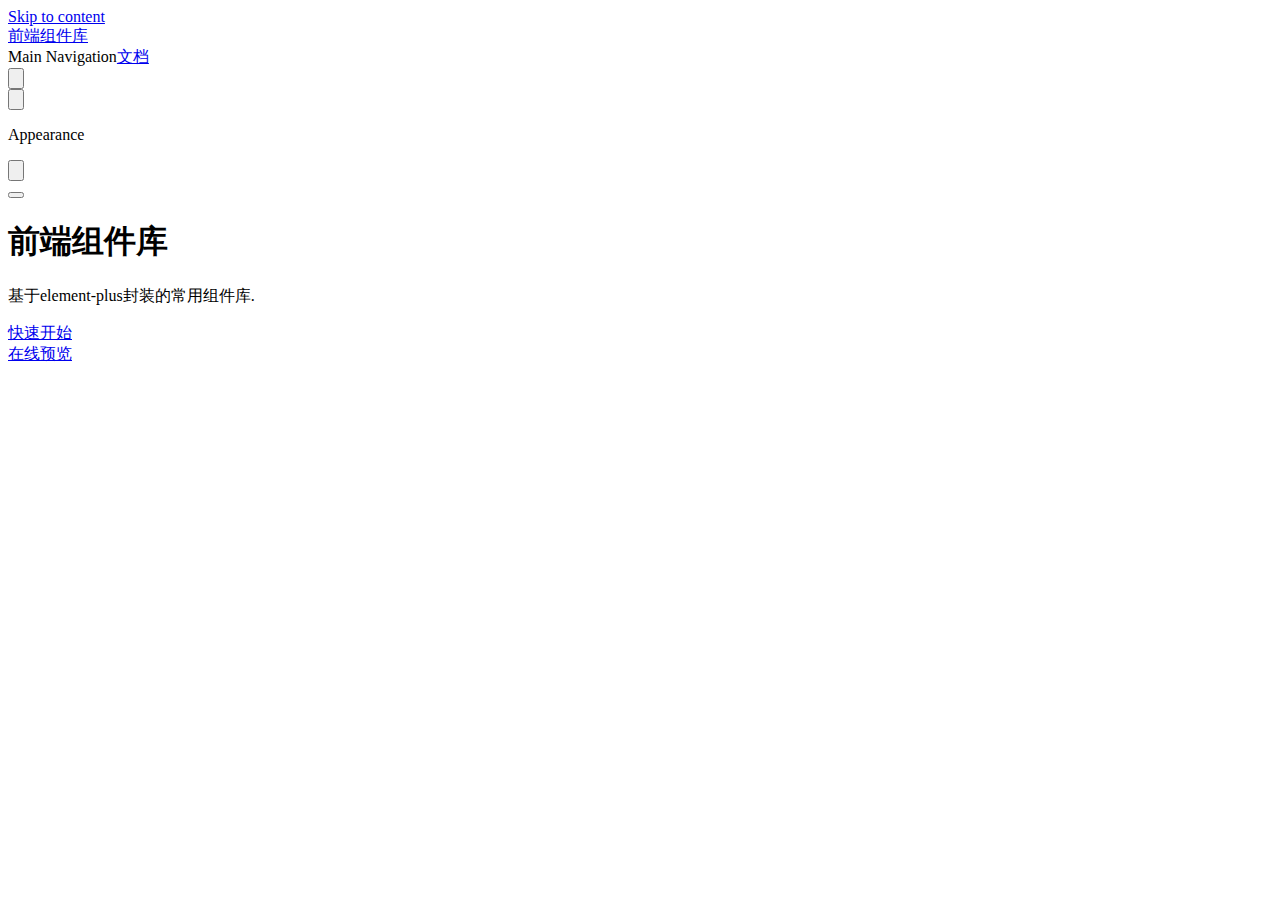
==== commit 9e4ac94c: "feat: 发布新文档" ====
--- a/index.html
+++ b/index.html
@@ -5,16 +5,16 @@
     <meta name="viewport" content="width=device-width,initial-scale=1">
     <title>arsc-前端组件库 | Vite & element-plus & typescript</title>
     <meta name="description" content="基于element-plus的二次组件封装">
-    <link rel="stylesheet" href="./assets/style.d812b5b2.css">
-    <link rel="modulepreload" href="./assets/app.0a39925f.js">
-    <link rel="modulepreload" href="./assets/index.md.74668ad0.lean.js">
+    <link rel="stylesheet" href="/arsc-front-components-doc-online/assets/style.f057873e.css">
+    <link rel="modulepreload" href="/arsc-front-components-doc-online/assets/app.c072541d.js">
+    <link rel="modulepreload" href="/arsc-front-components-doc-online/assets/index.md.62a271bd.lean.js">
     
     <script id="check-dark-light">(()=>{const e=localStorage.getItem("vitepress-theme-appearance")||"",a=window.matchMedia("(prefers-color-scheme: dark)").matches;(!e||e==="auto"?a:e==="dark")&&document.documentElement.classList.add("dark")})();</script>
   </head>
   <body>
-    <div id="app"><div class="Layout" data-v-4caf7255><!--[--><!--]--><!--[--><span tabindex="-1" data-v-f6e6864b></span><a href="#VPContent" class="VPSkipLink visually-hidden" data-v-f6e6864b> Skip to content </a><!--]--><!----><header class="VPNav no-sidebar" data-v-4caf7255 data-v-8fc13592><div class="VPNavBar" data-v-8fc13592 data-v-4c8f451a><div class="container" data-v-4c8f451a><div class="VPNavBarTitle" data-v-4c8f451a data-v-d153f34f><a class="title" href="./" data-v-d153f34f><!--[--><!--]--><!--[--><img class="VPImage logo" src="./assets/vue.svg" alt data-v-6868693b><!--]--><!--[-->前端组件库<!--]--><!--[--><!--]--></a></div><div class="content" data-v-4c8f451a><!--[--><!--]--><!----><nav aria-labelledby="main-nav-aria-label" class="VPNavBarMenu menu" data-v-4c8f451a data-v-299ef5cd><span id="main-nav-aria-label" class="visually-hidden" data-v-299ef5cd>Main Navigation</span><!--[--><!--[--><a class="VPLink link VPNavBarMenuLink" href="./guide/quickStart.html" data-v-299ef5cd data-v-a3325cab data-v-5542f072><!--[-->文档<!--]--><!----></a><!--]--><!--]--></nav><!----><div class="VPNavBarAppearance appearance" data-v-4c8f451a data-v-9c083718><button class="VPSwitch VPSwitchAppearance" type="button" role="switch" aria-label="toggle dark mode" aria-checked="false" data-v-9c083718 data-v-56ae69a1 data-v-b1d295bb><span class="check" data-v-b1d295bb><span class="icon" data-v-b1d295bb><!--[--><svg xmlns="http://www.w3.org/2000/svg" aria-hidden="true" focusable="false" viewbox="0 0 24 24" class="sun" data-v-56ae69a1><path d="M12,18c-3.3,0-6-2.7-6-6s2.7-6,6-6s6,2.7,6,6S15.3,18,12,18zM12,8c-2.2,0-4,1.8-4,4c0,2.2,1.8,4,4,4c2.2,0,4-1.8,4-4C16,9.8,14.2,8,12,8z"></path><path d="M12,4c-0.6,0-1-0.4-1-1V1c0-0.6,0.4-1,1-1s1,0.4,1,1v2C13,3.6,12.6,4,12,4z"></path><path d="M12,24c-0.6,0-1-0.4-1-1v-2c0-0.6,0.4-1,1-1s1,0.4,1,1v2C13,23.6,12.6,24,12,24z"></path><path d="M5.6,6.6c-0.3,0-0.5-0.1-0.7-0.3L3.5,4.9c-0.4-0.4-0.4-1,0-1.4s1-0.4,1.4,0l1.4,1.4c0.4,0.4,0.4,1,0,1.4C6.2,6.5,5.9,6.6,5.6,6.6z"></path><path d="M19.8,20.8c-0.3,0-0.5-0.1-0.7-0.3l-1.4-1.4c-0.4-0.4-0.4-1,0-1.4s1-0.4,1.4,0l1.4,1.4c0.4,0.4,0.4,1,0,1.4C20.3,20.7,20,20.8,19.8,20.8z"></path><path d="M3,13H1c-0.6,0-1-0.4-1-1s0.4-1,1-1h2c0.6,0,1,0.4,1,1S3.6,13,3,13z"></path><path d="M23,13h-2c-0.6,0-1-0.4-1-1s0.4-1,1-1h2c0.6,0,1,0.4,1,1S23.6,13,23,13z"></path><path d="M4.2,20.8c-0.3,0-0.5-0.1-0.7-0.3c-0.4-0.4-0.4-1,0-1.4l1.4-1.4c0.4-0.4,1-0.4,1.4,0s0.4,1,0,1.4l-1.4,1.4C4.7,20.7,4.5,20.8,4.2,20.8z"></path><path d="M18.4,6.6c-0.3,0-0.5-0.1-0.7-0.3c-0.4-0.4-0.4-1,0-1.4l1.4-1.4c0.4-0.4,1-0.4,1.4,0s0.4,1,0,1.4l-1.4,1.4C18.9,6.5,18.6,6.6,18.4,6.6z"></path></svg><svg xmlns="http://www.w3.org/2000/svg" aria-hidden="true" focusable="false" viewbox="0 0 24 24" class="moon" data-v-56ae69a1><path d="M12.1,22c-0.3,0-0.6,0-0.9,0c-5.5-0.5-9.5-5.4-9-10.9c0.4-4.8,4.2-8.6,9-9c0.4,0,0.8,0.2,1,0.5c0.2,0.3,0.2,0.8-0.1,1.1c-2,2.7-1.4,6.4,1.3,8.4c2.1,1.6,5,1.6,7.1,0c0.3-0.2,0.7-0.3,1.1-0.1c0.3,0.2,0.5,0.6,0.5,1c-0.2,2.7-1.5,5.1-3.6,6.8C16.6,21.2,14.4,22,12.1,22zM9.3,4.4c-2.9,1-5,3.6-5.2,6.8c-0.4,4.4,2.8,8.3,7.2,8.7c2.1,0.2,4.2-0.4,5.8-1.8c1.1-0.9,1.9-2.1,2.4-3.4c-2.5,0.9-5.3,0.5-7.5-1.1C9.2,11.4,8.1,7.7,9.3,4.4z"></path></svg><!--]--></span></span></button></div><!----><div class="VPFlyout VPNavBarExtra extra" data-v-4c8f451a data-v-dcea179e data-v-2d0ffd7b><button type="button" class="button" aria-haspopup="true" aria-expanded="false" aria-label="extra navigation" data-v-2d0ffd7b><svg xmlns="http://www.w3.org/2000/svg" aria-hidden="true" focusable="false" viewbox="0 0 24 24" class="icon" data-v-2d0ffd7b><circle cx="12" cy="12" r="2"></circle><circle cx="19" cy="12" r="2"></circle><circle cx="5" cy="12" r="2"></circle></svg></button><div class="menu" data-v-2d0ffd7b><div class="VPMenu" data-v-2d0ffd7b data-v-5ce2336b><!----><!--[--><!--[--><!----><div class="group" data-v-dcea179e><div class="item appearance" data-v-dcea179e><p class="label" data-v-dcea179e>Appearance</p><div class="appearance-action" data-v-dcea179e><button class="VPSwitch VPSwitchAppearance" type="button" role="switch" aria-label="toggle dark mode" aria-checked="false" data-v-dcea179e data-v-56ae69a1 data-v-b1d295bb><span class="check" data-v-b1d295bb><span class="icon" data-v-b1d295bb><!--[--><svg xmlns="http://www.w3.org/2000/svg" aria-hidden="true" focusable="false" viewbox="0 0 24 24" class="sun" data-v-56ae69a1><path d="M12,18c-3.3,0-6-2.7-6-6s2.7-6,6-6s6,2.7,6,6S15.3,18,12,18zM12,8c-2.2,0-4,1.8-4,4c0,2.2,1.8,4,4,4c2.2,0,4-1.8,4-4C16,9.8,14.2,8,12,8z"></path><path d="M12,4c-0.6,0-1-0.4-1-1V1c0-0.6,0.4-1,1-1s1,0.4,1,1v2C13,3.6,12.6,4,12,4z"></path><path d="M12,24c-0.6,0-1-0.4-1-1v-2c0-0.6,0.4-1,1-1s1,0.4,1,1v2C13,23.6,12.6,24,12,24z"></path><path d="M5.6,6.6c-0.3,0-0.5-0.1-0.7-0.3L3.5,4.9c-0.4-0.4-0.4-1,0-1.4s1-0.4,1.4,0l1.4,1.4c0.4,0.4,0.4,1,0,1.4C6.2,6.5,5.9,6.6,5.6,6.6z"></path><path d="M19.8,20.8c-0.3,0-0.5-0.1-0.7-0.3l-1.4-1.4c-0.4-0.4-0.4-1,0-1.4s1-0.4,1.4,0l1.4,1.4c0.4,0.4,0.4,1,0,1.4C20.3,20.7,20,20.8,19.8,20.8z"></path><path d="M3,13H1c-0.6,0-1-0.4-1-1s0.4-1,1-1h2c0.6,0,1,0.4,1,1S3.6,13,3,13z"></path><path d="M23,13h-2c-0.6,0-1-0.4-1-1s0.4-1,1-1h2c0.6,0,1,0.4,1,1S23.6,13,23,13z"></path><path d="M4.2,20.8c-0.3,0-0.5-0.1-0.7-0.3c-0.4-0.4-0.4-1,0-1.4l1.4-1.4c0.4-0.4,1-0.4,1.4,0s0.4,1,0,1.4l-1.4,1.4C4.7,20.7,4.5,20.8,4.2,20.8z"></path><path d="M18.4,6.6c-0.3,0-0.5-0.1-0.7-0.3c-0.4-0.4-0.4-1,0-1.4l1.4-1.4c0.4-0.4,1-0.4,1.4,0s0.4,1,0,1.4l-1.4,1.4C18.9,6.5,18.6,6.6,18.4,6.6z"></path></svg><svg xmlns="http://www.w3.org/2000/svg" aria-hidden="true" focusable="false" viewbox="0 0 24 24" class="moon" data-v-56ae69a1><path d="M12.1,22c-0.3,0-0.6,0-0.9,0c-5.5-0.5-9.5-5.4-9-10.9c0.4-4.8,4.2-8.6,9-9c0.4,0,0.8,0.2,1,0.5c0.2,0.3,0.2,0.8-0.1,1.1c-2,2.7-1.4,6.4,1.3,8.4c2.1,1.6,5,1.6,7.1,0c0.3-0.2,0.7-0.3,1.1-0.1c0.3,0.2,0.5,0.6,0.5,1c-0.2,2.7-1.5,5.1-3.6,6.8C16.6,21.2,14.4,22,12.1,22zM9.3,4.4c-2.9,1-5,3.6-5.2,6.8c-0.4,4.4,2.8,8.3,7.2,8.7c2.1,0.2,4.2-0.4,5.8-1.8c1.1-0.9,1.9-2.1,2.4-3.4c-2.5,0.9-5.3,0.5-7.5-1.1C9.2,11.4,8.1,7.7,9.3,4.4z"></path></svg><!--]--></span></span></button></div></div></div><!----><!--]--><!--]--></div></div></div><!--[--><!--]--><button type="button" class="VPNavBarHamburger hamburger" aria-label="mobile navigation" aria-expanded="false" aria-controls="VPNavScreen" data-v-4c8f451a data-v-f4aa2e7e><span class="container" data-v-f4aa2e7e><span class="top" data-v-f4aa2e7e></span><span class="middle" data-v-f4aa2e7e></span><span class="bottom" data-v-f4aa2e7e></span></span></button></div></div></div><!----></header><!----><!----><div class="VPContent is-home" id="VPContent" data-v-4caf7255 data-v-0a10235e><div class="VPHome" data-v-0a10235e data-v-7b9de7bf><!--[--><!--]--><div class="VPHero VPHomeHero" data-v-7b9de7bf data-v-e1022278><div class="container" data-v-e1022278><div class="main" data-v-e1022278><h1 class="name" data-v-e1022278><span class="clip" data-v-e1022278>前端组件库</span></h1><!----><p class="tagline" data-v-e1022278>基于element-plus封装的常用组件库.</p><div class="actions" data-v-e1022278><!--[--><div class="action" data-v-e1022278><a class="VPButton medium brand" href="./guide/quickStart.html" data-v-e1022278 data-v-4754339f>快速开始</a></div><div class="action" data-v-e1022278><a class="VPButton medium alt" href="https://2011102394.github.io/arsc-front-components-web/#/" target="_blank" rel="noreferrer" data-v-e1022278 data-v-4754339f>在线预览</a></div><!--]--></div></div><!----></div></div><!--[--><!--]--><!--[--><!--]--><!----><!--[--><!--]--><div style="position:relative;" data-v-7b9de7bf><div></div></div></div></div><!----><!--[--><!--]--></div></div>
-    <script>__VP_HASH_MAP__ = JSON.parse("{\"guide_chooseicon.md\":\"c052240e\",\"guide_quickstart.md\":\"087e842e\",\"index.md\":\"74668ad0\",\"start.md\":\"d51b75b5\"}")</script>
-    <script type="module" async src="./assets/app.0a39925f.js"></script>
+    <div id="app"><div class="Layout" data-v-4caf7255><!--[--><!--]--><!--[--><span tabindex="-1" data-v-f6e6864b></span><a href="#VPContent" class="VPSkipLink visually-hidden" data-v-f6e6864b> Skip to content </a><!--]--><!----><header class="VPNav no-sidebar" data-v-4caf7255 data-v-8fc13592><div class="VPNavBar" data-v-8fc13592 data-v-4c8f451a><div class="container" data-v-4c8f451a><div class="VPNavBarTitle" data-v-4c8f451a data-v-d153f34f><a class="title" href="/arsc-front-components-doc-online/" data-v-d153f34f><!--[--><!--]--><!--[--><img class="VPImage logo" src="/arsc-front-components-doc-online/assets/vue.svg" alt data-v-6868693b><!--]--><!--[-->前端组件库<!--]--><!--[--><!--]--></a></div><div class="content" data-v-4c8f451a><!--[--><!--]--><!----><nav aria-labelledby="main-nav-aria-label" class="VPNavBarMenu menu" data-v-4c8f451a data-v-299ef5cd><span id="main-nav-aria-label" class="visually-hidden" data-v-299ef5cd>Main Navigation</span><!--[--><!--[--><a class="VPLink link VPNavBarMenuLink" href="/arsc-front-components-doc-online/guide/quickStart.html" data-v-299ef5cd data-v-a3325cab data-v-5542f072><!--[-->文档<!--]--><!----></a><!--]--><!--]--></nav><!----><div class="VPNavBarAppearance appearance" data-v-4c8f451a data-v-9c083718><button class="VPSwitch VPSwitchAppearance" type="button" role="switch" aria-label="toggle dark mode" aria-checked="false" data-v-9c083718 data-v-56ae69a1 data-v-b1d295bb><span class="check" data-v-b1d295bb><span class="icon" data-v-b1d295bb><!--[--><svg xmlns="http://www.w3.org/2000/svg" aria-hidden="true" focusable="false" viewbox="0 0 24 24" class="sun" data-v-56ae69a1><path d="M12,18c-3.3,0-6-2.7-6-6s2.7-6,6-6s6,2.7,6,6S15.3,18,12,18zM12,8c-2.2,0-4,1.8-4,4c0,2.2,1.8,4,4,4c2.2,0,4-1.8,4-4C16,9.8,14.2,8,12,8z"></path><path d="M12,4c-0.6,0-1-0.4-1-1V1c0-0.6,0.4-1,1-1s1,0.4,1,1v2C13,3.6,12.6,4,12,4z"></path><path d="M12,24c-0.6,0-1-0.4-1-1v-2c0-0.6,0.4-1,1-1s1,0.4,1,1v2C13,23.6,12.6,24,12,24z"></path><path d="M5.6,6.6c-0.3,0-0.5-0.1-0.7-0.3L3.5,4.9c-0.4-0.4-0.4-1,0-1.4s1-0.4,1.4,0l1.4,1.4c0.4,0.4,0.4,1,0,1.4C6.2,6.5,5.9,6.6,5.6,6.6z"></path><path d="M19.8,20.8c-0.3,0-0.5-0.1-0.7-0.3l-1.4-1.4c-0.4-0.4-0.4-1,0-1.4s1-0.4,1.4,0l1.4,1.4c0.4,0.4,0.4,1,0,1.4C20.3,20.7,20,20.8,19.8,20.8z"></path><path d="M3,13H1c-0.6,0-1-0.4-1-1s0.4-1,1-1h2c0.6,0,1,0.4,1,1S3.6,13,3,13z"></path><path d="M23,13h-2c-0.6,0-1-0.4-1-1s0.4-1,1-1h2c0.6,0,1,0.4,1,1S23.6,13,23,13z"></path><path d="M4.2,20.8c-0.3,0-0.5-0.1-0.7-0.3c-0.4-0.4-0.4-1,0-1.4l1.4-1.4c0.4-0.4,1-0.4,1.4,0s0.4,1,0,1.4l-1.4,1.4C4.7,20.7,4.5,20.8,4.2,20.8z"></path><path d="M18.4,6.6c-0.3,0-0.5-0.1-0.7-0.3c-0.4-0.4-0.4-1,0-1.4l1.4-1.4c0.4-0.4,1-0.4,1.4,0s0.4,1,0,1.4l-1.4,1.4C18.9,6.5,18.6,6.6,18.4,6.6z"></path></svg><svg xmlns="http://www.w3.org/2000/svg" aria-hidden="true" focusable="false" viewbox="0 0 24 24" class="moon" data-v-56ae69a1><path d="M12.1,22c-0.3,0-0.6,0-0.9,0c-5.5-0.5-9.5-5.4-9-10.9c0.4-4.8,4.2-8.6,9-9c0.4,0,0.8,0.2,1,0.5c0.2,0.3,0.2,0.8-0.1,1.1c-2,2.7-1.4,6.4,1.3,8.4c2.1,1.6,5,1.6,7.1,0c0.3-0.2,0.7-0.3,1.1-0.1c0.3,0.2,0.5,0.6,0.5,1c-0.2,2.7-1.5,5.1-3.6,6.8C16.6,21.2,14.4,22,12.1,22zM9.3,4.4c-2.9,1-5,3.6-5.2,6.8c-0.4,4.4,2.8,8.3,7.2,8.7c2.1,0.2,4.2-0.4,5.8-1.8c1.1-0.9,1.9-2.1,2.4-3.4c-2.5,0.9-5.3,0.5-7.5-1.1C9.2,11.4,8.1,7.7,9.3,4.4z"></path></svg><!--]--></span></span></button></div><!----><div class="VPFlyout VPNavBarExtra extra" data-v-4c8f451a data-v-dcea179e data-v-2d0ffd7b><button type="button" class="button" aria-haspopup="true" aria-expanded="false" aria-label="extra navigation" data-v-2d0ffd7b><svg xmlns="http://www.w3.org/2000/svg" aria-hidden="true" focusable="false" viewbox="0 0 24 24" class="icon" data-v-2d0ffd7b><circle cx="12" cy="12" r="2"></circle><circle cx="19" cy="12" r="2"></circle><circle cx="5" cy="12" r="2"></circle></svg></button><div class="menu" data-v-2d0ffd7b><div class="VPMenu" data-v-2d0ffd7b data-v-5ce2336b><!----><!--[--><!--[--><!----><div class="group" data-v-dcea179e><div class="item appearance" data-v-dcea179e><p class="label" data-v-dcea179e>Appearance</p><div class="appearance-action" data-v-dcea179e><button class="VPSwitch VPSwitchAppearance" type="button" role="switch" aria-label="toggle dark mode" aria-checked="false" data-v-dcea179e data-v-56ae69a1 data-v-b1d295bb><span class="check" data-v-b1d295bb><span class="icon" data-v-b1d295bb><!--[--><svg xmlns="http://www.w3.org/2000/svg" aria-hidden="true" focusable="false" viewbox="0 0 24 24" class="sun" data-v-56ae69a1><path d="M12,18c-3.3,0-6-2.7-6-6s2.7-6,6-6s6,2.7,6,6S15.3,18,12,18zM12,8c-2.2,0-4,1.8-4,4c0,2.2,1.8,4,4,4c2.2,0,4-1.8,4-4C16,9.8,14.2,8,12,8z"></path><path d="M12,4c-0.6,0-1-0.4-1-1V1c0-0.6,0.4-1,1-1s1,0.4,1,1v2C13,3.6,12.6,4,12,4z"></path><path d="M12,24c-0.6,0-1-0.4-1-1v-2c0-0.6,0.4-1,1-1s1,0.4,1,1v2C13,23.6,12.6,24,12,24z"></path><path d="M5.6,6.6c-0.3,0-0.5-0.1-0.7-0.3L3.5,4.9c-0.4-0.4-0.4-1,0-1.4s1-0.4,1.4,0l1.4,1.4c0.4,0.4,0.4,1,0,1.4C6.2,6.5,5.9,6.6,5.6,6.6z"></path><path d="M19.8,20.8c-0.3,0-0.5-0.1-0.7-0.3l-1.4-1.4c-0.4-0.4-0.4-1,0-1.4s1-0.4,1.4,0l1.4,1.4c0.4,0.4,0.4,1,0,1.4C20.3,20.7,20,20.8,19.8,20.8z"></path><path d="M3,13H1c-0.6,0-1-0.4-1-1s0.4-1,1-1h2c0.6,0,1,0.4,1,1S3.6,13,3,13z"></path><path d="M23,13h-2c-0.6,0-1-0.4-1-1s0.4-1,1-1h2c0.6,0,1,0.4,1,1S23.6,13,23,13z"></path><path d="M4.2,20.8c-0.3,0-0.5-0.1-0.7-0.3c-0.4-0.4-0.4-1,0-1.4l1.4-1.4c0.4-0.4,1-0.4,1.4,0s0.4,1,0,1.4l-1.4,1.4C4.7,20.7,4.5,20.8,4.2,20.8z"></path><path d="M18.4,6.6c-0.3,0-0.5-0.1-0.7-0.3c-0.4-0.4-0.4-1,0-1.4l1.4-1.4c0.4-0.4,1-0.4,1.4,0s0.4,1,0,1.4l-1.4,1.4C18.9,6.5,18.6,6.6,18.4,6.6z"></path></svg><svg xmlns="http://www.w3.org/2000/svg" aria-hidden="true" focusable="false" viewbox="0 0 24 24" class="moon" data-v-56ae69a1><path d="M12.1,22c-0.3,0-0.6,0-0.9,0c-5.5-0.5-9.5-5.4-9-10.9c0.4-4.8,4.2-8.6,9-9c0.4,0,0.8,0.2,1,0.5c0.2,0.3,0.2,0.8-0.1,1.1c-2,2.7-1.4,6.4,1.3,8.4c2.1,1.6,5,1.6,7.1,0c0.3-0.2,0.7-0.3,1.1-0.1c0.3,0.2,0.5,0.6,0.5,1c-0.2,2.7-1.5,5.1-3.6,6.8C16.6,21.2,14.4,22,12.1,22zM9.3,4.4c-2.9,1-5,3.6-5.2,6.8c-0.4,4.4,2.8,8.3,7.2,8.7c2.1,0.2,4.2-0.4,5.8-1.8c1.1-0.9,1.9-2.1,2.4-3.4c-2.5,0.9-5.3,0.5-7.5-1.1C9.2,11.4,8.1,7.7,9.3,4.4z"></path></svg><!--]--></span></span></button></div></div></div><!----><!--]--><!--]--></div></div></div><!--[--><!--]--><button type="button" class="VPNavBarHamburger hamburger" aria-label="mobile navigation" aria-expanded="false" aria-controls="VPNavScreen" data-v-4c8f451a data-v-f4aa2e7e><span class="container" data-v-f4aa2e7e><span class="top" data-v-f4aa2e7e></span><span class="middle" data-v-f4aa2e7e></span><span class="bottom" data-v-f4aa2e7e></span></span></button></div></div></div><!----></header><!----><!----><div class="VPContent is-home" id="VPContent" data-v-4caf7255 data-v-0a10235e><div class="VPHome" data-v-0a10235e data-v-7b9de7bf><!--[--><!--]--><div class="VPHero VPHomeHero" data-v-7b9de7bf data-v-e1022278><div class="container" data-v-e1022278><div class="main" data-v-e1022278><h1 class="name" data-v-e1022278><span class="clip" data-v-e1022278>前端组件库</span></h1><!----><p class="tagline" data-v-e1022278>基于element-plus封装的常用组件库.</p><div class="actions" data-v-e1022278><!--[--><div class="action" data-v-e1022278><a class="VPButton medium brand" href="/arsc-front-components-doc-online/guide/quickStart.html" data-v-e1022278 data-v-4754339f>快速开始</a></div><div class="action" data-v-e1022278><a class="VPButton medium alt" href="https://2011102394.github.io/arsc-front-components-web/#/" target="_blank" rel="noreferrer" data-v-e1022278 data-v-4754339f>在线预览</a></div><!--]--></div></div><!----></div></div><!--[--><!--]--><!--[--><!--]--><!----><!--[--><!--]--><div style="position:relative;" data-v-7b9de7bf><div></div></div></div></div><!----><!--[--><!--]--></div></div>
+    <script>__VP_HASH_MAP__ = JSON.parse("{\"guide_chooseicon.md\":\"dc73b065\",\"guide_quickstart.md\":\"7d60c2bd\",\"index.md\":\"62a271bd\",\"start.md\":\"853573d4\"}")</script>
+    <script type="module" async src="/arsc-front-components-doc-online/assets/app.c072541d.js"></script>
     
   </body>
 </html>